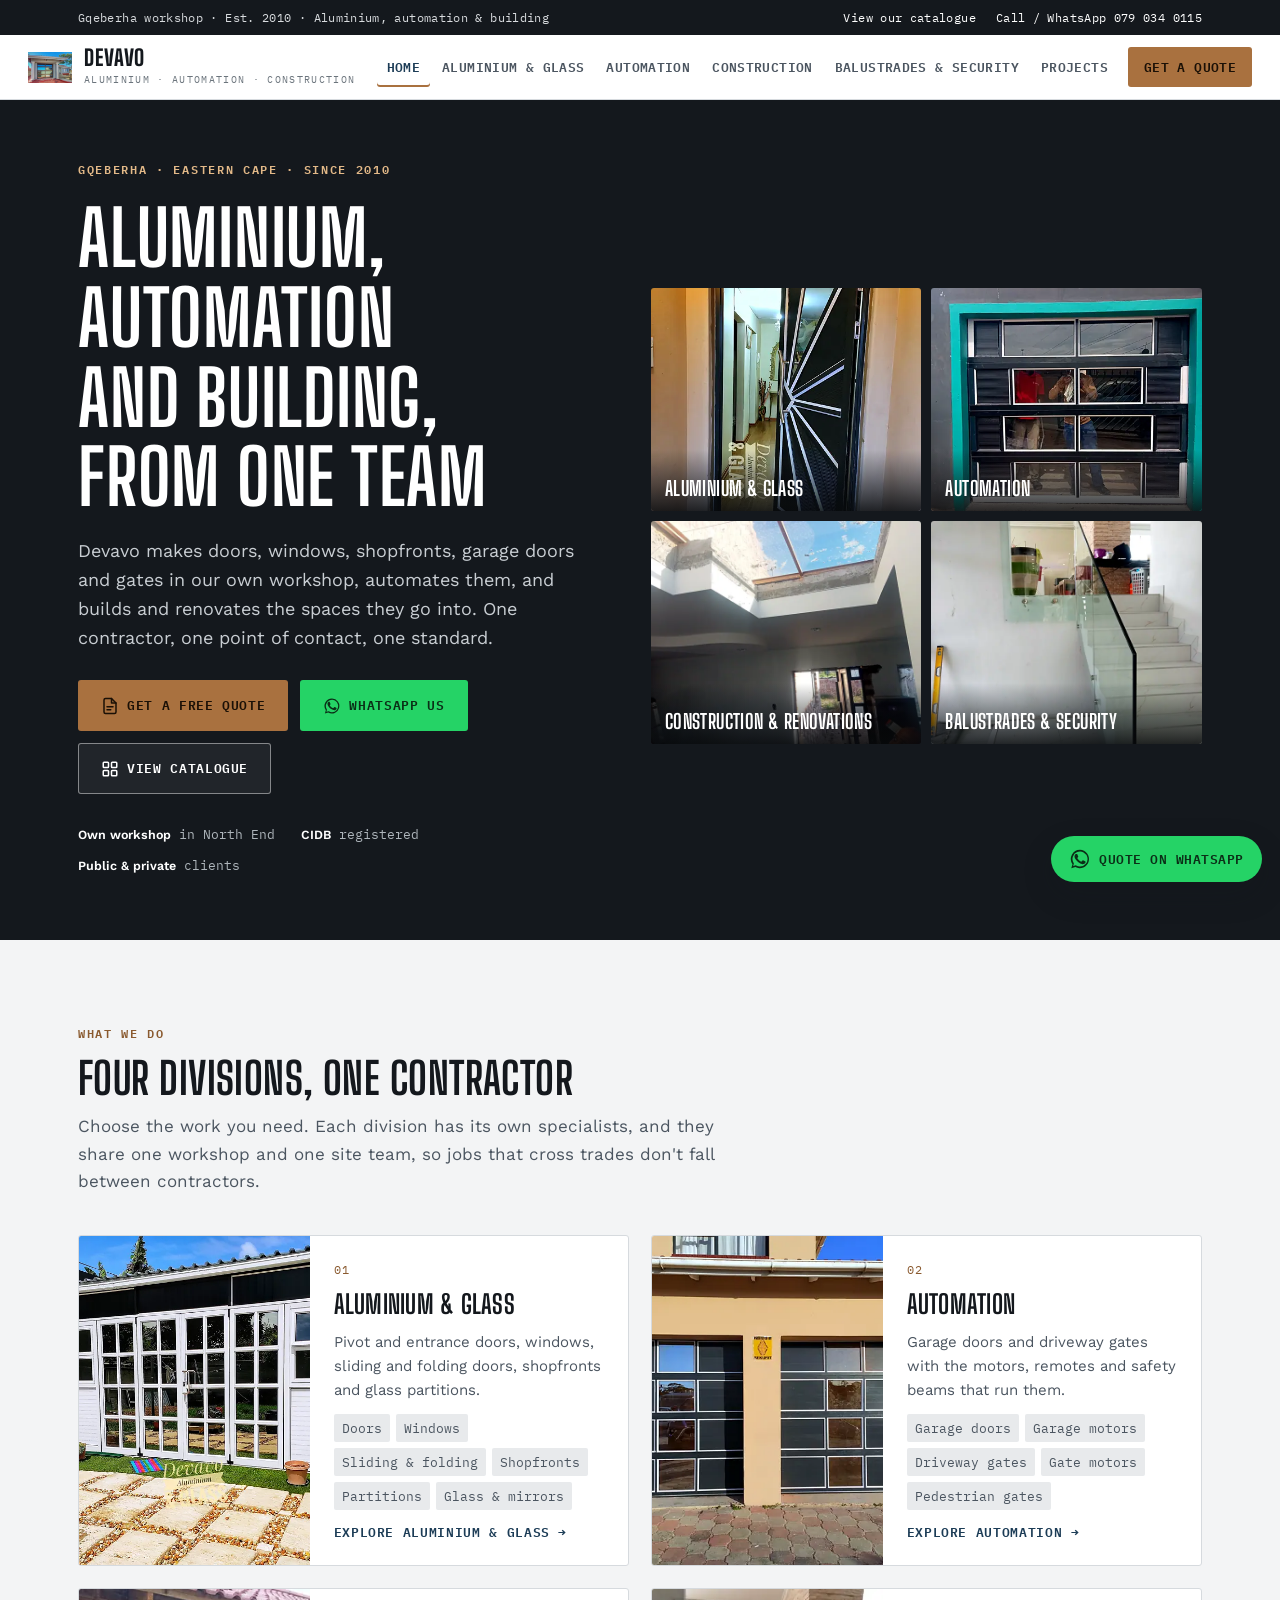
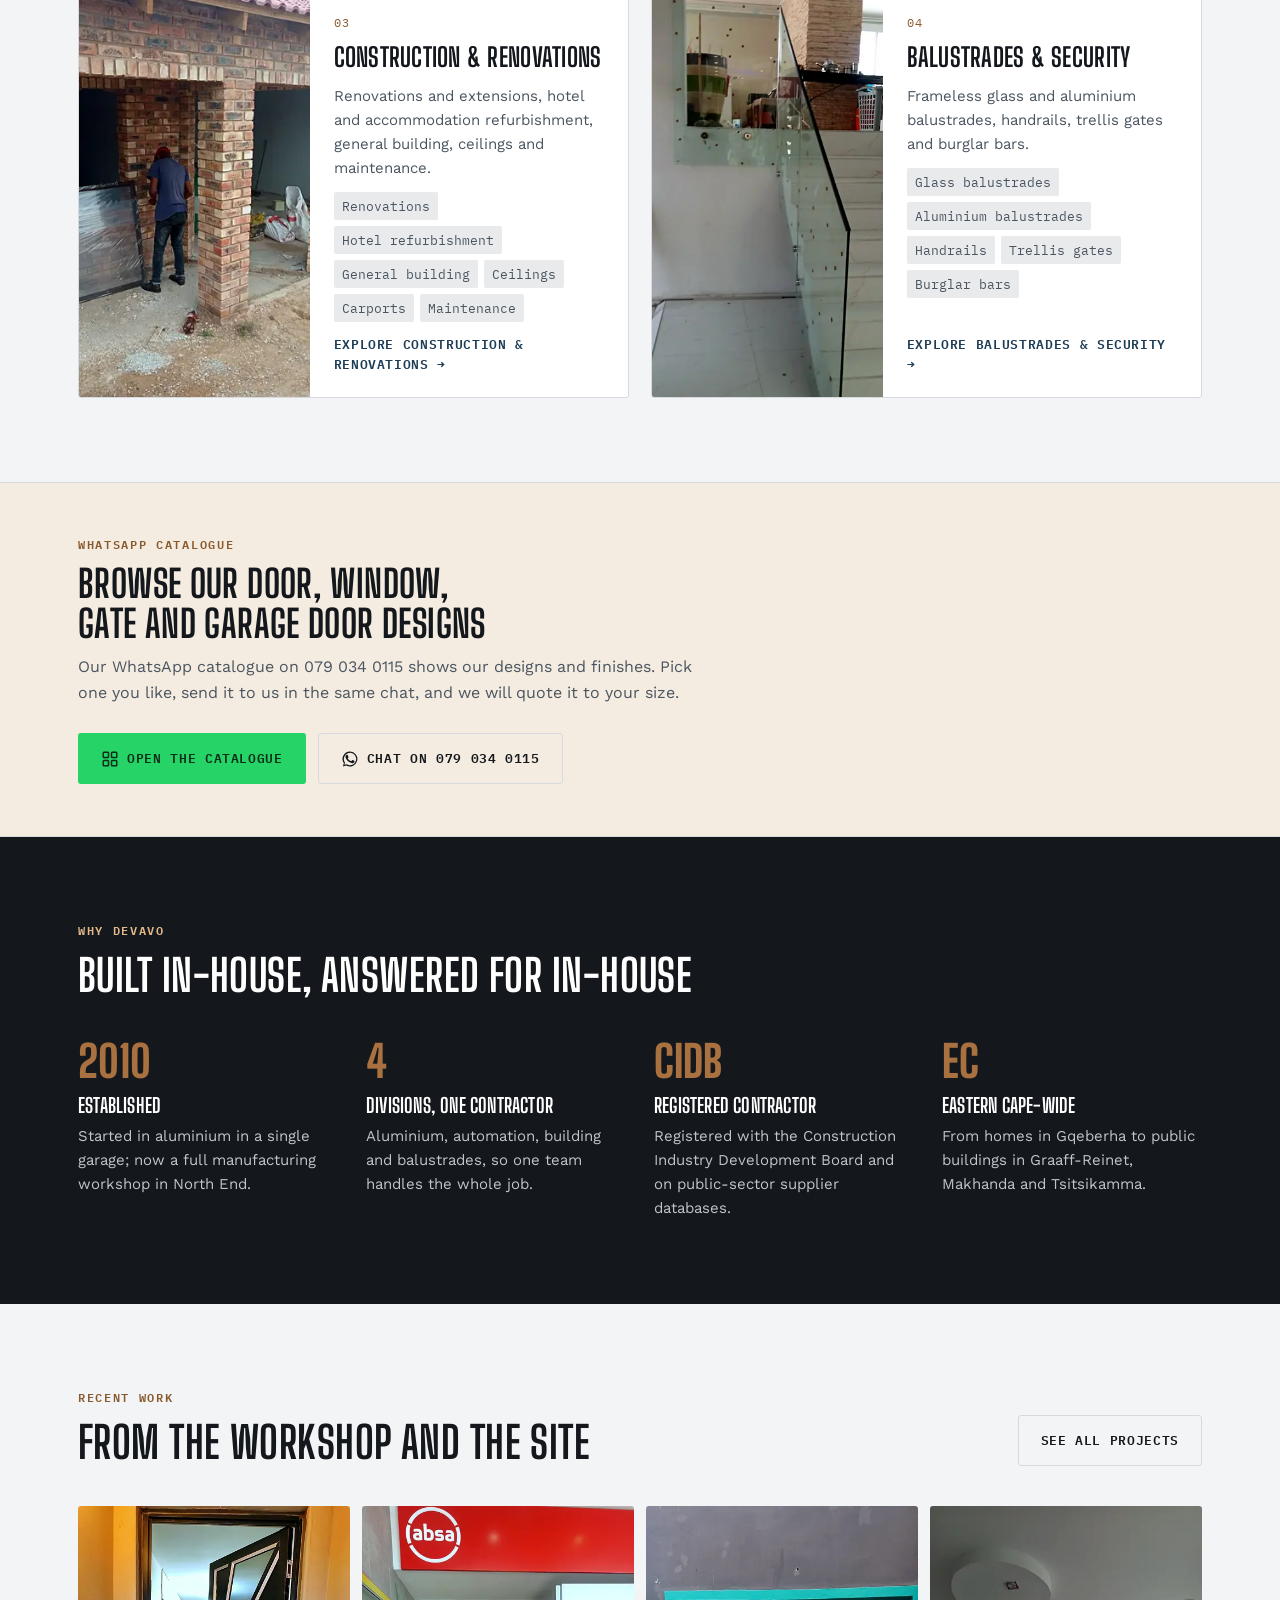
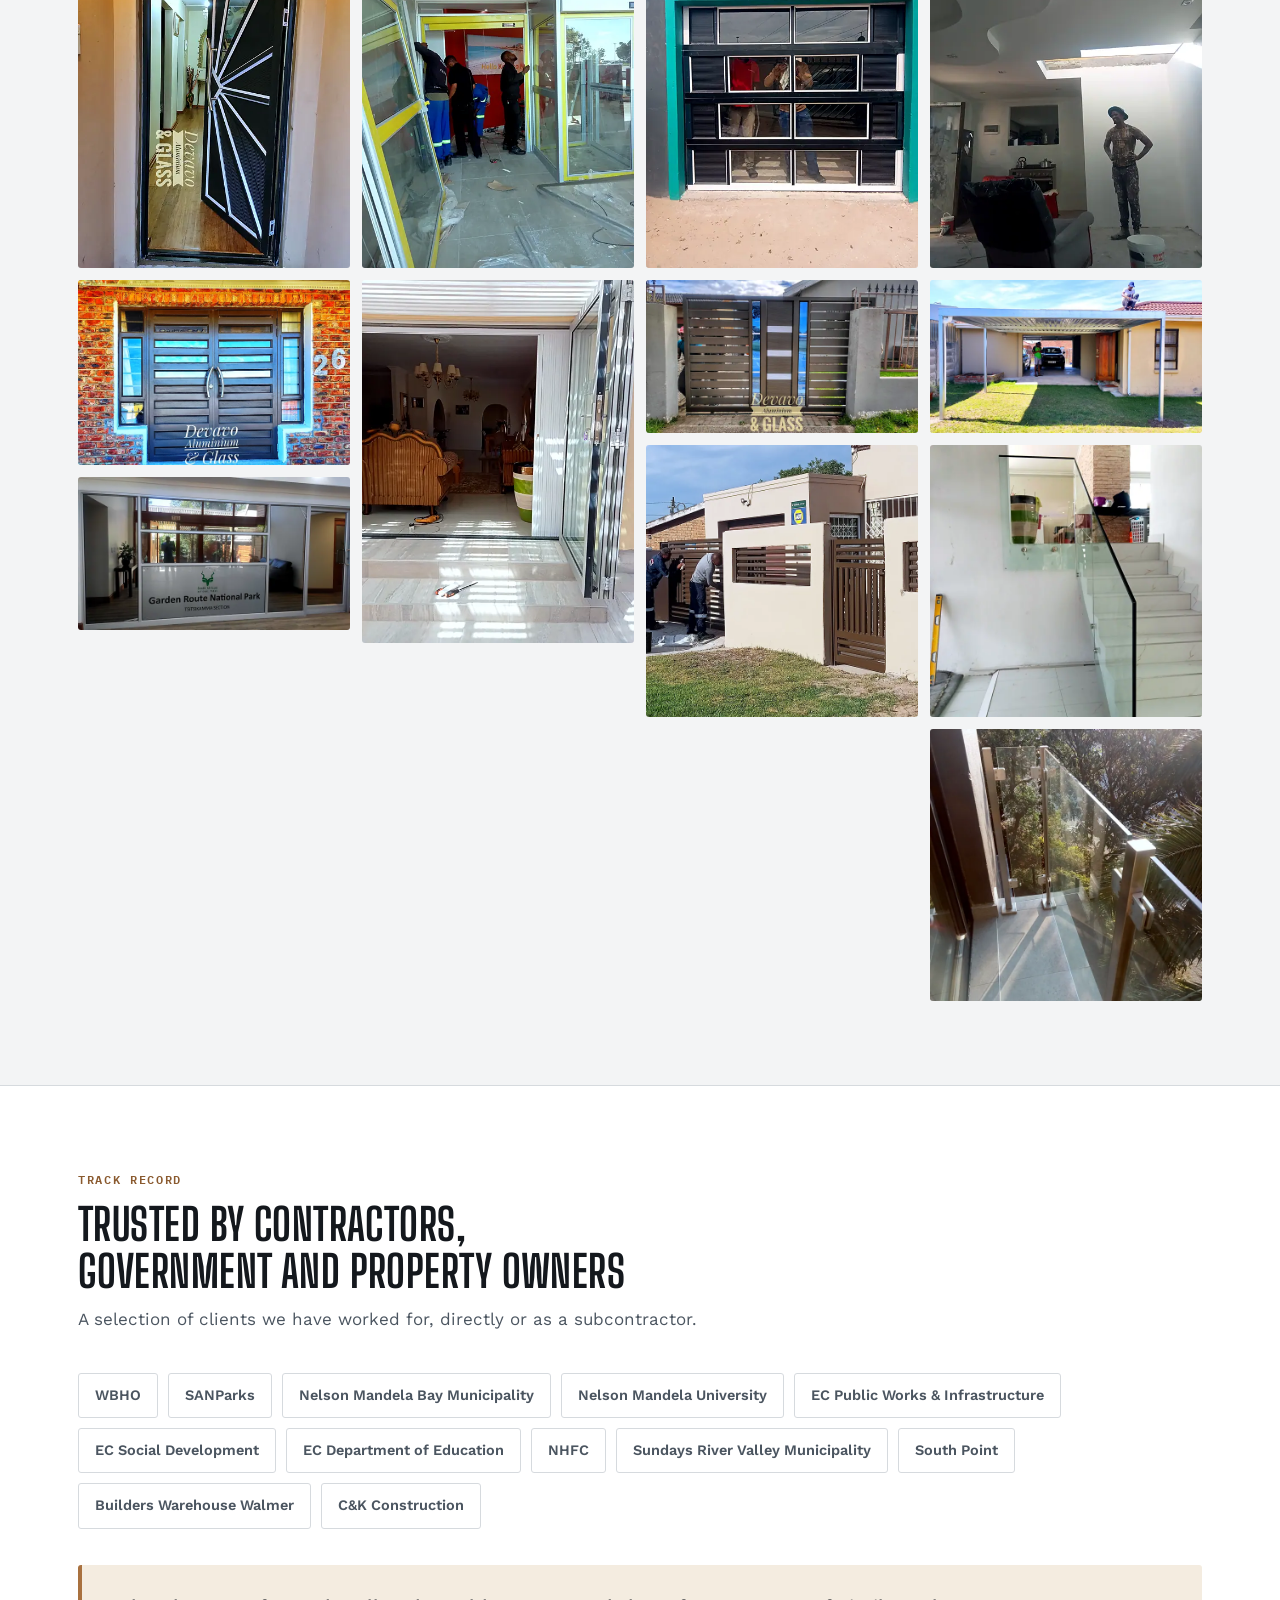
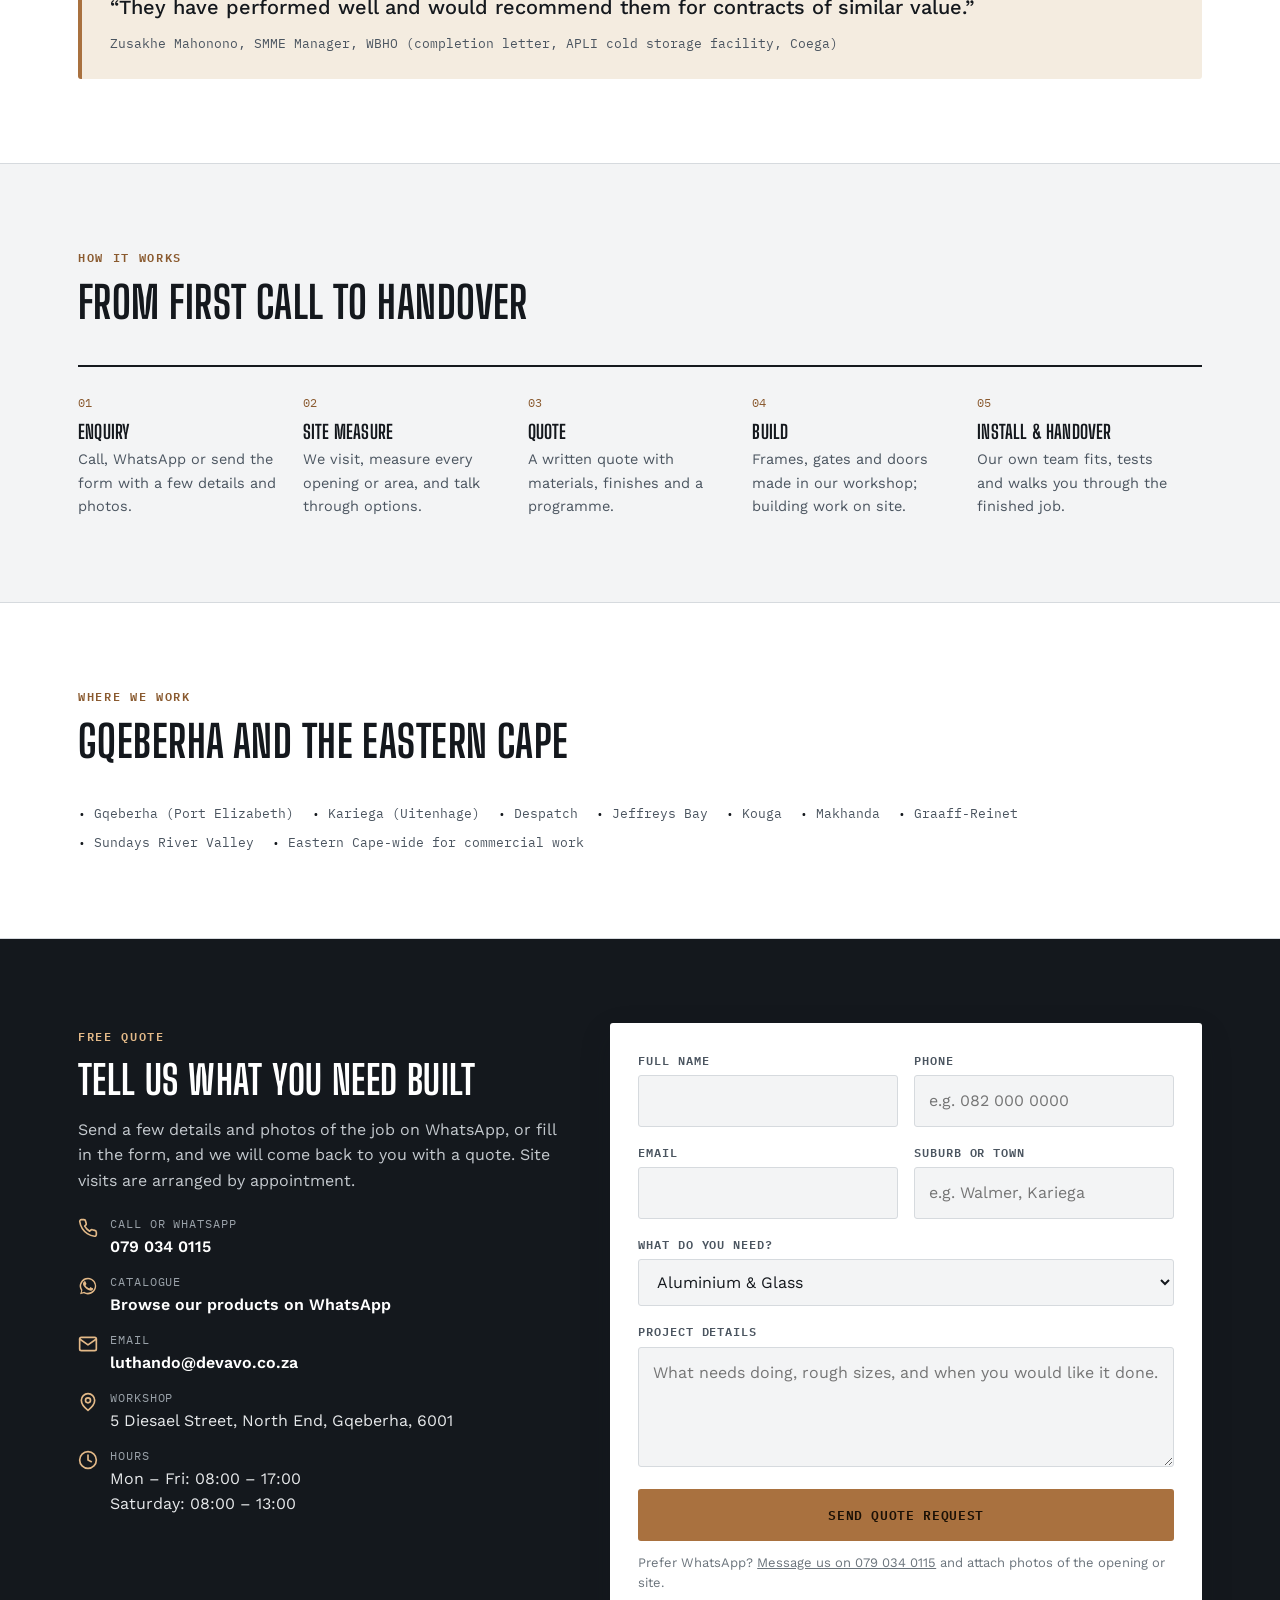
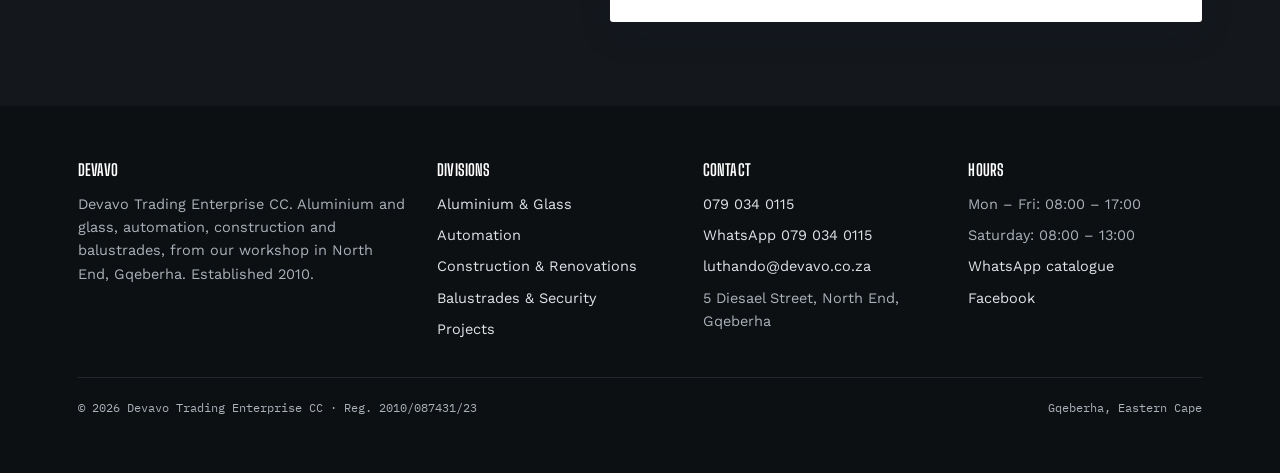
==== index.html @ c301a8c8 "Rebuild site around Devavo's four divisions - New pages: home, Aluminium & Glass, Automation, Constr" ====
<!DOCTYPE html>
<html lang="en-ZA">
<head>
<meta charset="UTF-8">
<meta name="viewport" content="width=device-width, initial-scale=1">
<title>Devavo | Aluminium &amp; Glass, Garage Doors &amp; Gates, Construction | Gqeberha</title>
<meta name="description" content="Devavo makes aluminium doors, windows and shopfronts, garage doors and automated gates, glass balustrades, and does building and renovations in Gqeberha and the Eastern Cape. Est. 2010.">
<meta property="og:type" content="website">
<meta property="og:title" content="Devavo | Aluminium &amp; Glass, Garage Doors &amp; Gates, Construction | Gqeberha">
<meta property="og:description" content="Devavo makes aluminium doors, windows and shopfronts, garage doors and automated gates, glass balustrades, and does building and renovations in Gqeberha and the Eastern Cape. Est. 2010.">
<meta property="og:image" content="https://devavo.co.za/images/work/ag-shopfront-sanparks.webp">
<meta name="theme-color" content="#14181d">
<link rel="icon" href="images/devavo-aluminium-glass-logo.png">
<link rel="preconnect" href="https://fonts.googleapis.com">
<link rel="preconnect" href="https://fonts.gstatic.com" crossorigin>
<link href="https://fonts.googleapis.com/css2?family=Big+Shoulders+Display:wght@600;700;800&family=Work+Sans:wght@400;500;600;700&family=IBM+Plex+Mono:wght@500;600&display=swap" rel="stylesheet">
<link rel="stylesheet" href="assets/site.css">
<script type="application/ld+json">{"@context": "https://schema.org", "@type": "HomeAndConstructionBusiness", "name": "Devavo", "legalName": "Devavo Trading Enterprise CC", "foundingDate": "2010", "description": "Aluminium and glass, garage doors and gate automation, construction and renovations, and balustrades in Gqeberha and the Eastern Cape.", "email": "luthando@devavo.co.za", "telephone": "+27790340115", "address": {"@type": "PostalAddress", "streetAddress": "5 Diesael Street, North End", "addressLocality": "Gqeberha", "addressRegion": "Eastern Cape", "postalCode": "6001", "addressCountry": "ZA"}, "areaServed": "Eastern Cape, South Africa", "openingHoursSpecification": [{"@type": "OpeningHoursSpecification", "dayOfWeek": ["Monday", "Tuesday", "Wednesday", "Thursday", "Friday"], "opens": "08:00", "closes": "17:00"}, {"@type": "OpeningHoursSpecification", "dayOfWeek": "Saturday", "opens": "08:00", "closes": "13:00"}], "sameAs": ["https://www.facebook.com/share/16CC9W", "https://wa.me/c/27790340115"], "hasOfferCatalog": {"@type": "OfferCatalog", "name": "Services", "itemListElement": [{"@type": "OfferCatalog", "name": "Aluminium & Glass", "itemListElement": [{"@type": "Offer", "itemOffered": {"@type": "Service", "name": "Pivot & entrance doors"}}, {"@type": "Offer", "itemOffered": {"@type": "Service", "name": "Windows"}}, {"@type": "Offer", "itemOffered": {"@type": "Service", "name": "Sliding, folding & stacking doors"}}, {"@type": "Offer", "itemOffered": {"@type": "Service", "name": "Shopfronts & commercial glazing"}}, {"@type": "Offer", "itemOffered": {"@type": "Service", "name": "Enclosures & sunrooms"}}, {"@type": "Offer", "itemOffered": {"@type": "Service", "name": "Glass, mirrors & bathrooms"}}]}, {"@type": "OfferCatalog", "name": "Automation", "itemListElement": [{"@type": "Offer", "itemOffered": {"@type": "Service", "name": "Garage doors"}}, {"@type": "Offer", "itemOffered": {"@type": "Service", "name": "Garage door motors"}}, {"@type": "Offer", "itemOffered": {"@type": "Service", "name": "Driveway gates"}}, {"@type": "Offer", "itemOffered": {"@type": "Service", "name": "Gate motors & automation"}}, {"@type": "Offer", "itemOffered": {"@type": "Service", "name": "Pedestrian gates & boundary infill"}}, {"@type": "Offer", "itemOffered": {"@type": "Service", "name": "Remotes, beams & servicing"}}]}, {"@type": "OfferCatalog", "name": "Construction & Renovations", "itemListElement": [{"@type": "Offer", "itemOffered": {"@type": "Service", "name": "Renovations & extensions"}}, {"@type": "Offer", "itemOffered": {"@type": "Service", "name": "Hotel & accommodation refurbishment"}}, {"@type": "Offer", "itemOffered": {"@type": "Service", "name": "General building"}}, {"@type": "Offer", "itemOffered": {"@type": "Service", "name": "Ceilings, bulkheads & plastering"}}, {"@type": "Offer", "itemOffered": {"@type": "Service", "name": "Carports, roofing & structures"}}, {"@type": "Offer", "itemOffered": {"@type": "Service", "name": "Maintenance & remedial works"}}]}, {"@type": "OfferCatalog", "name": "Balustrades & Security", "itemListElement": [{"@type": "Offer", "itemOffered": {"@type": "Service", "name": "Frameless glass balustrades"}}, {"@type": "Offer", "itemOffered": {"@type": "Service", "name": "Aluminium & glass balustrades"}}, {"@type": "Offer", "itemOffered": {"@type": "Service", "name": "Handrails & railings"}}, {"@type": "Offer", "itemOffered": {"@type": "Service", "name": "Trellis & security gates"}}, {"@type": "Offer", "itemOffered": {"@type": "Service", "name": "Burglar bars"}}, {"@type": "Offer", "itemOffered": {"@type": "Service", "name": "Custom steel & aluminium fabrication"}}]}]}}</script>
</head>
<body>
<a class="skip" href="#main">Skip to content</a>
<div class="topbar"><div class="container">
  <span class="tb-left">Gqeberha workshop · Est. 2010 · Aluminium, automation &amp; building</span>
  <span class="tb-right"><a href="https://wa.me/c/27790340115" target="_blank" rel="noopener">View our catalogue</a><a href="tel:+27790340115">Call / WhatsApp 079 034 0115</a></span>
</div></div>
<header class="site-nav">
  <div class="nav-row">
    <a href="index.html" class="brand"><img src="images/devavo-aluminium-glass-logo.png" alt="" width="44" height="44">
      <span><span class="name">DEVAVO</span><span class="sub">Aluminium · Automation · Construction</span></span></a>
    <nav class="primary" id="primaryNav" aria-label="Main"><a href="index.html" aria-current="page">Home</a><a href="aluminium-glass.html">Aluminium &amp; Glass</a><a href="automation.html">Automation</a><a href="construction.html">Construction</a><a href="balustrades-security.html">Balustrades &amp; Security</a><a href="projects.html">Projects</a><a href="contact.html" class="nav-cta">Get a quote</a></nav>
    <button class="menu-toggle" id="menuToggle" aria-label="Open menu" aria-expanded="false" aria-controls="primaryNav"><svg viewBox="0 0 24 24" fill="none" stroke="currentColor" stroke-width="2" stroke-linecap="round" aria-hidden="true"><path d="M3 6h18M3 12h18M3 18h18"/></svg></button>
  </div>
</header>
<main id="main">
<section class="home-hero"><div class="container grid">
  <div>
    <span class="eyebrow">Gqeberha · Eastern Cape · Since 2010</span>
    <h1>Aluminium, automation and building, from one team</h1>
    <p class="sub">Devavo makes doors, windows, shopfronts, garage doors and gates in our own workshop, automates them, and builds and renovates the spaces they go into. One contractor, one point of contact, one standard.</p>
    <div class="hero-ctas">
      <a class="btn btn-primary" href="contact.html"><svg viewBox="0 0 24 24" fill="none" stroke="currentColor" stroke-width="2" stroke-linecap="round" stroke-linejoin="round" aria-hidden="true"><path d="M14 2H6a2 2 0 0 0-2 2v16a2 2 0 0 0 2 2h12a2 2 0 0 0 2-2V8z"/><path d="M14 2v6h6M8 13h8M8 17h5"/></svg>Get a free quote</a>
      <a class="btn btn-wa" href="https://wa.me/27790340115?text=Hi%20Devavo%2C%20I%27d%20like%20a%20quote%20for%20" target="_blank" rel="noopener"><svg viewBox="0 0 24 24" fill="currentColor" aria-hidden="true"><path d="M17.47 14.38c-.3-.15-1.76-.87-2.03-.97-.27-.1-.47-.15-.67.15-.2.3-.77.97-.94 1.16-.17.2-.35.22-.64.07-.3-.15-1.26-.46-2.39-1.47-.88-.79-1.48-1.76-1.65-2.06-.17-.3-.02-.46.13-.6.13-.14.3-.35.45-.52.15-.17.2-.3.3-.5.1-.2.05-.37-.03-.52-.07-.15-.67-1.61-.92-2.2-.24-.58-.49-.5-.67-.51h-.57c-.2 0-.52.07-.79.37-.27.3-1.04 1.02-1.04 2.48s1.07 2.88 1.21 3.07c.15.2 2.1 3.2 5.08 4.49.71.31 1.26.49 1.7.63.71.23 1.36.2 1.87.12.57-.09 1.76-.72 2-1.41.25-.7.25-1.29.18-1.41-.08-.13-.27-.2-.57-.35z"/><path d="M12 2a10 10 0 0 0-8.2 15.7L2.5 22l4.43-1.26A10 10 0 1 0 12 2zm0 18.2a8.2 8.2 0 0 1-4.17-1.14l-.3-.18-3.01.86.83-2.94-.19-.3A8.2 8.2 0 1 1 12 20.2z"/></svg>WhatsApp us</a>
      <a class="btn btn-ghost" href="https://wa.me/c/27790340115" target="_blank" rel="noopener"><svg viewBox="0 0 24 24" fill="none" stroke="currentColor" stroke-width="2" stroke-linecap="round" stroke-linejoin="round" aria-hidden="true"><rect x="3" y="3" width="7" height="7" rx="1"/><rect x="14" y="3" width="7" height="7" rx="1"/><rect x="3" y="14" width="7" height="7" rx="1"/><rect x="14" y="14" width="7" height="7" rx="1"/></svg>View catalogue</a>
    </div>
    <div class="hero-facts"><span><b>Own workshop</b> in North End</span><span><b>CIDB</b> registered</span><span><b>Public &amp; private</b> clients</span></div>
  </div>
  <div class="mosaic"><a href="aluminium-glass.html"><img src="images/work/thumb/ag-door-sunburst-pivot-black.webp" data-full="images/work/ag-door-sunburst-pivot-black.webp" alt="Aluminium &amp; Glass" width="1200" height="1600" fetchpriority="high"><span>Aluminium &amp; Glass</span></a><a href="automation.html"><img src="images/work/thumb/au-garage-full-view-glass.webp" data-full="images/work/au-garage-full-view-glass.webp" alt="Automation" width="1200" height="1600" fetchpriority="high"><span>Automation</span></a><a href="construction.html"><img src="images/work/thumb/co-interior-skylight.webp" data-full="images/work/co-interior-skylight.webp" alt="Construction &amp; Renovations" width="1600" height="1200" loading="lazy" decoding="async"><span>Construction &amp; Renovations</span></a><a href="balustrades-security.html"><img src="images/work/thumb/bs-glass-stair-handrail.webp" data-full="images/work/bs-glass-stair-handrail.webp" alt="Balustrades &amp; Security" width="1600" height="1600" loading="lazy" decoding="async"><span>Balustrades &amp; Security</span></a></div>
</div></section>

<section><div class="container">
  <div class="section-head"><span class="eyebrow">What we do</span><h2>Four divisions, one contractor</h2>
    <p class="lede">Choose the work you need. Each division has its own specialists, and they share one workshop and one site team, so jobs that cross trades don't fall between contractors.</p></div>
  <div class="div-grid"><a class="div-card" href="aluminium-glass.html"><img src="images/work/thumb/ag-french-door-wall.webp" data-full="images/work/ag-french-door-wall.webp" alt="" width="1600" height="1589" loading="lazy" decoding="async">
  <div class="body"><span class="num">01</span><h3>Aluminium &amp; Glass</h3><p>Pivot and entrance doors, windows, sliding and folding doors, shopfronts and glass partitions.</p>
  <ul><li>Doors</li><li>Windows</li><li>Sliding &amp; folding</li><li>Shopfronts</li><li>Partitions</li><li>Glass &amp; mirrors</li></ul><span class="more">Explore Aluminium &amp; Glass →</span></div></a><a class="div-card" href="automation.html"><img src="images/work/thumb/au-garage-double-2.webp" data-full="images/work/au-garage-double-2.webp" alt="" width="1600" height="1200" loading="lazy" decoding="async">
  <div class="body"><span class="num">02</span><h3>Automation</h3><p>Garage doors and driveway gates with the motors, remotes and safety beams that run them.</p>
  <ul><li>Garage doors</li><li>Garage motors</li><li>Driveway gates</li><li>Gate motors</li><li>Pedestrian gates</li></ul><span class="more">Explore Automation →</span></div></a><a class="div-card" href="construction.html"><img src="images/work/thumb/co-brick-extension.webp" data-full="images/work/co-brick-extension.webp" alt="" width="1600" height="1200" loading="lazy" decoding="async">
  <div class="body"><span class="num">03</span><h3>Construction &amp; Renovations</h3><p>Renovations and extensions, hotel and accommodation refurbishment, general building, ceilings and maintenance.</p>
  <ul><li>Renovations</li><li>Hotel refurbishment</li><li>General building</li><li>Ceilings</li><li>Carports</li><li>Maintenance</li></ul><span class="more">Explore Construction &amp; Renovations →</span></div></a><a class="div-card" href="balustrades-security.html"><img src="images/work/thumb/bs-glass-stair.webp" data-full="images/work/bs-glass-stair.webp" alt="" width="1600" height="1600" loading="lazy" decoding="async">
  <div class="body"><span class="num">04</span><h3>Balustrades &amp; Security</h3><p>Frameless glass and aluminium balustrades, handrails, trellis gates and burglar bars.</p>
  <ul><li>Glass balustrades</li><li>Aluminium balustrades</li><li>Handrails</li><li>Trellis gates</li><li>Burglar bars</li></ul><span class="more">Explore Balustrades &amp; Security →</span></div></a></div>
</div></section>

<section class="catalogue"><div class="container cat-row">
  <div class="cat-copy"><span class="eyebrow">WhatsApp catalogue</span>
    <h2>Browse our door, window, gate and garage door designs</h2>
    <p>Our WhatsApp catalogue on 079 034 0115 shows our designs and finishes. Pick one you like, send it to us in the same chat, and we will quote it to your size.</p></div>
  <div class="cat-actions">
    <a class="btn btn-wa" href="https://wa.me/c/27790340115" target="_blank" rel="noopener"><svg viewBox="0 0 24 24" fill="none" stroke="currentColor" stroke-width="2" stroke-linecap="round" stroke-linejoin="round" aria-hidden="true"><rect x="3" y="3" width="7" height="7" rx="1"/><rect x="14" y="3" width="7" height="7" rx="1"/><rect x="3" y="14" width="7" height="7" rx="1"/><rect x="14" y="14" width="7" height="7" rx="1"/></svg>Open the catalogue</a>
    <a class="btn btn-outline" href="https://wa.me/27790340115?text=Hi%20Devavo%2C%20I%27d%20like%20a%20quote%20for%20" target="_blank" rel="noopener"><svg viewBox="0 0 24 24" fill="currentColor" aria-hidden="true"><path d="M17.47 14.38c-.3-.15-1.76-.87-2.03-.97-.27-.1-.47-.15-.67.15-.2.3-.77.97-.94 1.16-.17.2-.35.22-.64.07-.3-.15-1.26-.46-2.39-1.47-.88-.79-1.48-1.76-1.65-2.06-.17-.3-.02-.46.13-.6.13-.14.3-.35.45-.52.15-.17.2-.3.3-.5.1-.2.05-.37-.03-.52-.07-.15-.67-1.61-.92-2.2-.24-.58-.49-.5-.67-.51h-.57c-.2 0-.52.07-.79.37-.27.3-1.04 1.02-1.04 2.48s1.07 2.88 1.21 3.07c.15.2 2.1 3.2 5.08 4.49.71.31 1.26.49 1.7.63.71.23 1.36.2 1.87.12.57-.09 1.76-.72 2-1.41.25-.7.25-1.29.18-1.41-.08-.13-.27-.2-.57-.35z"/><path d="M12 2a10 10 0 0 0-8.2 15.7L2.5 22l4.43-1.26A10 10 0 1 0 12 2zm0 18.2a8.2 8.2 0 0 1-4.17-1.14l-.3-.18-3.01.86.83-2.94-.19-.3A8.2 8.2 0 1 1 12 20.2z"/></svg>Chat on 079 034 0115</a>
  </div>
</div></section>

<section class="dark"><div class="container">
  <div class="section-head"><span class="eyebrow">Why Devavo</span><h2>Built in-house, answered for in-house</h2></div>
  <div class="why-grid"><div class="why"><span class="n">2010</span><h3>Established</h3><p>Started in aluminium in a single garage; now a full manufacturing workshop in North End.</p></div><div class="why"><span class="n">4</span><h3>Divisions, one contractor</h3><p>Aluminium, automation, building and balustrades, so one team handles the whole job.</p></div><div class="why"><span class="n">CIDB</span><h3>Registered contractor</h3><p>Registered with the Construction Industry Development Board and on public-sector supplier databases.</p></div><div class="why"><span class="n">EC</span><h3>Eastern Cape-wide</h3><p>From homes in Gqeberha to public buildings in Graaff-Reinet, Makhanda and Tsitsikamma.</p></div></div>
</div></section>

<section><div class="container">
  <div class="section-head row"><div><span class="eyebrow">Recent work</span><h2>From the workshop and the site</h2></div>
    <a class="btn btn-outline" href="projects.html">See all projects</a></div>
  <div data-gallery><div class="gallery"><figure data-cat="Doors"><img src="images/work/thumb/ag-door-sunburst-pivot-black.webp" data-full="images/work/ag-door-sunburst-pivot-black.webp" alt="Black pivot door with sunburst pattern" width="1200" height="1600" loading="lazy" decoding="async"><figcaption>Black pivot door with sunburst pattern</figcaption></figure><figure data-cat="Doors"><img src="images/work/thumb/ag-door-double-entrance-slats.webp" data-full="images/work/ag-door-double-entrance-slats.webp" alt="Double entrance doors with glazed slats" width="1600" height="1087" loading="lazy" decoding="async"><figcaption>Double entrance doors with glazed slats</figcaption></figure><figure data-cat="Shopfronts &amp; Commercial"><img src="images/work/thumb/ag-shopfront-sanparks.webp" data-full="images/work/ag-shopfront-sanparks.webp" alt="Garden Route National Park reception shopfront" width="1600" height="900" loading="lazy" decoding="async"><figcaption>Garden Route National Park reception shopfront</figcaption></figure><figure data-cat="Shopfronts &amp; Commercial"><img src="images/work/thumb/ag-shopfront-absa.webp" data-full="images/work/ag-shopfront-absa.webp" alt="ABSA branch shopfront, team on site" width="1200" height="1600" loading="lazy" decoding="async"><figcaption>ABSA branch shopfront, team on site</figcaption></figure><figure data-cat="Sliding &amp; Folding Doors"><img src="images/work/thumb/ag-bifold-pergola.webp" data-full="images/work/ag-bifold-pergola.webp" alt="Bi-fold doors under pergola" width="1200" height="1600" loading="lazy" decoding="async"><figcaption>Bi-fold doors under pergola</figcaption></figure><figure data-cat="Garage Doors"><img src="images/work/thumb/au-garage-full-view-glass.webp" data-full="images/work/au-garage-full-view-glass.webp" alt="Full-view glass garage door" width="1200" height="1600" loading="lazy" decoding="async"><figcaption>Full-view glass garage door</figcaption></figure><figure data-cat="Driveway &amp; Pedestrian Gates"><img src="images/work/thumb/au-gate-slatted-pair.webp" data-full="images/work/au-gate-slatted-pair.webp" alt="Slatted driveway and pedestrian gate" width="1600" height="900" loading="lazy" decoding="async"><figcaption>Slatted driveway and pedestrian gate</figcaption></figure><figure data-cat="Driveway &amp; Pedestrian Gates"><img src="images/work/thumb/au-gate-boundary-infill.webp" data-full="images/work/au-gate-boundary-infill.webp" alt="Slatted gate and boundary infill" width="1600" height="1600" loading="lazy" decoding="async"><figcaption>Slatted gate and boundary infill</figcaption></figure><figure data-cat="Renovations &amp; Interiors"><img src="images/work/thumb/co-interior-curved-bulkhead.webp" data-full="images/work/co-interior-curved-bulkhead.webp" alt="Curved bulkhead ceiling" width="1200" height="1600" loading="lazy" decoding="async"><figcaption>Curved bulkhead ceiling</figcaption></figure><figure data-cat="Carports &amp; Roofing"><img src="images/work/thumb/co-carport-roofing.webp" data-full="images/work/co-carport-roofing.webp" alt="Carport roofing" width="1600" height="900" loading="lazy" decoding="async"><figcaption>Carport roofing</figcaption></figure><figure data-cat="Balustrades"><img src="images/work/thumb/bs-glass-stair-handrail.webp" data-full="images/work/bs-glass-stair-handrail.webp" alt="Glass balustrade with black handrail" width="1600" height="1600" loading="lazy" decoding="async"><figcaption>Glass balustrade with black handrail</figcaption></figure><figure data-cat="Balustrades"><img src="images/work/thumb/bs-glass-balcony.webp" data-full="images/work/bs-glass-balcony.webp" alt="Glass balcony balustrade" width="1600" height="1600" loading="lazy" decoding="async"><figcaption>Glass balcony balustrade</figcaption></figure></div></div>
</div></section>

<section class="alt"><div class="container">
  <div class="section-head"><span class="eyebrow">Track record</span><h2>Trusted by contractors, government and property owners</h2>
    <p class="lede">A selection of clients we have worked for, directly or as a subcontractor.</p></div>
  <div class="clients"><span>WBHO</span><span>SANParks</span><span>Nelson Mandela Bay Municipality</span><span>Nelson Mandela University</span><span>EC Public Works &amp; Infrastructure</span><span>EC Social Development</span><span>EC Department of Education</span><span>NHFC</span><span>Sundays River Valley Municipality</span><span>South Point</span><span>Builders Warehouse Walmer</span><span>C&amp;K Construction</span></div>
  <blockquote class="ref"><p>“They have performed well and would recommend them for contracts of similar value.”</p><cite>Zusakhe Mahonono, SMME Manager, WBHO (completion letter, APLI cold storage facility, Coega)</cite></blockquote>
</div></section>

<section><div class="container">
  <div class="section-head"><span class="eyebrow">How it works</span><h2>From first call to handover</h2></div>
  <div class="steps"><div class="step"><span class="n">01</span><h3>Enquiry</h3><p>Call, WhatsApp or send the form with a few details and photos.</p></div><div class="step"><span class="n">02</span><h3>Site measure</h3><p>We visit, measure every opening or area, and talk through options.</p></div><div class="step"><span class="n">03</span><h3>Quote</h3><p>A written quote with materials, finishes and a programme.</p></div><div class="step"><span class="n">04</span><h3>Build</h3><p>Frames, gates and doors made in our workshop; building work on site.</p></div><div class="step"><span class="n">05</span><h3>Install &amp; handover</h3><p>Our own team fits, tests and walks you through the finished job.</p></div></div>
</div></section>

<section class="alt"><div class="container">
  <div class="section-head"><span class="eyebrow">Where we work</span><h2>Gqeberha and the Eastern Cape</h2></div>
  <div class="areas"><span><b>·</b> Gqeberha (Port Elizabeth)</span><span><b>·</b> Kariega (Uitenhage)</span><span><b>·</b> Despatch</span><span><b>·</b> Jeffreys Bay</span><span><b>·</b> Kouga</span><span><b>·</b> Makhanda</span><span><b>·</b> Graaff-Reinet</span><span><b>·</b> Sundays River Valley</span><span><b>·</b> Eastern Cape-wide for commercial work</span></div>
</div></section>

<section class="dark" id="quote"><div class="container quote-wrap">
  <div class="quote-info">
    <span class="eyebrow">Free quote</span>
    <h2>Tell us what you need built</h2>
    <p>Send a few details and photos of the job on WhatsApp, or fill in the form, and we will come back to you with a quote. Site visits are arranged by appointment.</p>
    <ul class="contact-list">
      <li><svg viewBox="0 0 24 24" fill="none" stroke="currentColor" stroke-width="2" stroke-linecap="round" stroke-linejoin="round" aria-hidden="true"><path d="M22 16.9v3a2 2 0 0 1-2.2 2 19.8 19.8 0 0 1-8.6-3.1 19.5 19.5 0 0 1-6-6A19.8 19.8 0 0 1 2.1 4.2 2 2 0 0 1 4.1 2h3a2 2 0 0 1 2 1.7c.1.9.4 1.8.7 2.7a2 2 0 0 1-.5 2.1L8 9.8a16 16 0 0 0 6 6l1.3-1.3a2 2 0 0 1 2.1-.4c.9.3 1.8.6 2.7.7a2 2 0 0 1 1.7 2z"/></svg><div><small>Call or WhatsApp</small><a href="tel:+27790340115">079 034 0115</a></div></li>
      <li><svg viewBox="0 0 24 24" fill="currentColor" aria-hidden="true"><path d="M17.47 14.38c-.3-.15-1.76-.87-2.03-.97-.27-.1-.47-.15-.67.15-.2.3-.77.97-.94 1.16-.17.2-.35.22-.64.07-.3-.15-1.26-.46-2.39-1.47-.88-.79-1.48-1.76-1.65-2.06-.17-.3-.02-.46.13-.6.13-.14.3-.35.45-.52.15-.17.2-.3.3-.5.1-.2.05-.37-.03-.52-.07-.15-.67-1.61-.92-2.2-.24-.58-.49-.5-.67-.51h-.57c-.2 0-.52.07-.79.37-.27.3-1.04 1.02-1.04 2.48s1.07 2.88 1.21 3.07c.15.2 2.1 3.2 5.08 4.49.71.31 1.26.49 1.7.63.71.23 1.36.2 1.87.12.57-.09 1.76-.72 2-1.41.25-.7.25-1.29.18-1.41-.08-.13-.27-.2-.57-.35z"/><path d="M12 2a10 10 0 0 0-8.2 15.7L2.5 22l4.43-1.26A10 10 0 1 0 12 2zm0 18.2a8.2 8.2 0 0 1-4.17-1.14l-.3-.18-3.01.86.83-2.94-.19-.3A8.2 8.2 0 1 1 12 20.2z"/></svg><div><small>Catalogue</small><a href="https://wa.me/c/27790340115" target="_blank" rel="noopener">Browse our products on WhatsApp</a></div></li>
      <li><svg viewBox="0 0 24 24" fill="none" stroke="currentColor" stroke-width="2" stroke-linecap="round" stroke-linejoin="round" aria-hidden="true"><rect x="2" y="4" width="20" height="16" rx="2"/><path d="m22 6-10 7L2 6"/></svg><div><small>Email</small><a href="mailto:luthando@devavo.co.za">luthando@devavo.co.za</a></div></li>
      <li><svg viewBox="0 0 24 24" fill="none" stroke="currentColor" stroke-width="2" stroke-linecap="round" stroke-linejoin="round" aria-hidden="true"><path d="M20 10c0 6-8 12-8 12s-8-6-8-12a8 8 0 0 1 16 0z"/><circle cx="12" cy="10" r="3"/></svg><div><small>Workshop</small>5 Diesael Street, North End, Gqeberha, 6001</div></li>
      <li><svg viewBox="0 0 24 24" fill="none" stroke="currentColor" stroke-width="2" stroke-linecap="round" stroke-linejoin="round" aria-hidden="true"><circle cx="12" cy="12" r="10"/><path d="M12 6v6l4 2"/></svg><div><small>Hours</small>Mon – Fri: 08:00 – 17:00<br>Saturday: 08:00 – 13:00</div></li>
    </ul>
  </div>
  <form class="quote" name="quote" method="POST" data-netlify="true" netlify-honeypot="bot-field">
    <input type="hidden" name="form-name" value="quote">
    <p hidden><label>Leave this empty: <input name="bot-field"></label></p>
    <div class="form-row">
      <div class="field"><label for="q-name">Full name</label><input id="q-name" name="name" autocomplete="name" required></div>
      <div class="field"><label for="q-phone">Phone</label><input id="q-phone" name="phone" type="tel" autocomplete="tel" placeholder="e.g. 082 000 0000" required></div>
    </div>
    <div class="form-row">
      <div class="field"><label for="q-email">Email</label><input id="q-email" name="email" type="email" autocomplete="email"></div>
      <div class="field"><label for="q-area">Suburb or town</label><input id="q-area" name="area" placeholder="e.g. Walmer, Kariega"></div>
    </div>
    <div class="form-row">
      <div class="field full"><label for="q-division">What do you need?</label>
        <select id="q-division" name="division"><option>Aluminium &amp; Glass</option><option>Automation</option><option>Construction &amp; Renovations</option><option>Balustrades &amp; Security</option><option>Not sure / more than one</option></select></div>
    </div>
    <div class="form-row">
      <div class="field full"><label for="q-msg">Project details</label><textarea id="q-msg" name="message" placeholder="What needs doing, rough sizes, and when you would like it done."></textarea></div>
    </div>
    <button type="submit" class="btn btn-primary">Send quote request</button>
    <p class="form-note">Prefer WhatsApp? <a href="https://wa.me/27790340115?text=Hi%20Devavo%2C%20I%27d%20like%20a%20quote%20for%20" target="_blank" rel="noopener">Message us on 079 034 0115</a> and attach photos of the opening or site.</p>
    <div class="form-success" role="status" aria-live="polite"></div>
  </form>
</div></section>
</main>
<footer class="site"><div class="container">
  <div class="cols">
    <div><h4>Devavo</h4><p>Devavo Trading Enterprise CC. Aluminium and glass, automation, construction and balustrades, from our workshop in North End, Gqeberha. Established 2010.</p></div>
    <div><h4>Divisions</h4><ul><li><a href="aluminium-glass.html">Aluminium &amp; Glass</a></li><li><a href="automation.html">Automation</a></li><li><a href="construction.html">Construction &amp; Renovations</a></li><li><a href="balustrades-security.html">Balustrades &amp; Security</a></li><li><a href="projects.html">Projects</a></li></ul></div>
    <div><h4>Contact</h4><ul><li><a href="tel:+27790340115">079 034 0115</a></li><li><a href="https://wa.me/27790340115?text=Hi%20Devavo%2C%20I%27d%20like%20a%20quote%20for%20" target="_blank" rel="noopener">WhatsApp 079 034 0115</a></li>
      <li><a href="mailto:luthando@devavo.co.za">luthando@devavo.co.za</a></li><li>5 Diesael Street, North End, Gqeberha</li></ul></div>
    <div><h4>Hours</h4><ul><li>Mon – Fri: 08:00 – 17:00</li><li>Saturday: 08:00 – 13:00</li><li><a href="https://wa.me/c/27790340115" target="_blank" rel="noopener">WhatsApp catalogue</a></li>
      <li><a href="https://www.facebook.com/share/16CC9W" target="_blank" rel="noopener">Facebook</a></li></ul></div>
  </div>
  <div class="legal"><span>© <span id="year">2026</span> Devavo Trading Enterprise CC · Reg. 2010/087431/23</span><span>Gqeberha, Eastern Cape</span></div>
</div></footer>
<nav class="action-bar" aria-label="Quick contact">
  <a href="tel:+27790340115"><svg viewBox="0 0 24 24" fill="none" stroke="currentColor" stroke-width="2" stroke-linecap="round" stroke-linejoin="round" aria-hidden="true"><path d="M22 16.9v3a2 2 0 0 1-2.2 2 19.8 19.8 0 0 1-8.6-3.1 19.5 19.5 0 0 1-6-6A19.8 19.8 0 0 1 2.1 4.2 2 2 0 0 1 4.1 2h3a2 2 0 0 1 2 1.7c.1.9.4 1.8.7 2.7a2 2 0 0 1-.5 2.1L8 9.8a16 16 0 0 0 6 6l1.3-1.3a2 2 0 0 1 2.1-.4c.9.3 1.8.6 2.7.7a2 2 0 0 1 1.7 2z"/></svg>Call</a>
  <a class="wa" href="https://wa.me/27790340115?text=Hi%20Devavo%2C%20I%27d%20like%20a%20quote%20for%20" target="_blank" rel="noopener"><svg viewBox="0 0 24 24" fill="currentColor" aria-hidden="true"><path d="M17.47 14.38c-.3-.15-1.76-.87-2.03-.97-.27-.1-.47-.15-.67.15-.2.3-.77.97-.94 1.16-.17.2-.35.22-.64.07-.3-.15-1.26-.46-2.39-1.47-.88-.79-1.48-1.76-1.65-2.06-.17-.3-.02-.46.13-.6.13-.14.3-.35.45-.52.15-.17.2-.3.3-.5.1-.2.05-.37-.03-.52-.07-.15-.67-1.61-.92-2.2-.24-.58-.49-.5-.67-.51h-.57c-.2 0-.52.07-.79.37-.27.3-1.04 1.02-1.04 2.48s1.07 2.88 1.21 3.07c.15.2 2.1 3.2 5.08 4.49.71.31 1.26.49 1.7.63.71.23 1.36.2 1.87.12.57-.09 1.76-.72 2-1.41.25-.7.25-1.29.18-1.41-.08-.13-.27-.2-.57-.35z"/><path d="M12 2a10 10 0 0 0-8.2 15.7L2.5 22l4.43-1.26A10 10 0 1 0 12 2zm0 18.2a8.2 8.2 0 0 1-4.17-1.14l-.3-.18-3.01.86.83-2.94-.19-.3A8.2 8.2 0 1 1 12 20.2z"/></svg>WhatsApp</a>
  <a class="q" href="contact.html"><svg viewBox="0 0 24 24" fill="none" stroke="currentColor" stroke-width="2" stroke-linecap="round" stroke-linejoin="round" aria-hidden="true"><path d="M14 2H6a2 2 0 0 0-2 2v16a2 2 0 0 0 2 2h12a2 2 0 0 0 2-2V8z"/><path d="M14 2v6h6M8 13h8M8 17h5"/></svg>Free quote</a>
</nav>
<a class="wa-float" href="https://wa.me/27790340115?text=Hi%20Devavo%2C%20I%27d%20like%20a%20quote%20for%20" target="_blank" rel="noopener" aria-label="Get a quote on WhatsApp"><svg viewBox="0 0 24 24" fill="currentColor" aria-hidden="true"><path d="M17.47 14.38c-.3-.15-1.76-.87-2.03-.97-.27-.1-.47-.15-.67.15-.2.3-.77.97-.94 1.16-.17.2-.35.22-.64.07-.3-.15-1.26-.46-2.39-1.47-.88-.79-1.48-1.76-1.65-2.06-.17-.3-.02-.46.13-.6.13-.14.3-.35.45-.52.15-.17.2-.3.3-.5.1-.2.05-.37-.03-.52-.07-.15-.67-1.61-.92-2.2-.24-.58-.49-.5-.67-.51h-.57c-.2 0-.52.07-.79.37-.27.3-1.04 1.02-1.04 2.48s1.07 2.88 1.21 3.07c.15.2 2.1 3.2 5.08 4.49.71.31 1.26.49 1.7.63.71.23 1.36.2 1.87.12.57-.09 1.76-.72 2-1.41.25-.7.25-1.29.18-1.41-.08-.13-.27-.2-.57-.35z"/><path d="M12 2a10 10 0 0 0-8.2 15.7L2.5 22l4.43-1.26A10 10 0 1 0 12 2zm0 18.2a8.2 8.2 0 0 1-4.17-1.14l-.3-.18-3.01.86.83-2.94-.19-.3A8.2 8.2 0 1 1 12 20.2z"/></svg><span>Quote on WhatsApp</span></a>
<div class="lightbox" id="lightbox" role="dialog" aria-modal="true" aria-label="Photo viewer">
  <img alt=""><p class="cap"></p>
  <button class="x" aria-label="Close">×</button><button class="prev" aria-label="Previous photo">‹</button><button class="next" aria-label="Next photo">›</button>
</div>
<script src="assets/site.js" defer></script>
</body>
</html>
---- assets/site.css ----
:root{
  --paper:#f3f4f5;
  --surface:#ffffff;
  --surface-2:#e8eaec;
  --charcoal:#14181d;
  --graphite:#4b5560;
  --graphite-soft:#6b747c;
  --line:#d6dade;
  --steel:#2c5578;
  --steel-strong:#1c3c56;
  --steel-tint:#e8eef3;
  --bronze:#a9713f;
  --bronze-strong:#8a5a2f;
  --bronze-tint:#f4ece0;
  --wa:#25D366;

  --font-display:'Big Shoulders Display', 'Arial Narrow', sans-serif;
  --font-body:'Work Sans', -apple-system, BlinkMacSystemFont, 'Segoe UI', sans-serif;
  --font-mono:'IBM Plex Mono', ui-monospace, SFMono-Regular, monospace;

  --radius:3px;
  --shadow-1:0 1px 2px rgba(20,24,29,.06), 0 1px 1px rgba(20,24,29,.04);
  --shadow-2:0 12px 32px rgba(20,24,29,.16);
  --gutter:28px;
}

*,*::before,*::after{ box-sizing:border-box; }
html{ scroll-behavior:smooth; }
@media (prefers-reduced-motion:reduce){ html{ scroll-behavior:auto; } }
body{ margin:0; background:var(--paper); color:var(--charcoal); font-family:var(--font-body); font-size:16px; line-height:1.6; -webkit-font-smoothing:antialiased; }
img,video{ max-width:100%; display:block; }
a{ color:inherit; }
h1,h2,h3,h4{ font-family:var(--font-display); font-weight:700; letter-spacing:.01em; text-transform:uppercase; text-wrap:balance; margin:0; line-height:1.05; }
p{ margin:0; }
ul{ margin:0; padding:0; }
:focus-visible{ outline:2px solid var(--steel); outline-offset:2px; }
.container{ width:100%; max-width:1180px; margin:0 auto; padding:0 var(--gutter); }
@media (max-width:600px){ :root{ --gutter:16px; } }
.eyebrow{ font-family:var(--font-mono); font-size:12px; font-weight:600; letter-spacing:.14em; text-transform:uppercase; color:var(--bronze-strong); }
.skip{ position:absolute; left:-999px; top:8px; background:var(--charcoal); color:#fff; padding:8px 14px; z-index:100; }
.skip:focus{ left:8px; }

/* ---------- top bar + header ---------- */
.topbar{ background:var(--charcoal); color:#d9dcdf; font-family:var(--font-mono); font-size:12px; letter-spacing:.03em; }
.topbar .container{ display:flex; justify-content:space-between; gap:16px; padding-top:8px; padding-bottom:8px; }
.topbar a{ color:#fff; text-decoration:none; }
.topbar .tb-right{ display:flex; gap:20px; }
@media (max-width:760px){ .topbar .tb-left{ display:none; } .topbar .container{ justify-content:center; } }

header.site-nav{ position:sticky; top:0; z-index:50; background:color-mix(in srgb, var(--surface) 94%, transparent); backdrop-filter:blur(10px); border-bottom:1px solid var(--line); }
.nav-row{ display:flex; align-items:center; justify-content:space-between; gap:16px; padding:12px var(--gutter); max-width:1320px; margin:0 auto; }
.brand{ display:flex; align-items:center; gap:12px; text-decoration:none; flex:none; }
.brand img{ width:44px; height:auto; }
.brand .name{ display:block; font-family:var(--font-display); font-weight:800; font-size:22px; letter-spacing:.04em; line-height:1; }
.brand .sub{ display:block; font-family:var(--font-mono); font-size:9.5px; letter-spacing:.14em; color:var(--graphite-soft); text-transform:uppercase; margin-top:3px; }
nav.primary{ display:flex; align-items:center; gap:2px; }
nav.primary a{ font-family:var(--font-mono); font-size:12.5px; font-weight:600; letter-spacing:.03em; text-transform:uppercase; padding:10px 10px; text-decoration:none; color:var(--graphite); border-radius:var(--radius); white-space:nowrap; }
nav.primary a:hover{ color:var(--charcoal); background:var(--surface-2); }
nav.primary a[aria-current="page"]{ color:var(--steel-strong); box-shadow:inset 0 -2px 0 var(--bronze); }
nav.primary a.nav-cta{ background:var(--bronze); color:#1a1006; margin-left:8px; padding:10px 16px; }
nav.primary a.nav-cta:hover{ background:var(--bronze-strong); color:#fff; }
.menu-toggle{ display:none; background:none; border:1px solid var(--line); border-radius:var(--radius); width:44px; height:40px; align-items:center; justify-content:center; cursor:pointer; color:var(--charcoal); }
.menu-toggle svg{ width:20px; height:20px; }
@media (max-width:1210px){
  nav.primary{ position:absolute; top:100%; left:0; right:0; flex-direction:column; align-items:stretch; background:var(--surface); border-bottom:1px solid var(--line); padding:6px var(--gutter) 18px; gap:0; display:none; box-shadow:var(--shadow-2); }
  nav.primary.open{ display:flex; }
  nav.primary a{ padding:14px 4px; border-bottom:1px solid var(--line); border-radius:0; }
  nav.primary a[aria-current="page"]{ box-shadow:inset 3px 0 0 var(--bronze); padding-left:12px; }
  nav.primary a.nav-cta{ margin:14px 0 0; text-align:center; border-radius:var(--radius); border:none; }
  .menu-toggle{ display:flex; }
}

/* ---------- buttons ---------- */
.btn{ display:inline-flex; align-items:center; justify-content:center; gap:8px; font-family:var(--font-mono); font-size:13px; font-weight:600; letter-spacing:.05em; text-transform:uppercase; padding:14px 22px; border-radius:var(--radius); text-decoration:none; border:1px solid transparent; cursor:pointer; transition:transform .15s ease, background .15s ease; }
.btn:hover{ transform:translateY(-1px); }
.btn svg{ width:18px; height:18px; flex:none; }
.btn-primary{ background:var(--bronze); color:#1a1006; }
.btn-primary:hover{ background:var(--bronze-strong); color:#fff; }
.btn-dark{ background:var(--charcoal); color:#fff; }
.btn-dark:hover{ background:var(--steel-strong); }
.btn-wa{ background:var(--wa); color:#0b2e17; }
.btn-ghost{ background:rgba(255,255,255,.06); color:#fff; border-color:rgba(255,255,255,.45); }
.btn-ghost:hover{ background:rgba(255,255,255,.16); }
.btn-outline{ background:transparent; color:var(--charcoal); border-color:var(--line); }
.btn-outline:hover{ border-color:var(--steel); background:var(--steel-tint); }
.btn:disabled{ opacity:.7; cursor:wait; transform:none; }

/* ---------- sections ---------- */
section{ padding:84px 0; }
section.alt{ background:var(--surface); border-top:1px solid var(--line); border-bottom:1px solid var(--line); }
section.dark{ background:var(--charcoal); color:#e6e8ea; }
section.dark h2, section.dark h3{ color:#fff; }
section.dark .eyebrow{ color:#e3b988; }
.section-head{ max-width:680px; margin:0 0 40px; display:flex; flex-direction:column; gap:12px; }
.section-head h2{ font-size:clamp(28px,3.6vw,44px); }
.section-head .lede{ font-size:17px; color:var(--graphite); }
section.dark .section-head .lede{ color:#c4c9ce; }
.section-head.row{ max-width:none; flex-direction:row; justify-content:space-between; align-items:flex-end; gap:24px; flex-wrap:wrap; }
.section-head.row > div{ max-width:680px; display:flex; flex-direction:column; gap:12px; }
@media (max-width:600px){ section{ padding:60px 0; } }

/* ---------- home hero ---------- */
.home-hero{ background:var(--charcoal); color:#e9ebed; padding:56px 0 64px; overflow:hidden; }
.home-hero .grid{ display:grid; grid-template-columns:1fr 1.05fr; gap:48px; align-items:center; }
.home-hero .eyebrow{ color:#e3b988; }
.home-hero h1{ color:#fff; font-size:clamp(40px,6vw,76px); margin:16px 0 20px; }
.home-hero .sub{ font-size:18px; color:#c9ced3; max-width:52ch; margin-bottom:28px; }
.hero-ctas{ display:flex; gap:12px; flex-wrap:wrap; }
.hero-facts{ display:flex; flex-wrap:wrap; gap:10px 26px; margin-top:30px; font-family:var(--font-mono); font-size:12.5px; color:#aeb5bb; }
.hero-facts b{ color:#fff; font-family:var(--font-body); font-weight:600; }
.mosaic{ display:grid; grid-template-columns:1fr 1fr; gap:10px; }
.mosaic a{ position:relative; display:block; aspect-ratio:4/3.3; overflow:hidden; border-radius:var(--radius); text-decoration:none; }
.mosaic img{ width:100%; height:100%; object-fit:cover; transition:transform .4s ease; }
.mosaic a:hover img{ transform:scale(1.04); }
.mosaic span{ position:absolute; left:0; right:0; bottom:0; padding:28px 14px 12px; background:linear-gradient(transparent, rgba(8,10,12,.85)); color:#fff; font-family:var(--font-display); font-size:20px; font-weight:700; text-transform:uppercase; letter-spacing:.02em; line-height:1.05; }
@media (max-width:900px){ .home-hero .grid{ grid-template-columns:1fr; gap:36px; } }

/* ---------- page hero (division pages) ---------- */
.page-hero{ position:relative; color:#f4f2ee; min-height:440px; display:flex; align-items:flex-end; background:var(--charcoal); }
.page-hero > img{ position:absolute; inset:0; width:100%; height:100%; object-fit:cover; }
.page-hero::after{ content:""; position:absolute; inset:0; background:linear-gradient(180deg, rgba(10,13,16,.25) 0%, rgba(10,13,16,.6) 50%, rgba(10,13,16,.93) 100%); }
.page-hero .container{ position:relative; z-index:1; padding-top:80px; padding-bottom:52px; }
.page-hero .eyebrow{ color:#e3b988; }
.page-hero h1{ color:#fff; font-size:clamp(36px,5.6vw,68px); margin:12px 0 16px; max-width:18ch; }
.page-hero p{ font-size:18px; color:#dfe2e5; max-width:60ch; margin-bottom:26px; }
.crumbs{ font-family:var(--font-mono); font-size:12px; color:#c5cad0; margin-bottom:10px; }
.crumbs a{ color:#fff; }

/* ---------- division cards ---------- */
.div-grid{ display:grid; grid-template-columns:repeat(2,1fr); gap:22px; }
.div-card{ display:grid; grid-template-columns:42% 1fr; background:var(--surface); border:1px solid var(--line); border-radius:var(--radius); overflow:hidden; text-decoration:none; transition:box-shadow .2s ease, border-color .2s ease; }
.div-card:hover{ box-shadow:var(--shadow-2); border-color:var(--steel); }
.div-card img{ width:100%; height:100%; object-fit:cover; min-height:260px; }
.div-card .body{ padding:24px 24px 22px; display:flex; flex-direction:column; gap:12px; }
.div-card .num{ font-family:var(--font-mono); font-size:12px; color:var(--bronze-strong); letter-spacing:.1em; }
.div-card h3{ font-size:26px; }
.div-card p{ color:var(--graphite); font-size:15px; }
.div-card ul{ list-style:none; display:flex; flex-wrap:wrap; gap:6px; }
.div-card li{ font-size:12.5px; font-family:var(--font-mono); background:var(--surface-2); padding:4px 8px; border-radius:2px; color:var(--graphite); }
.div-card .more{ margin-top:auto; font-family:var(--font-mono); font-size:13px; font-weight:600; text-transform:uppercase; letter-spacing:.05em; color:var(--steel-strong); }
@media (max-width:1000px){ .div-grid{ grid-template-columns:1fr; } }
@media (max-width:560px){ .div-card{ grid-template-columns:1fr; } .div-card img{ min-height:0; aspect-ratio:16/10; } }

/* ---------- services ---------- */
.svc-grid{ display:grid; grid-template-columns:repeat(3,1fr); gap:1px; background:var(--line); border:1px solid var(--line); }
.svc{ background:var(--surface); padding:28px 26px; display:flex; flex-direction:column; gap:10px; }
.svc .n{ font-family:var(--font-mono); font-size:12px; color:var(--bronze-strong); }
.svc h3{ font-size:21px; }
.svc p{ color:var(--graphite); font-size:15px; }
@media (max-width:900px){ .svc-grid{ grid-template-columns:1fr 1fr; } }
@media (max-width:600px){ .svc-grid{ grid-template-columns:1fr; } }

/* ---------- why / facts ---------- */
.why-grid{ display:grid; grid-template-columns:repeat(4,1fr); gap:28px; }
.why h3{ font-size:20px; margin:10px 0 8px; }
.why p{ color:var(--graphite); font-size:15px; }
section.dark .why p{ color:#bfc5ca; }
.why .n{ font-family:var(--font-display); font-size:44px; font-weight:800; color:var(--bronze); line-height:1; }
@media (max-width:900px){ .why-grid{ grid-template-columns:1fr 1fr; } }
@media (max-width:520px){ .why-grid{ grid-template-columns:1fr; } }

/* ---------- projects ---------- */
.proj-grid{ display:grid; grid-template-columns:repeat(3,1fr); gap:22px; }
.proj{ background:var(--surface); border:1px solid var(--line); border-radius:var(--radius); overflow:hidden; display:flex; flex-direction:column; }
.proj img{ aspect-ratio:4/3; width:100%; object-fit:cover; }
.proj .body{ padding:18px 20px 22px; display:flex; flex-direction:column; gap:8px; }
.proj .meta{ font-family:var(--font-mono); font-size:11.5px; color:var(--bronze-strong); letter-spacing:.06em; text-transform:uppercase; }
.proj h3{ font-size:20px; }
.proj p{ font-size:14.5px; color:var(--graphite); }
@media (max-width:900px){ .proj-grid{ grid-template-columns:1fr 1fr; } }
@media (max-width:600px){ .proj-grid{ grid-template-columns:1fr; } }

/* ---------- gallery ---------- */
.filters{ display:flex; flex-wrap:wrap; gap:8px; margin-bottom:22px; }
.filters button{ font-family:var(--font-mono); font-size:12.5px; font-weight:600; letter-spacing:.03em; text-transform:uppercase; padding:9px 14px; border:1px solid var(--line); background:var(--surface); color:var(--graphite); border-radius:999px; cursor:pointer; }
.filters button[aria-pressed="true"]{ background:var(--charcoal); border-color:var(--charcoal); color:#fff; }
.gallery{ columns:4 240px; column-gap:12px; }
.gallery figure{ margin:0 0 12px; break-inside:avoid; position:relative; cursor:zoom-in; border-radius:var(--radius); overflow:hidden; background:var(--surface-2); }
.gallery figure[hidden]{ display:none; }
.gallery img{ width:100%; height:auto; transition:transform .35s ease; }
.gallery figure:hover img{ transform:scale(1.03); }
.gallery figcaption{ position:absolute; left:0; right:0; bottom:0; padding:22px 10px 8px; color:#fff; font-size:13px; background:linear-gradient(transparent, rgba(8,10,12,.82)); opacity:0; transition:opacity .2s ease; }
.gallery figure:hover figcaption, .gallery figure:focus-visible figcaption{ opacity:1; }
@media (hover:none){ .gallery figcaption{ opacity:1; } }
.gallery-more{ margin-top:18px; text-align:center; }

/* ---------- video ---------- */
.video-row{ display:grid; grid-template-columns:repeat(3,1fr); gap:18px; align-items:start; }
.video-row.two{ grid-template-columns:1.6fr 1fr; }
.video-card{ background:#000; border-radius:var(--radius); overflow:hidden; }
.video-card video{ width:100%; aspect-ratio:4/5; object-fit:cover; background:#000; }
.video-row.two .video-card video{ aspect-ratio:16/9; }
.video-card p{ background:var(--charcoal); color:#d8dbde; font-size:13.5px; padding:10px 14px; }
@media (max-width:800px){ .video-row, .video-row.two{ grid-template-columns:1fr; } }

/* ---------- split (text + image) ---------- */
.split{ display:grid; grid-template-columns:1fr 1fr; gap:56px; align-items:center; }
.split img{ border-radius:var(--radius); box-shadow:var(--shadow-2); width:100%; }
.split .copy{ display:flex; flex-direction:column; gap:16px; }
.split .copy h2{ font-size:clamp(26px,3.2vw,38px); }
.split .copy p{ color:var(--graphite); font-size:16.5px; }
section.dark .split .copy p{ color:#c4c9ce; }
.ticks{ list-style:none; display:grid; gap:10px; }
.ticks li{ padding-left:28px; position:relative; }
.ticks li::before{ content:""; position:absolute; left:0; top:.45em; width:14px; height:8px; border-left:2px solid var(--bronze); border-bottom:2px solid var(--bronze); transform:rotate(-45deg); }
@media (max-width:860px){ .split{ grid-template-columns:1fr; gap:32px; } }

/* ---------- process ---------- */
.steps{ display:grid; grid-template-columns:repeat(5,1fr); gap:0; counter-reset:step; border-top:2px solid var(--charcoal); }
.step{ padding:22px 18px 0 0; }
.step .n{ font-family:var(--font-mono); font-size:12px; color:var(--bronze-strong); }
.step h3{ font-size:19px; margin:8px 0 6px; }
.step p{ font-size:14.5px; color:var(--graphite); }
@media (max-width:900px){ .steps{ grid-template-columns:1fr 1fr; gap:10px 20px; } }
@media (max-width:520px){ .steps{ grid-template-columns:1fr; } }

/* ---------- clients + quote ---------- */
.clients{ display:flex; flex-wrap:wrap; gap:10px; }
.clients span{ border:1px solid var(--line); background:var(--surface); padding:10px 16px; border-radius:var(--radius); font-weight:600; font-size:14.5px; color:var(--graphite); }
blockquote.ref{ margin:36px 0 0; padding:26px 28px; background:var(--bronze-tint); border-left:4px solid var(--bronze); border-radius:var(--radius); }
blockquote.ref p{ font-size:20px; font-family:var(--font-body); font-weight:500; color:var(--charcoal); }
blockquote.ref cite{ display:block; margin-top:10px; font-style:normal; font-family:var(--font-mono); font-size:12.5px; color:var(--graphite); }

/* ---------- FAQ ---------- */
.faq{ max-width:820px; }
.faq details{ border-bottom:1px solid var(--line); }
.faq summary{ cursor:pointer; list-style:none; padding:20px 36px 20px 0; position:relative; font-weight:600; font-size:17px; }
.faq summary::-webkit-details-marker{ display:none; }
.faq summary::after{ content:"+"; position:absolute; right:4px; top:16px; font-family:var(--font-mono); font-size:22px; color:var(--bronze-strong); }
.faq details[open] summary::after{ content:"\2013"; }
.faq details p{ padding:0 0 20px; color:var(--graphite); max-width:70ch; }

/* ---------- quote form ---------- */
.quote-wrap{ display:grid; grid-template-columns:.9fr 1.1fr; gap:48px; align-items:start; }
.quote-info h2{ font-size:clamp(28px,3.4vw,40px); margin:10px 0 16px; }
.quote-info p{ color:#c4c9ce; margin-bottom:22px; }
.contact-list{ list-style:none; display:grid; gap:14px; }
.contact-list li{ display:flex; gap:12px; align-items:flex-start; }
.contact-list svg{ width:20px; height:20px; flex:none; margin-top:3px; color:#e3b988; }
.contact-list a{ color:#fff; text-decoration:none; font-weight:600; }
.contact-list small{ display:block; color:#9aa2a9; font-family:var(--font-mono); font-size:11.5px; text-transform:uppercase; letter-spacing:.08em; }
form.quote{ background:var(--surface); color:var(--charcoal); padding:28px; border-radius:var(--radius); box-shadow:var(--shadow-2); }
.form-row{ display:grid; grid-template-columns:1fr 1fr; gap:16px; margin-bottom:16px; }
.field{ display:flex; flex-direction:column; gap:6px; }
.field.full{ grid-column:1 / -1; }
.field label{ font-family:var(--font-mono); font-size:11.5px; font-weight:600; letter-spacing:.08em; text-transform:uppercase; color:var(--graphite); }
.field input, .field select, .field textarea{ font:inherit; font-size:16px; padding:12px 14px; border:1px solid var(--line); border-radius:var(--radius); background:var(--paper); color:var(--charcoal); width:100%; }
.field textarea{ min-height:120px; resize:vertical; }
.field input:focus, .field select:focus, .field textarea:focus{ outline:2px solid var(--steel); outline-offset:0; border-color:var(--steel); }
form.quote .btn{ width:100%; margin-top:6px; }
.form-note{ font-size:13px; color:var(--graphite-soft); margin-top:12px; }
.form-note a{ color:inherit; }
.form-success{ display:none; margin-top:14px; padding:14px 16px; border-radius:var(--radius); background:var(--steel-tint); color:var(--steel-strong); font-size:14.5px; font-weight:500; }
.form-success.show{ display:block; }
.form-success a{ color:var(--steel-strong); font-weight:700; }
@media (max-width:900px){ .quote-wrap{ grid-template-columns:1fr; } }
@media (max-width:520px){ .form-row{ grid-template-columns:1fr; } form.quote{ padding:20px; } }

/* ---------- areas strip ---------- */
.areas{ display:flex; flex-wrap:wrap; gap:8px 18px; font-family:var(--font-mono); font-size:13px; color:var(--graphite); }
.areas b{ color:var(--charcoal); }

/* ---------- footer ---------- */
footer.site{ background:#0d1013; color:#aab1b8; padding:56px 0 110px; font-size:14.5px; }
footer.site .cols{ display:grid; grid-template-columns:1.4fr 1fr 1fr 1fr; gap:32px; }
footer.site h4{ color:#fff; font-size:16px; margin-bottom:14px; }
footer.site ul{ list-style:none; display:grid; gap:8px; }
footer.site a{ color:#dfe3e7; text-decoration:none; }
footer.site a:hover{ color:#fff; text-decoration:underline; }
footer.site .legal{ border-top:1px solid #23292e; margin-top:36px; padding-top:20px; display:flex; justify-content:space-between; flex-wrap:wrap; gap:10px; font-family:var(--font-mono); font-size:12px; }
@media (max-width:860px){ footer.site .cols{ grid-template-columns:1fr 1fr; } }
@media (max-width:520px){ footer.site .cols{ grid-template-columns:1fr; } }
@media (min-width:861px){ footer.site{ padding-bottom:56px; } }

/* ---------- mobile action bar + desktop WhatsApp ---------- */
.action-bar{ position:fixed; left:0; right:0; bottom:0; z-index:60; display:none; grid-template-columns:1fr 1fr 1.2fr; background:var(--charcoal); border-top:1px solid #2a3036; padding-bottom:env(safe-area-inset-bottom); }
.action-bar a{ display:flex; align-items:center; justify-content:center; gap:7px; padding:14px 6px; color:#fff; text-decoration:none; font-family:var(--font-mono); font-size:12.5px; font-weight:600; text-transform:uppercase; letter-spacing:.04em; }
.action-bar a + a{ border-left:1px solid #2a3036; }
.action-bar a.wa{ color:var(--wa); }
.action-bar a.q{ background:var(--bronze); color:#1a1006; }
.action-bar svg{ width:18px; height:18px; }
.wa-float{ position:fixed; right:18px; bottom:18px; z-index:60; display:inline-flex; align-items:center; gap:8px; padding:12px 18px; border-radius:999px; background:var(--wa); color:#0b2e17; text-decoration:none; font-family:var(--font-mono); font-size:13px; font-weight:600; text-transform:uppercase; letter-spacing:.04em; box-shadow:var(--shadow-2); }
.wa-float svg{ width:22px; height:22px; }
@media (max-width:860px){ .action-bar{ display:grid; } .wa-float{ display:none; } }

/* ---------- lightbox ---------- */
.lightbox{ position:fixed; inset:0; z-index:200; background:rgba(6,8,10,.94); display:none; align-items:center; justify-content:center; padding:48px 16px; }
.lightbox.open{ display:flex; }
.lightbox img{ max-height:82vh; max-width:min(1200px, 100%); width:auto; border-radius:var(--radius); }
.lightbox .cap{ position:absolute; left:0; right:0; bottom:16px; text-align:center; color:#dfe3e7; font-size:14px; padding:0 60px; }
.lightbox button{ position:absolute; background:rgba(255,255,255,.1); color:#fff; border:none; width:46px; height:46px; border-radius:50%; font-size:24px; cursor:pointer; }
.lightbox .x{ top:14px; right:14px; }
.lightbox .prev{ left:12px; top:50%; transform:translateY(-50%); }
.lightbox .next{ right:12px; top:50%; transform:translateY(-50%); }

/* ---------- demo banner (removed before publishing) ---------- */
.demo-banner{ background:#fff3cd; color:#5a4300; font-size:13.5px; text-align:center; padding:8px 16px; border-bottom:1px solid #e6cf85; }

@media (max-width:440px){ .brand .sub{ display:none; } .brand img{ width:38px; } }

/* ---------- WhatsApp catalogue band ---------- */
section.catalogue{ background:var(--bronze-tint); border-top:1px solid var(--line); border-bottom:1px solid var(--line); padding:52px 0; }
.cat-row{ display:flex; align-items:center; justify-content:space-between; gap:28px; flex-wrap:wrap; }
.cat-copy{ max-width:640px; display:flex; flex-direction:column; gap:10px; }
.cat-copy h2{ font-size:clamp(26px,3.2vw,38px); }
.cat-copy p{ color:var(--graphite); }
.cat-actions{ display:flex; gap:12px; flex-wrap:wrap; }
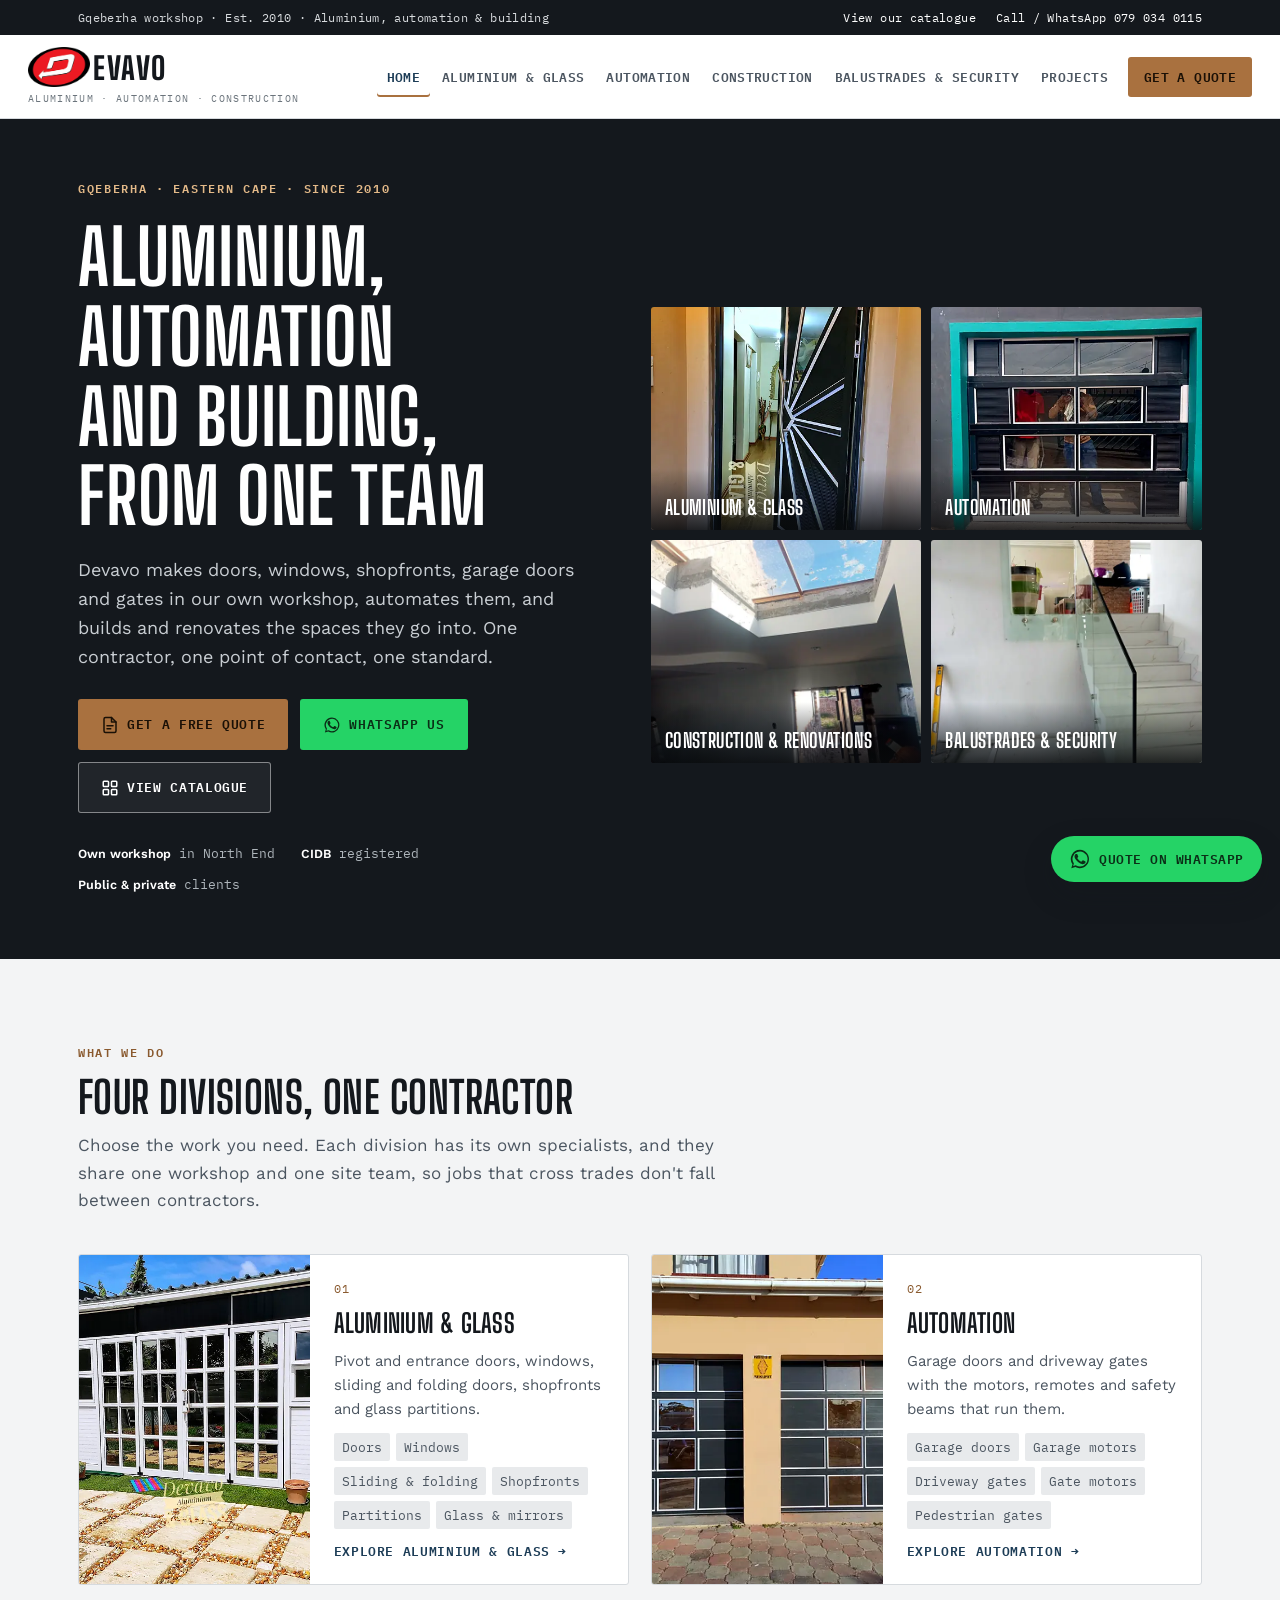
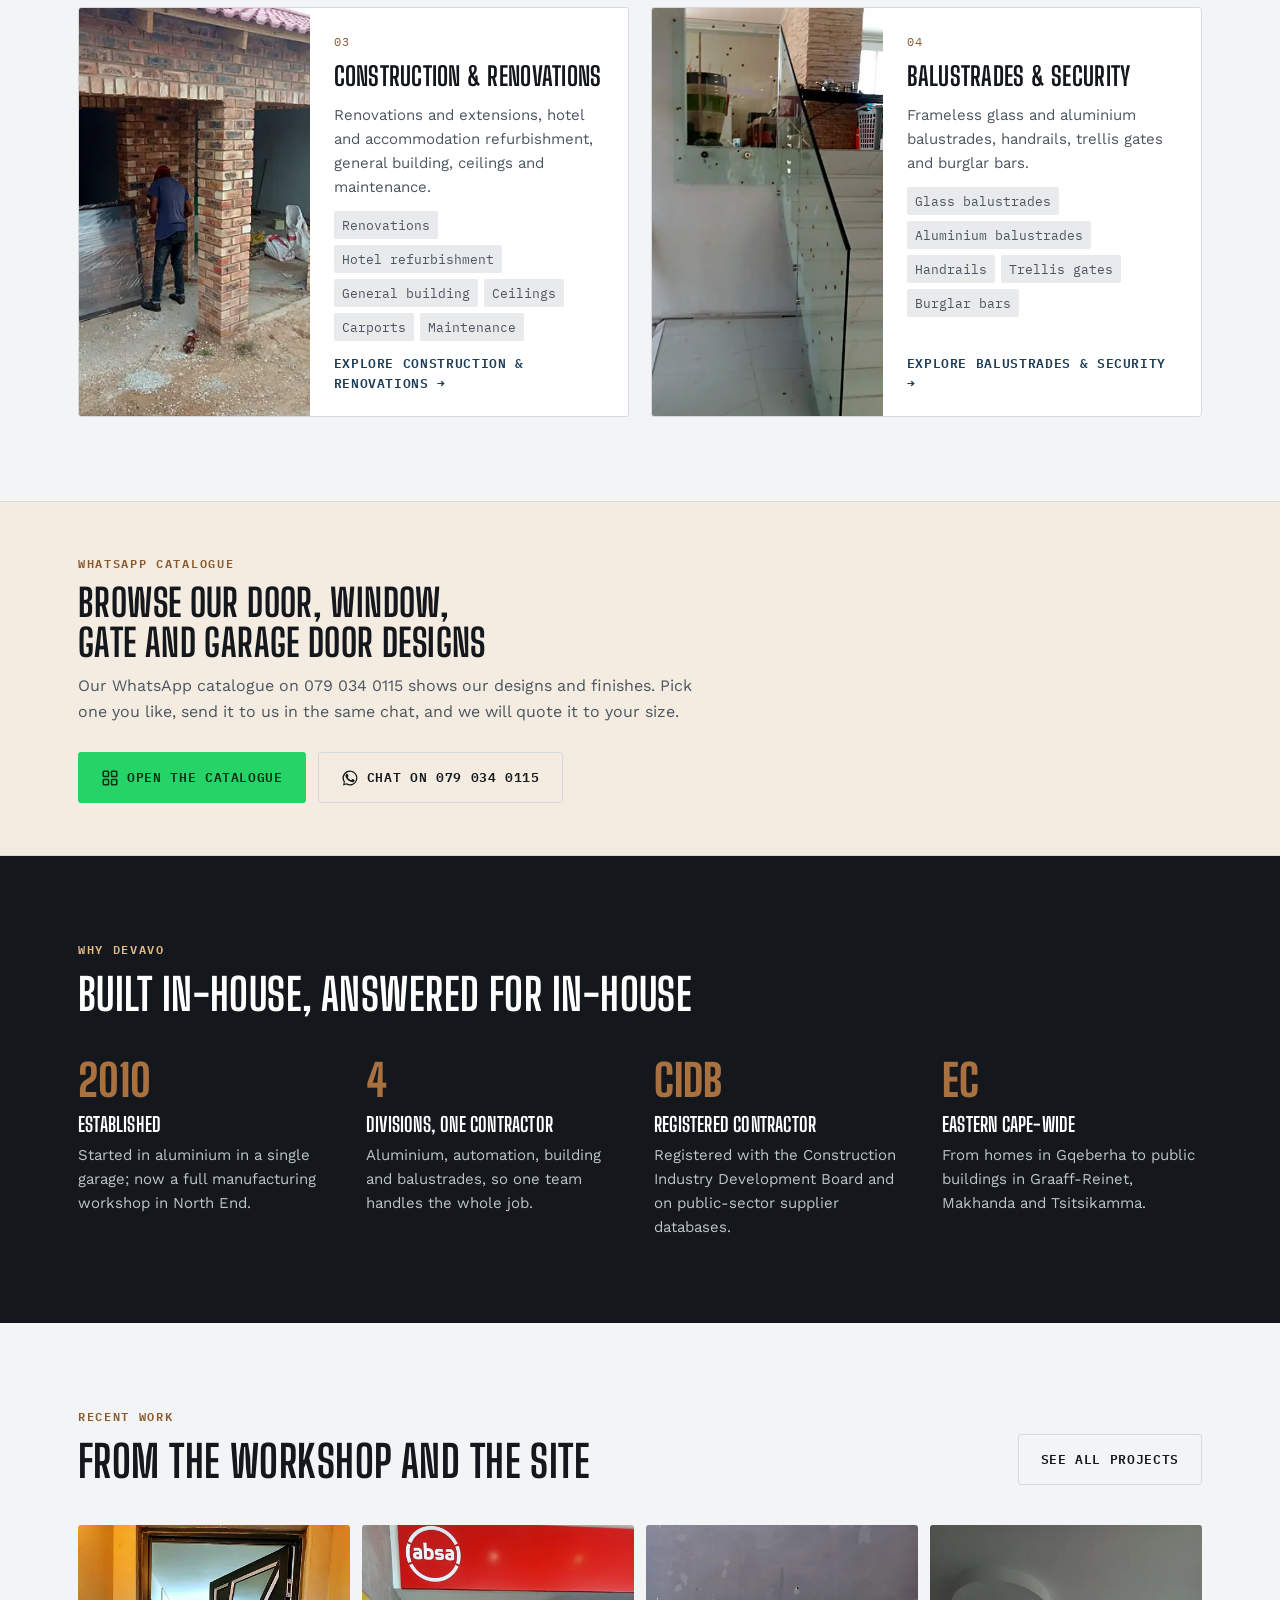
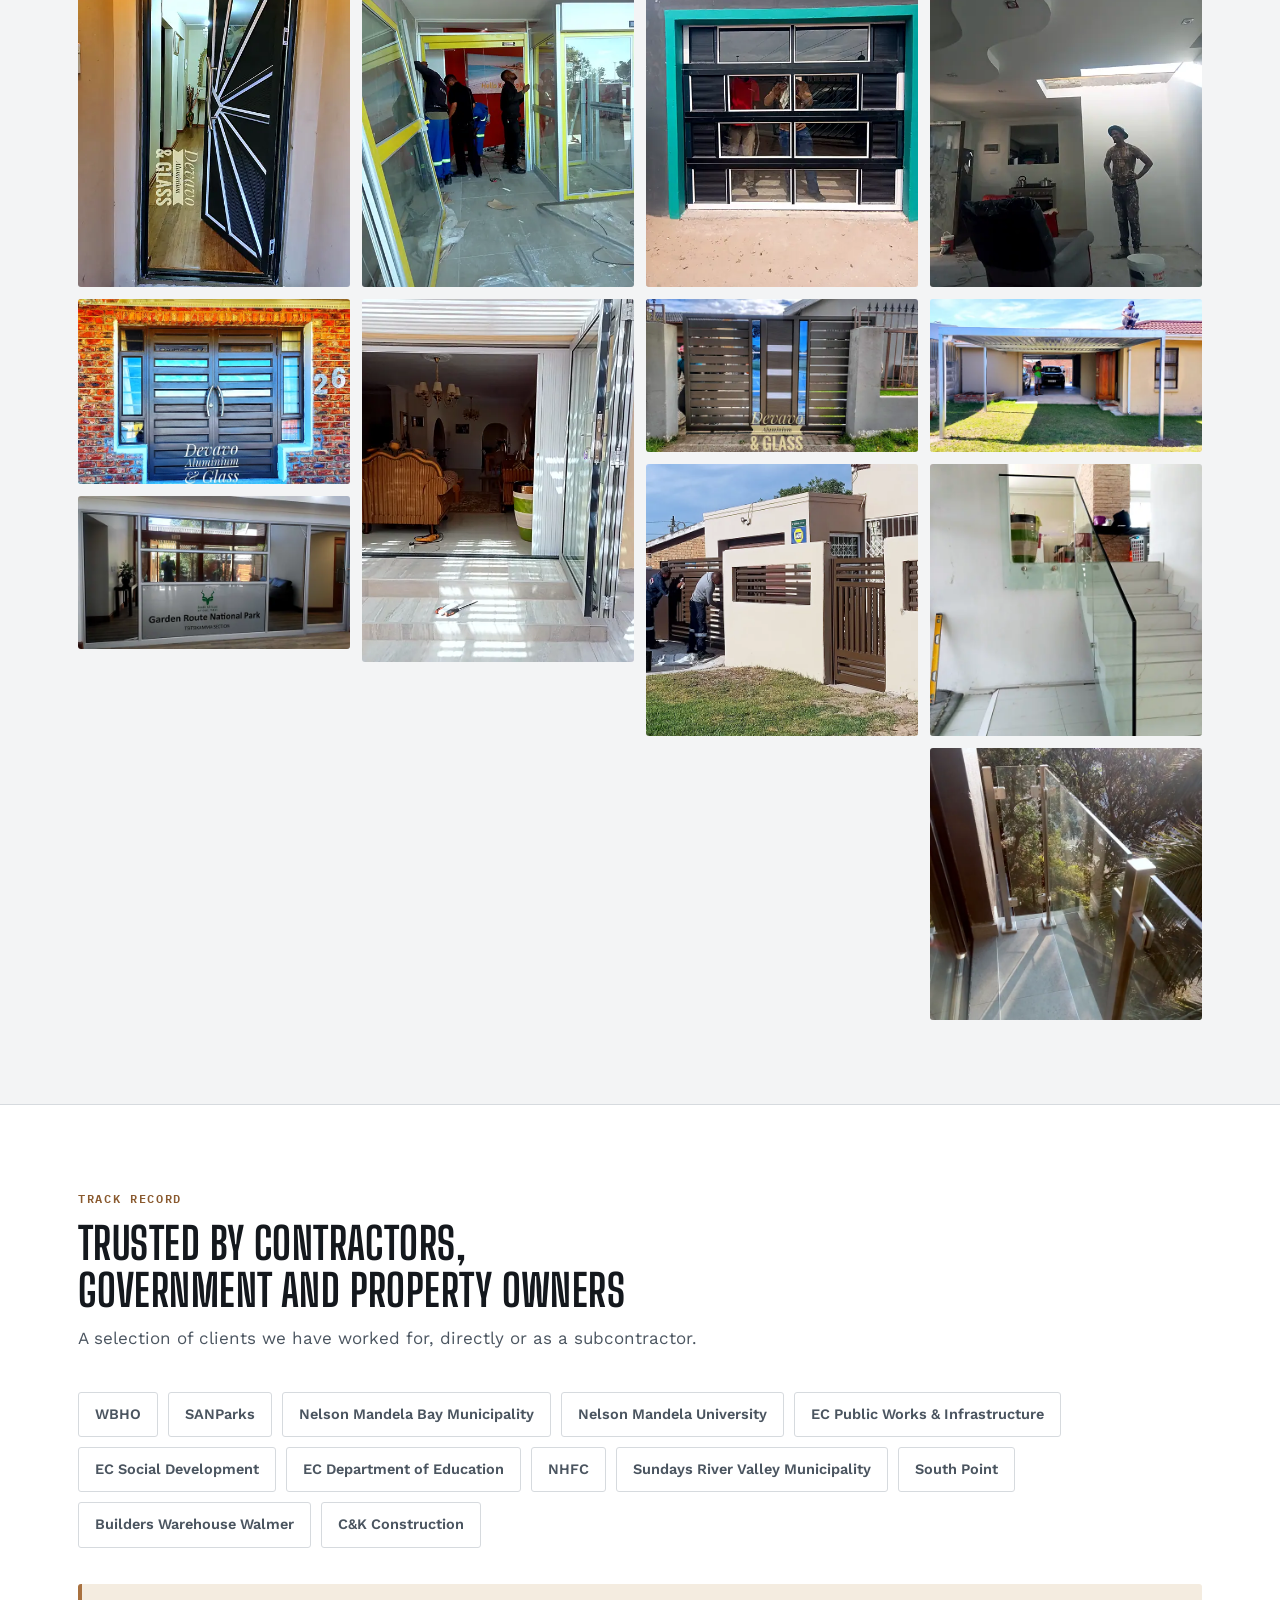
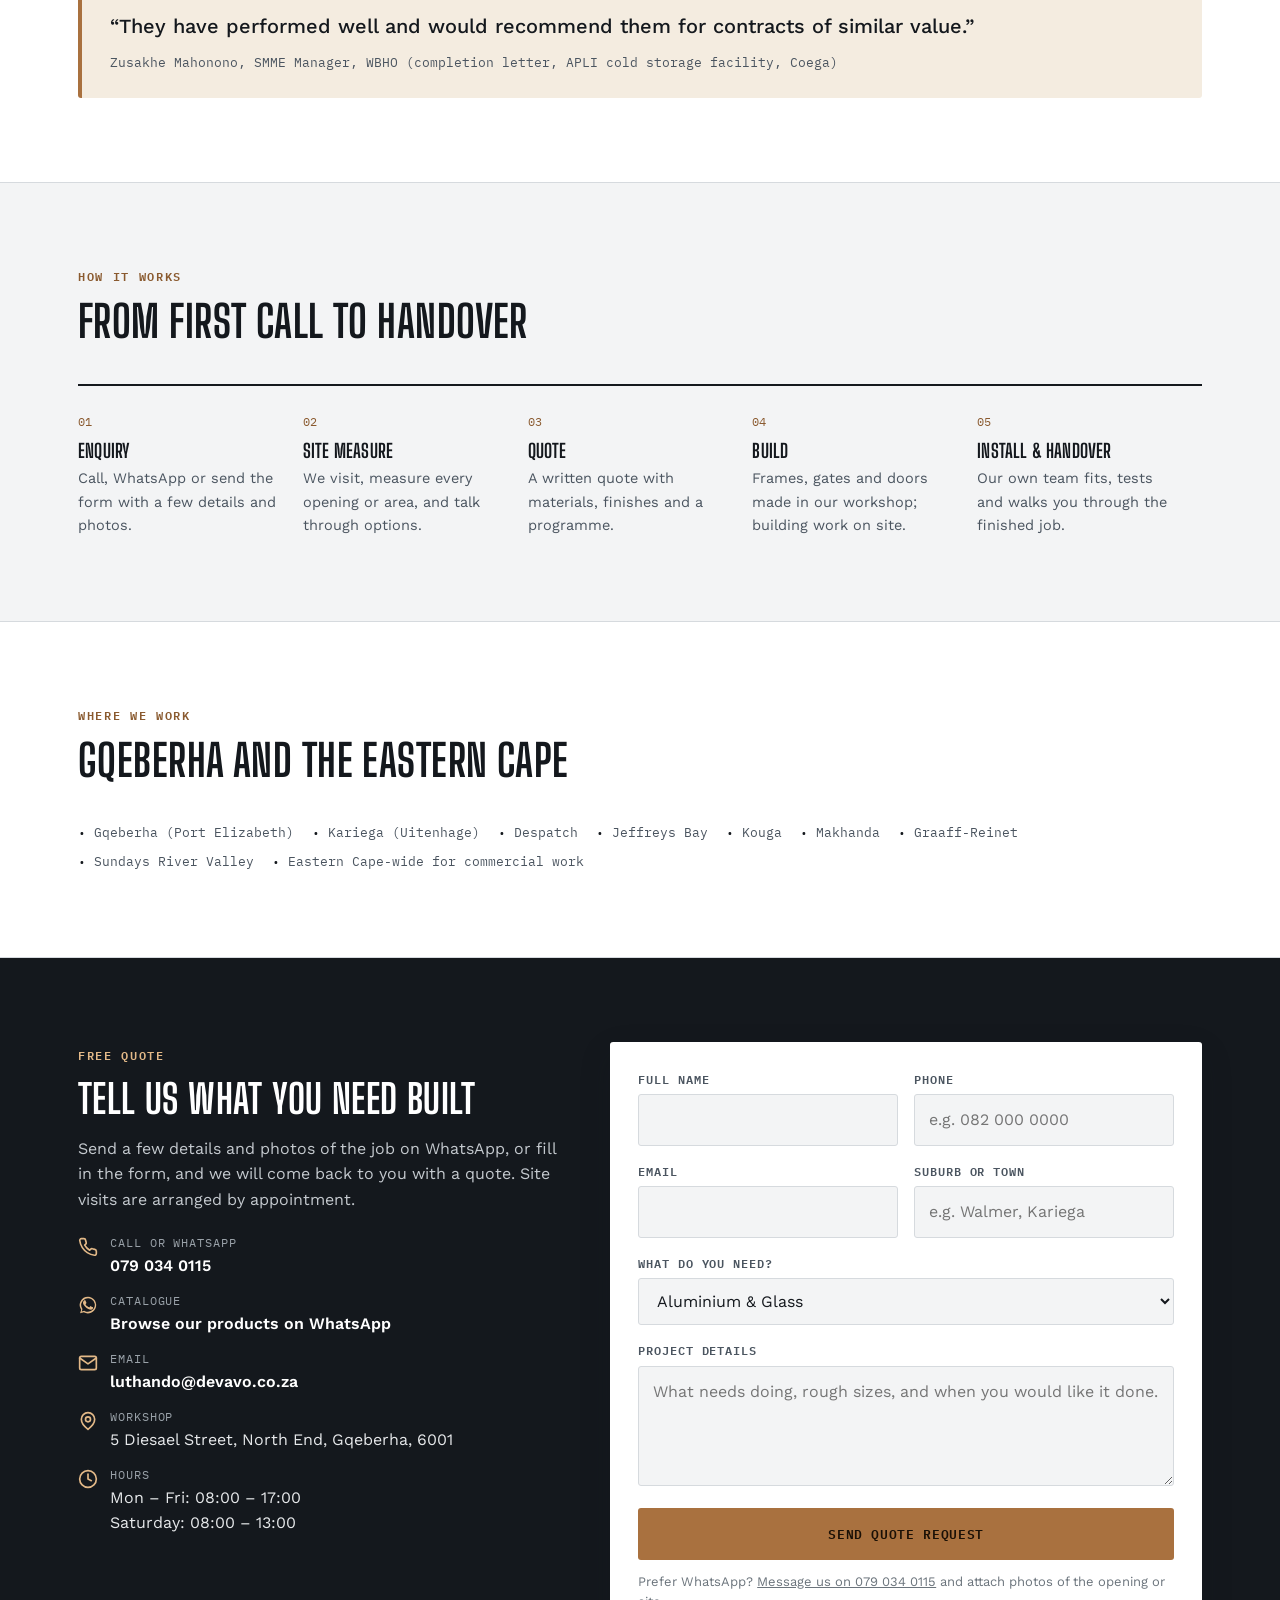
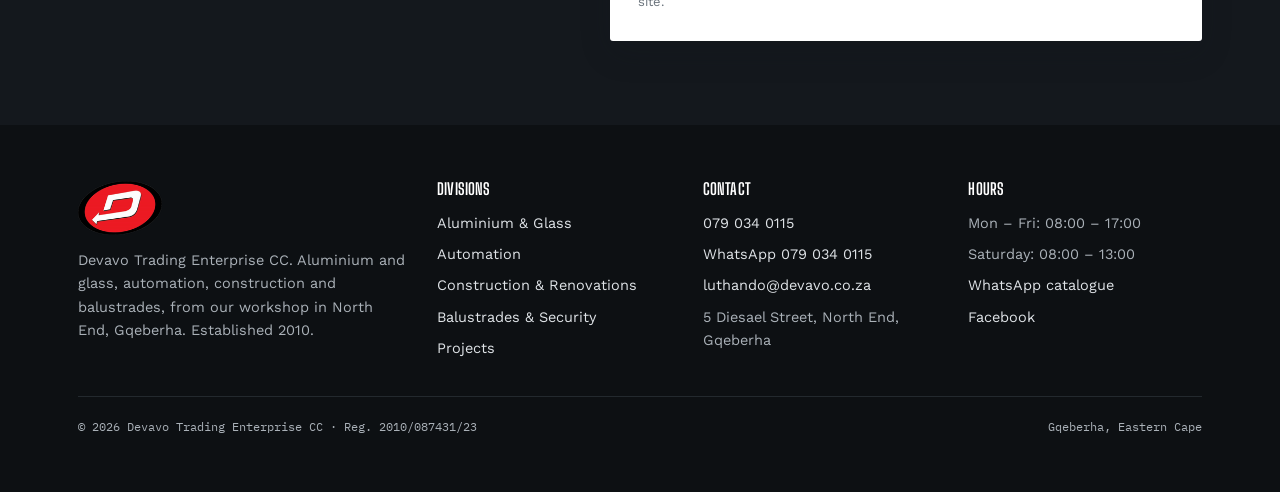
==== commit 0177395e: "Use the Devavo logo across the site - Header wordmark now reads [logo]EVAVO, with the logo standing " ====
--- a/index.html
+++ b/index.html
@@ -10,23 +10,26 @@
 <meta property="og:description" content="Devavo makes aluminium doors, windows and shopfronts, garage doors and automated gates, glass balustrades, and does building and renovations in Gqeberha and the Eastern Cape. Est. 2010.">
 <meta property="og:image" content="https://devavo.co.za/images/work/ag-shopfront-sanparks.webp">
 <meta name="theme-color" content="#14181d">
-<link rel="icon" href="images/devavo-aluminium-glass-logo.png">
+<link rel="icon" type="image/png" sizes="32x32" href="images/logo/favicon-32.png">
+<link rel="icon" type="image/png" sizes="192x192" href="images/logo/icon-192.png">
+<link rel="apple-touch-icon" href="images/logo/apple-touch-icon.png">
 <link rel="preconnect" href="https://fonts.googleapis.com">
 <link rel="preconnect" href="https://fonts.gstatic.com" crossorigin>
 <link href="https://fonts.googleapis.com/css2?family=Big+Shoulders+Display:wght@600;700;800&family=Work+Sans:wght@400;500;600;700&family=IBM+Plex+Mono:wght@500;600&display=swap" rel="stylesheet">
 <link rel="stylesheet" href="assets/site.css">
-<script type="application/ld+json">{"@context": "https://schema.org", "@type": "HomeAndConstructionBusiness", "name": "Devavo", "legalName": "Devavo Trading Enterprise CC", "foundingDate": "2010", "description": "Aluminium and glass, garage doors and gate automation, construction and renovations, and balustrades in Gqeberha and the Eastern Cape.", "email": "luthando@devavo.co.za", "telephone": "+27790340115", "address": {"@type": "PostalAddress", "streetAddress": "5 Diesael Street, North End", "addressLocality": "Gqeberha", "addressRegion": "Eastern Cape", "postalCode": "6001", "addressCountry": "ZA"}, "areaServed": "Eastern Cape, South Africa", "openingHoursSpecification": [{"@type": "OpeningHoursSpecification", "dayOfWeek": ["Monday", "Tuesday", "Wednesday", "Thursday", "Friday"], "opens": "08:00", "closes": "17:00"}, {"@type": "OpeningHoursSpecification", "dayOfWeek": "Saturday", "opens": "08:00", "closes": "13:00"}], "sameAs": ["https://www.facebook.com/share/16CC9W", "https://wa.me/c/27790340115"], "hasOfferCatalog": {"@type": "OfferCatalog", "name": "Services", "itemListElement": [{"@type": "OfferCatalog", "name": "Aluminium & Glass", "itemListElement": [{"@type": "Offer", "itemOffered": {"@type": "Service", "name": "Pivot & entrance doors"}}, {"@type": "Offer", "itemOffered": {"@type": "Service", "name": "Windows"}}, {"@type": "Offer", "itemOffered": {"@type": "Service", "name": "Sliding, folding & stacking doors"}}, {"@type": "Offer", "itemOffered": {"@type": "Service", "name": "Shopfronts & commercial glazing"}}, {"@type": "Offer", "itemOffered": {"@type": "Service", "name": "Enclosures & sunrooms"}}, {"@type": "Offer", "itemOffered": {"@type": "Service", "name": "Glass, mirrors & bathrooms"}}]}, {"@type": "OfferCatalog", "name": "Automation", "itemListElement": [{"@type": "Offer", "itemOffered": {"@type": "Service", "name": "Garage doors"}}, {"@type": "Offer", "itemOffered": {"@type": "Service", "name": "Garage door motors"}}, {"@type": "Offer", "itemOffered": {"@type": "Service", "name": "Driveway gates"}}, {"@type": "Offer", "itemOffered": {"@type": "Service", "name": "Gate motors & automation"}}, {"@type": "Offer", "itemOffered": {"@type": "Service", "name": "Pedestrian gates & boundary infill"}}, {"@type": "Offer", "itemOffered": {"@type": "Service", "name": "Remotes, beams & servicing"}}]}, {"@type": "OfferCatalog", "name": "Construction & Renovations", "itemListElement": [{"@type": "Offer", "itemOffered": {"@type": "Service", "name": "Renovations & extensions"}}, {"@type": "Offer", "itemOffered": {"@type": "Service", "name": "Hotel & accommodation refurbishment"}}, {"@type": "Offer", "itemOffered": {"@type": "Service", "name": "General building"}}, {"@type": "Offer", "itemOffered": {"@type": "Service", "name": "Ceilings, bulkheads & plastering"}}, {"@type": "Offer", "itemOffered": {"@type": "Service", "name": "Carports, roofing & structures"}}, {"@type": "Offer", "itemOffered": {"@type": "Service", "name": "Maintenance & remedial works"}}]}, {"@type": "OfferCatalog", "name": "Balustrades & Security", "itemListElement": [{"@type": "Offer", "itemOffered": {"@type": "Service", "name": "Frameless glass balustrades"}}, {"@type": "Offer", "itemOffered": {"@type": "Service", "name": "Aluminium & glass balustrades"}}, {"@type": "Offer", "itemOffered": {"@type": "Service", "name": "Handrails & railings"}}, {"@type": "Offer", "itemOffered": {"@type": "Service", "name": "Trellis & security gates"}}, {"@type": "Offer", "itemOffered": {"@type": "Service", "name": "Burglar bars"}}, {"@type": "Offer", "itemOffered": {"@type": "Service", "name": "Custom steel & aluminium fabrication"}}]}]}}</script>
+<script type="application/ld+json">{"@context": "https://schema.org", "@type": "HomeAndConstructionBusiness", "name": "Devavo", "legalName": "Devavo Trading Enterprise CC", "foundingDate": "2010", "description": "Aluminium and glass, garage doors and gate automation, construction and renovations, and balustrades in Gqeberha and the Eastern Cape.", "email": "luthando@devavo.co.za", "telephone": "+27790340115", "address": {"@type": "PostalAddress", "streetAddress": "5 Diesael Street, North End", "addressLocality": "Gqeberha", "addressRegion": "Eastern Cape", "postalCode": "6001", "addressCountry": "ZA"}, "areaServed": "Eastern Cape, South Africa", "openingHoursSpecification": [{"@type": "OpeningHoursSpecification", "dayOfWeek": ["Monday", "Tuesday", "Wednesday", "Thursday", "Friday"], "opens": "08:00", "closes": "17:00"}, {"@type": "OpeningHoursSpecification", "dayOfWeek": "Saturday", "opens": "08:00", "closes": "13:00"}], "sameAs": ["https://www.facebook.com/share/16CC9W", "https://wa.me/c/27790340115"], "logo": "https://devavo.co.za/images/logo/devavo-logo.png", "image": "https://devavo.co.za/images/logo/devavo-logo.png", "hasOfferCatalog": {"@type": "OfferCatalog", "name": "Services", "itemListElement": [{"@type": "OfferCatalog", "name": "Aluminium & Glass", "itemListElement": [{"@type": "Offer", "itemOffered": {"@type": "Service", "name": "Pivot & entrance doors"}}, {"@type": "Offer", "itemOffered": {"@type": "Service", "name": "Windows"}}, {"@type": "Offer", "itemOffered": {"@type": "Service", "name": "Sliding, folding & stacking doors"}}, {"@type": "Offer", "itemOffered": {"@type": "Service", "name": "Shopfronts & commercial glazing"}}, {"@type": "Offer", "itemOffered": {"@type": "Service", "name": "Enclosures & sunrooms"}}, {"@type": "Offer", "itemOffered": {"@type": "Service", "name": "Glass, mirrors & bathrooms"}}]}, {"@type": "OfferCatalog", "name": "Automation", "itemListElement": [{"@type": "Offer", "itemOffered": {"@type": "Service", "name": "Garage doors"}}, {"@type": "Offer", "itemOffered": {"@type": "Service", "name": "Garage door motors"}}, {"@type": "Offer", "itemOffered": {"@type": "Service", "name": "Driveway gates"}}, {"@type": "Offer", "itemOffered": {"@type": "Service", "name": "Gate motors & automation"}}, {"@type": "Offer", "itemOffered": {"@type": "Service", "name": "Pedestrian gates & boundary infill"}}, {"@type": "Offer", "itemOffered": {"@type": "Service", "name": "Remotes, beams & servicing"}}]}, {"@type": "OfferCatalog", "name": "Construction & Renovations", "itemListElement": [{"@type": "Offer", "itemOffered": {"@type": "Service", "name": "Renovations & extensions"}}, {"@type": "Offer", "itemOffered": {"@type": "Service", "name": "Hotel & accommodation refurbishment"}}, {"@type": "Offer", "itemOffered": {"@type": "Service", "name": "General building"}}, {"@type": "Offer", "itemOffered": {"@type": "Service", "name": "Ceilings, bulkheads & plastering"}}, {"@type": "Offer", "itemOffered": {"@type": "Service", "name": "Carports, roofing & structures"}}, {"@type": "Offer", "itemOffered": {"@type": "Service", "name": "Maintenance & remedial works"}}]}, {"@type": "OfferCatalog", "name": "Balustrades & Security", "itemListElement": [{"@type": "Offer", "itemOffered": {"@type": "Service", "name": "Frameless glass balustrades"}}, {"@type": "Offer", "itemOffered": {"@type": "Service", "name": "Aluminium & glass balustrades"}}, {"@type": "Offer", "itemOffered": {"@type": "Service", "name": "Handrails & railings"}}, {"@type": "Offer", "itemOffered": {"@type": "Service", "name": "Trellis & security gates"}}, {"@type": "Offer", "itemOffered": {"@type": "Service", "name": "Burglar bars"}}, {"@type": "Offer", "itemOffered": {"@type": "Service", "name": "Custom steel & aluminium fabrication"}}]}]}}</script>
 </head>
 <body>
 <a class="skip" href="#main">Skip to content</a>
 <div class="topbar"><div class="container">
   <span class="tb-left">Gqeberha workshop · Est. 2010 · Aluminium, automation &amp; building</span>
-  <span class="tb-right"><a href="https://wa.me/c/27790340115" target="_blank" rel="noopener">View our catalogue</a><a href="tel:+27790340115">Call / WhatsApp 079 034 0115</a></span>
+  <span class="tb-right"><a href="https://wa.me/c/27790340115" target="_blank" rel="noopener">View<span class="tb-long"> our</span> catalogue</a><a href="tel:+27790340115"><span class="tb-long">Call / WhatsApp </span>079 034 0115</a></span>
 </div></div>
 <header class="site-nav">
   <div class="nav-row">
-    <a href="index.html" class="brand"><img src="images/devavo-aluminium-glass-logo.png" alt="" width="44" height="44">
-      <span><span class="name">DEVAVO</span><span class="sub">Aluminium · Automation · Construction</span></span></a>
+    <a href="index.html" class="brand" aria-label="Devavo home">
+      <span class="wordmark" aria-hidden="true"><img src="images/logo/devavo-logo-160.png" alt="" width="160" height="103"><span class="name">EVAVO</span></span>
+      <span class="sub">Aluminium · Automation · Construction</span></a>
     <nav class="primary" id="primaryNav" aria-label="Main"><a href="index.html" aria-current="page">Home</a><a href="aluminium-glass.html">Aluminium &amp; Glass</a><a href="automation.html">Automation</a><a href="construction.html">Construction</a><a href="balustrades-security.html">Balustrades &amp; Security</a><a href="projects.html">Projects</a><a href="contact.html" class="nav-cta">Get a quote</a></nav>
     <button class="menu-toggle" id="menuToggle" aria-label="Open menu" aria-expanded="false" aria-controls="primaryNav"><svg viewBox="0 0 24 24" fill="none" stroke="currentColor" stroke-width="2" stroke-linecap="round" aria-hidden="true"><path d="M3 6h18M3 12h18M3 18h18"/></svg></button>
   </div>
@@ -138,7 +141,7 @@
 </main>
 <footer class="site"><div class="container">
   <div class="cols">
-    <div><h4>Devavo</h4><p>Devavo Trading Enterprise CC. Aluminium and glass, automation, construction and balustrades, from our workshop in North End, Gqeberha. Established 2010.</p></div>
+    <div><img class="footer-logo" src="images/logo/devavo-logo-160.png" alt="Devavo" width="160" height="103" loading="lazy"><p>Devavo Trading Enterprise CC. Aluminium and glass, automation, construction and balustrades, from our workshop in North End, Gqeberha. Established 2010.</p></div>
     <div><h4>Divisions</h4><ul><li><a href="aluminium-glass.html">Aluminium &amp; Glass</a></li><li><a href="automation.html">Automation</a></li><li><a href="construction.html">Construction &amp; Renovations</a></li><li><a href="balustrades-security.html">Balustrades &amp; Security</a></li><li><a href="projects.html">Projects</a></li></ul></div>
     <div><h4>Contact</h4><ul><li><a href="tel:+27790340115">079 034 0115</a></li><li><a href="https://wa.me/27790340115?text=Hi%20Devavo%2C%20I%27d%20like%20a%20quote%20for%20" target="_blank" rel="noopener">WhatsApp 079 034 0115</a></li>
       <li><a href="mailto:luthando@devavo.co.za">luthando@devavo.co.za</a></li><li>5 Diesael Street, North End, Gqeberha</li></ul></div>
--- a/assets/site.css
+++ b/assets/site.css
@@ -45,14 +45,18 @@
 .topbar .container{ display:flex; justify-content:space-between; gap:16px; padding-top:8px; padding-bottom:8px; }
 .topbar a{ color:#fff; text-decoration:none; }
 .topbar .tb-right{ display:flex; gap:20px; }
-@media (max-width:760px){ .topbar .tb-left{ display:none; } .topbar .container{ justify-content:center; } }
+.topbar a{ white-space:nowrap; }
+@media (max-width:760px){ .topbar .tb-left, .topbar .tb-long{ display:none; } .topbar .container{ justify-content:center; } }
 
 header.site-nav{ position:sticky; top:0; z-index:50; background:color-mix(in srgb, var(--surface) 94%, transparent); backdrop-filter:blur(10px); border-bottom:1px solid var(--line); }
 .nav-row{ display:flex; align-items:center; justify-content:space-between; gap:16px; padding:12px var(--gutter); max-width:1320px; margin:0 auto; }
-.brand{ display:flex; align-items:center; gap:12px; text-decoration:none; flex:none; }
-.brand img{ width:44px; height:auto; }
-.brand .name{ display:block; font-family:var(--font-display); font-weight:800; font-size:22px; letter-spacing:.04em; line-height:1; }
-.brand .sub{ display:block; font-family:var(--font-mono); font-size:9.5px; letter-spacing:.14em; color:var(--graphite-soft); text-transform:uppercase; margin-top:3px; }
+.brand{ display:flex; flex-direction:column; align-items:flex-start; gap:4px; text-decoration:none; flex:none; color:var(--charcoal); }
+/* the logo stands in for the D, so the wordmark reads [logo]EVAVO */
+.brand .wordmark{ display:flex; align-items:center; gap:3px; }
+.brand .wordmark img{ height:40px; width:auto; }
+.brand .name{ display:block; font-family:var(--font-display); font-weight:800; font-size:31px; letter-spacing:.05em; line-height:1; margin-top:2px; }
+.brand .sub{ display:block; font-family:var(--font-mono); font-size:9.5px; letter-spacing:.14em; color:var(--graphite-soft); text-transform:uppercase; }
+.footer-logo{ height:54px; width:auto; margin-bottom:14px; }
 nav.primary{ display:flex; align-items:center; gap:2px; }
 nav.primary a{ font-family:var(--font-mono); font-size:12.5px; font-weight:600; letter-spacing:.03em; text-transform:uppercase; padding:10px 10px; text-decoration:none; color:var(--graphite); border-radius:var(--radius); white-space:nowrap; }
 nav.primary a:hover{ color:var(--charcoal); background:var(--surface-2); }
@@ -296,7 +300,7 @@
 /* ---------- demo banner (removed before publishing) ---------- */
 .demo-banner{ background:#fff3cd; color:#5a4300; font-size:13.5px; text-align:center; padding:8px 16px; border-bottom:1px solid #e6cf85; }
 
-@media (max-width:440px){ .brand .sub{ display:none; } .brand img{ width:38px; } }
+@media (max-width:440px){ .brand .sub{ display:none; } .brand .wordmark img{ height:34px; } .brand .name{ font-size:26px; } }
 
 /* ---------- WhatsApp catalogue band ---------- */
 section.catalogue{ background:var(--bronze-tint); border-top:1px solid var(--line); border-bottom:1px solid var(--line); padding:52px 0; }
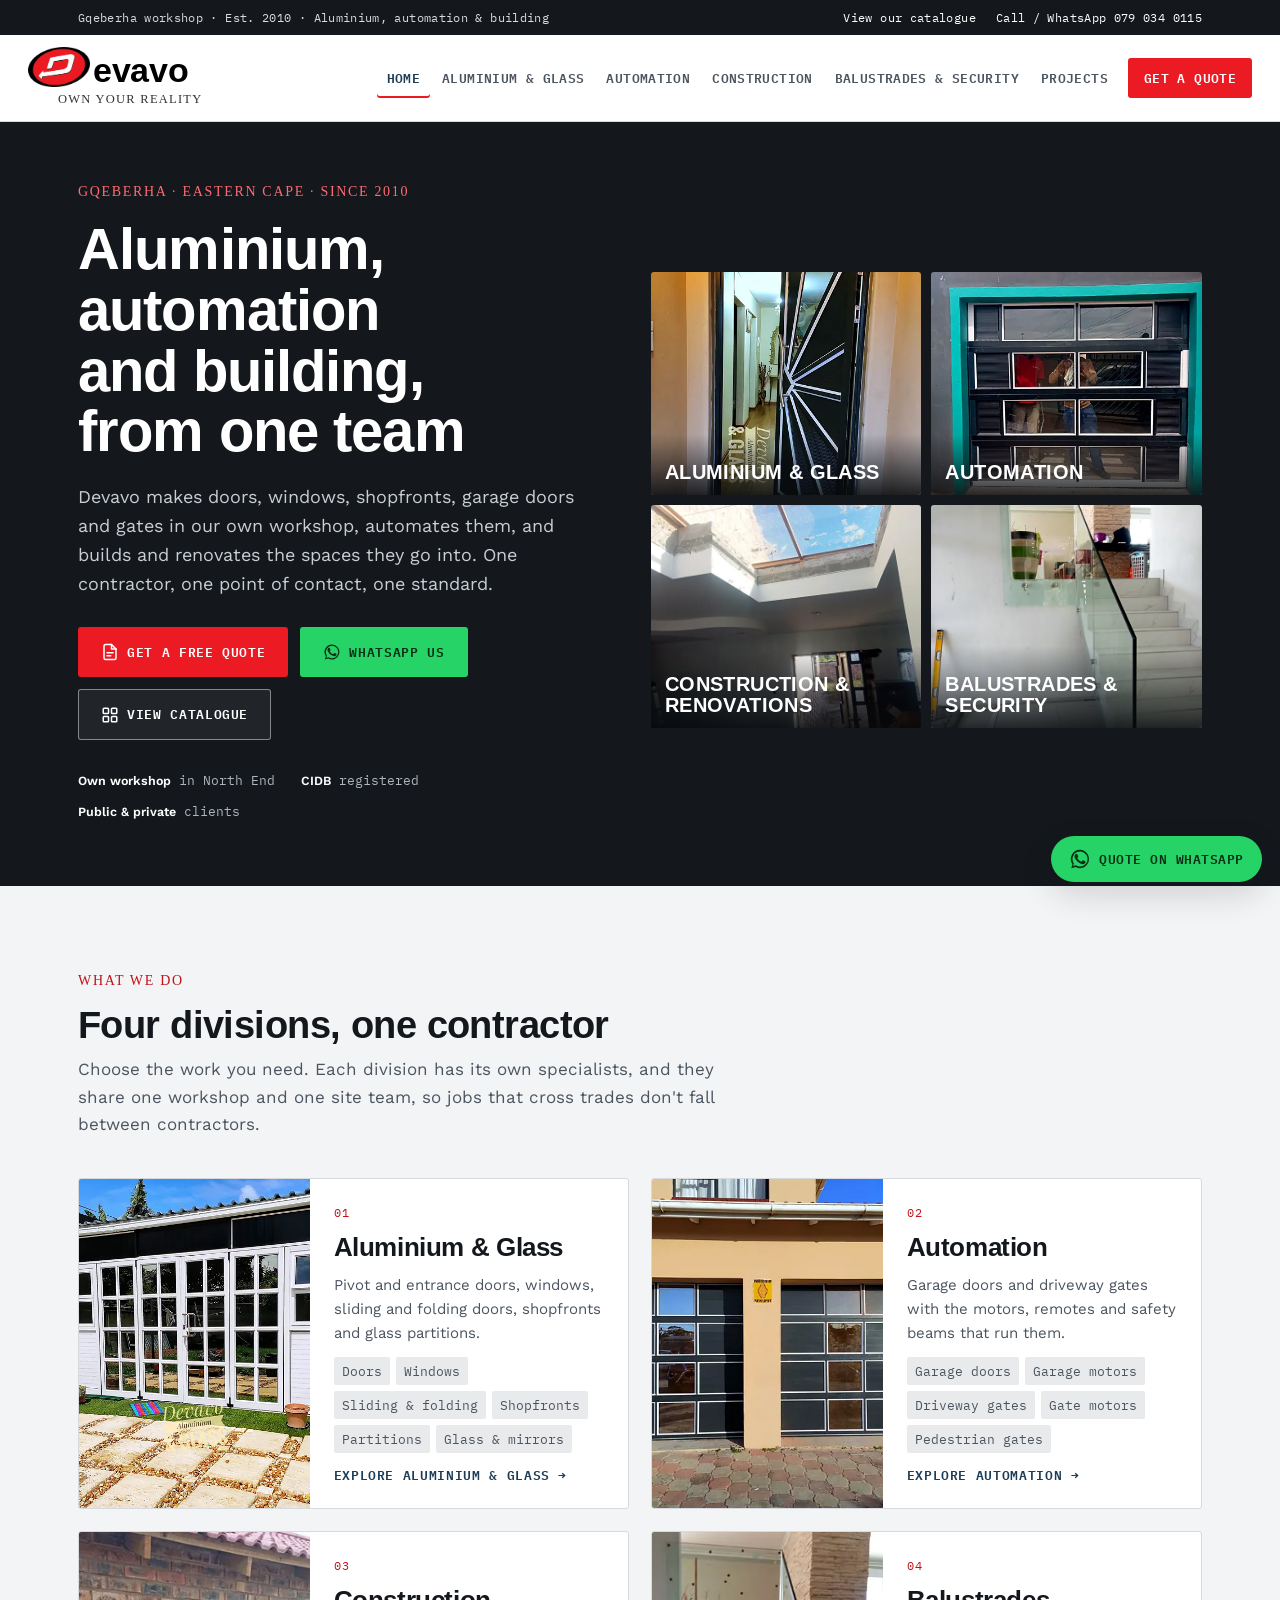
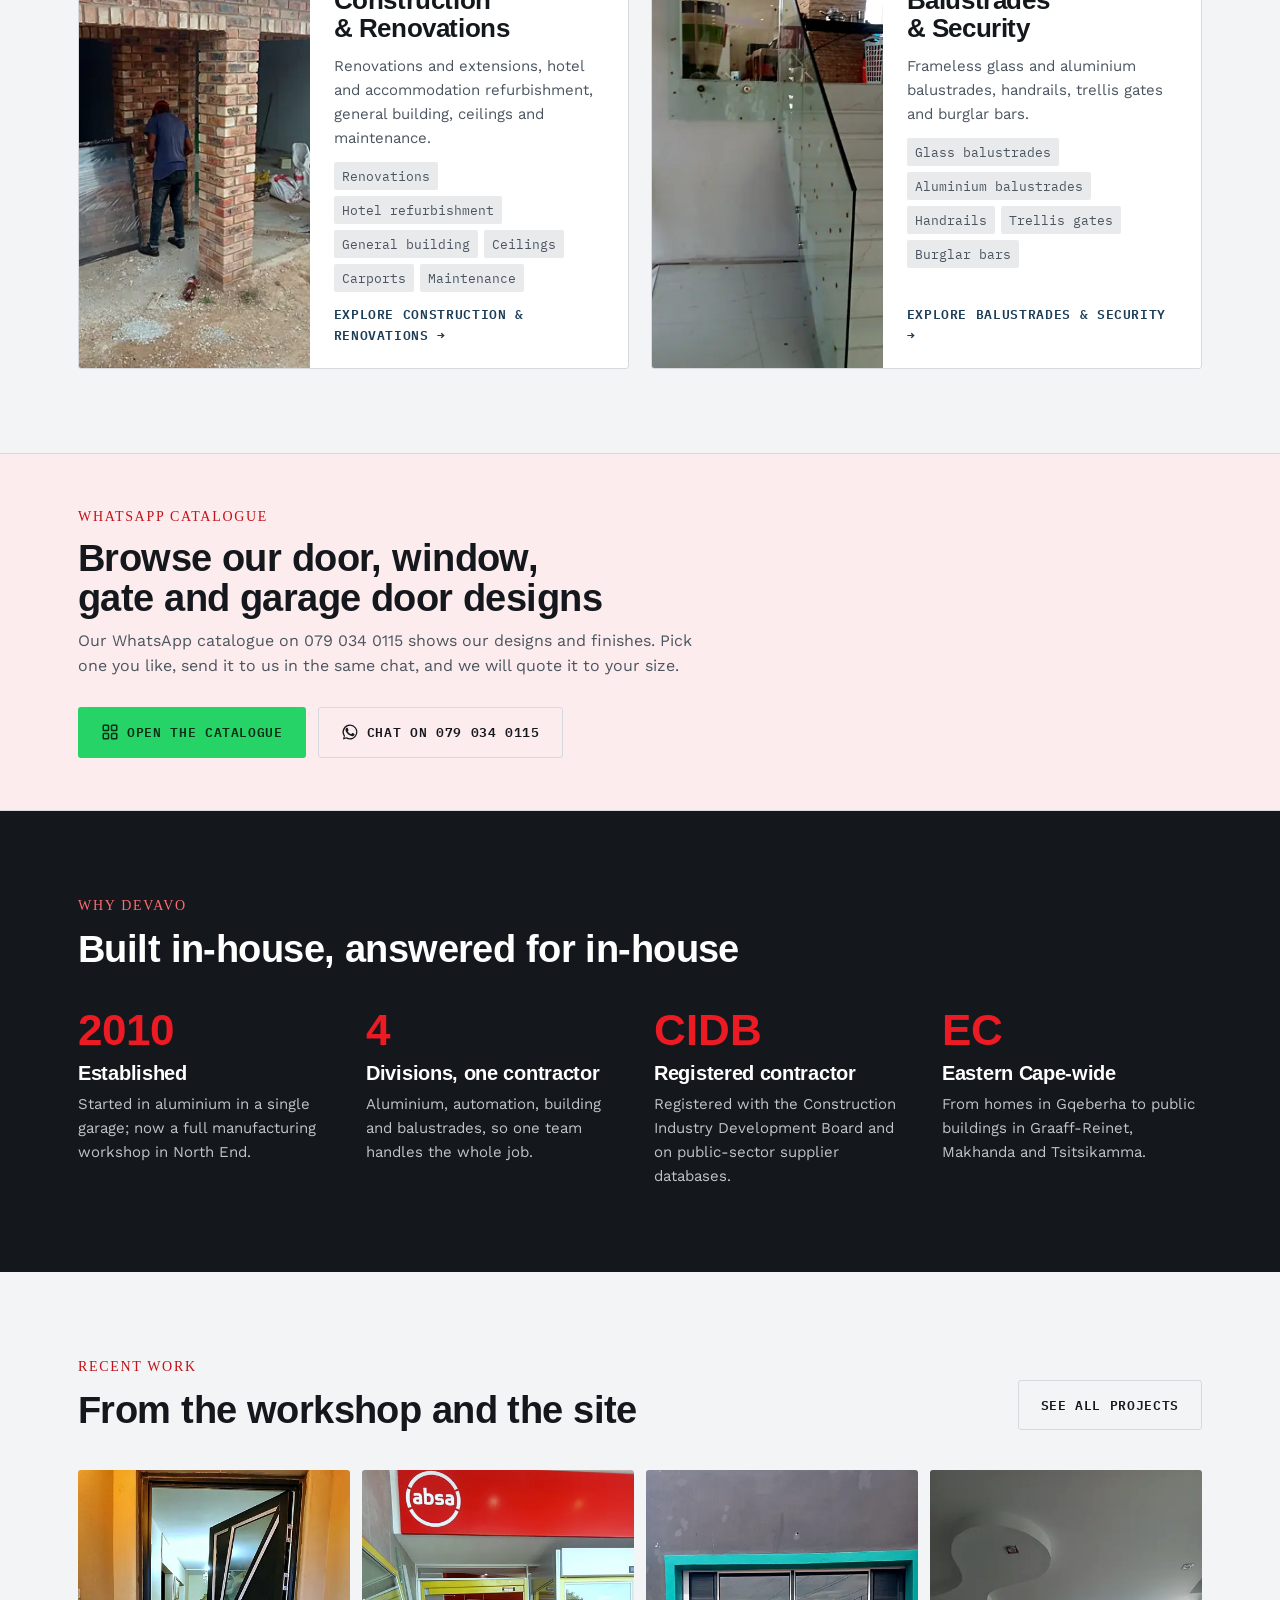
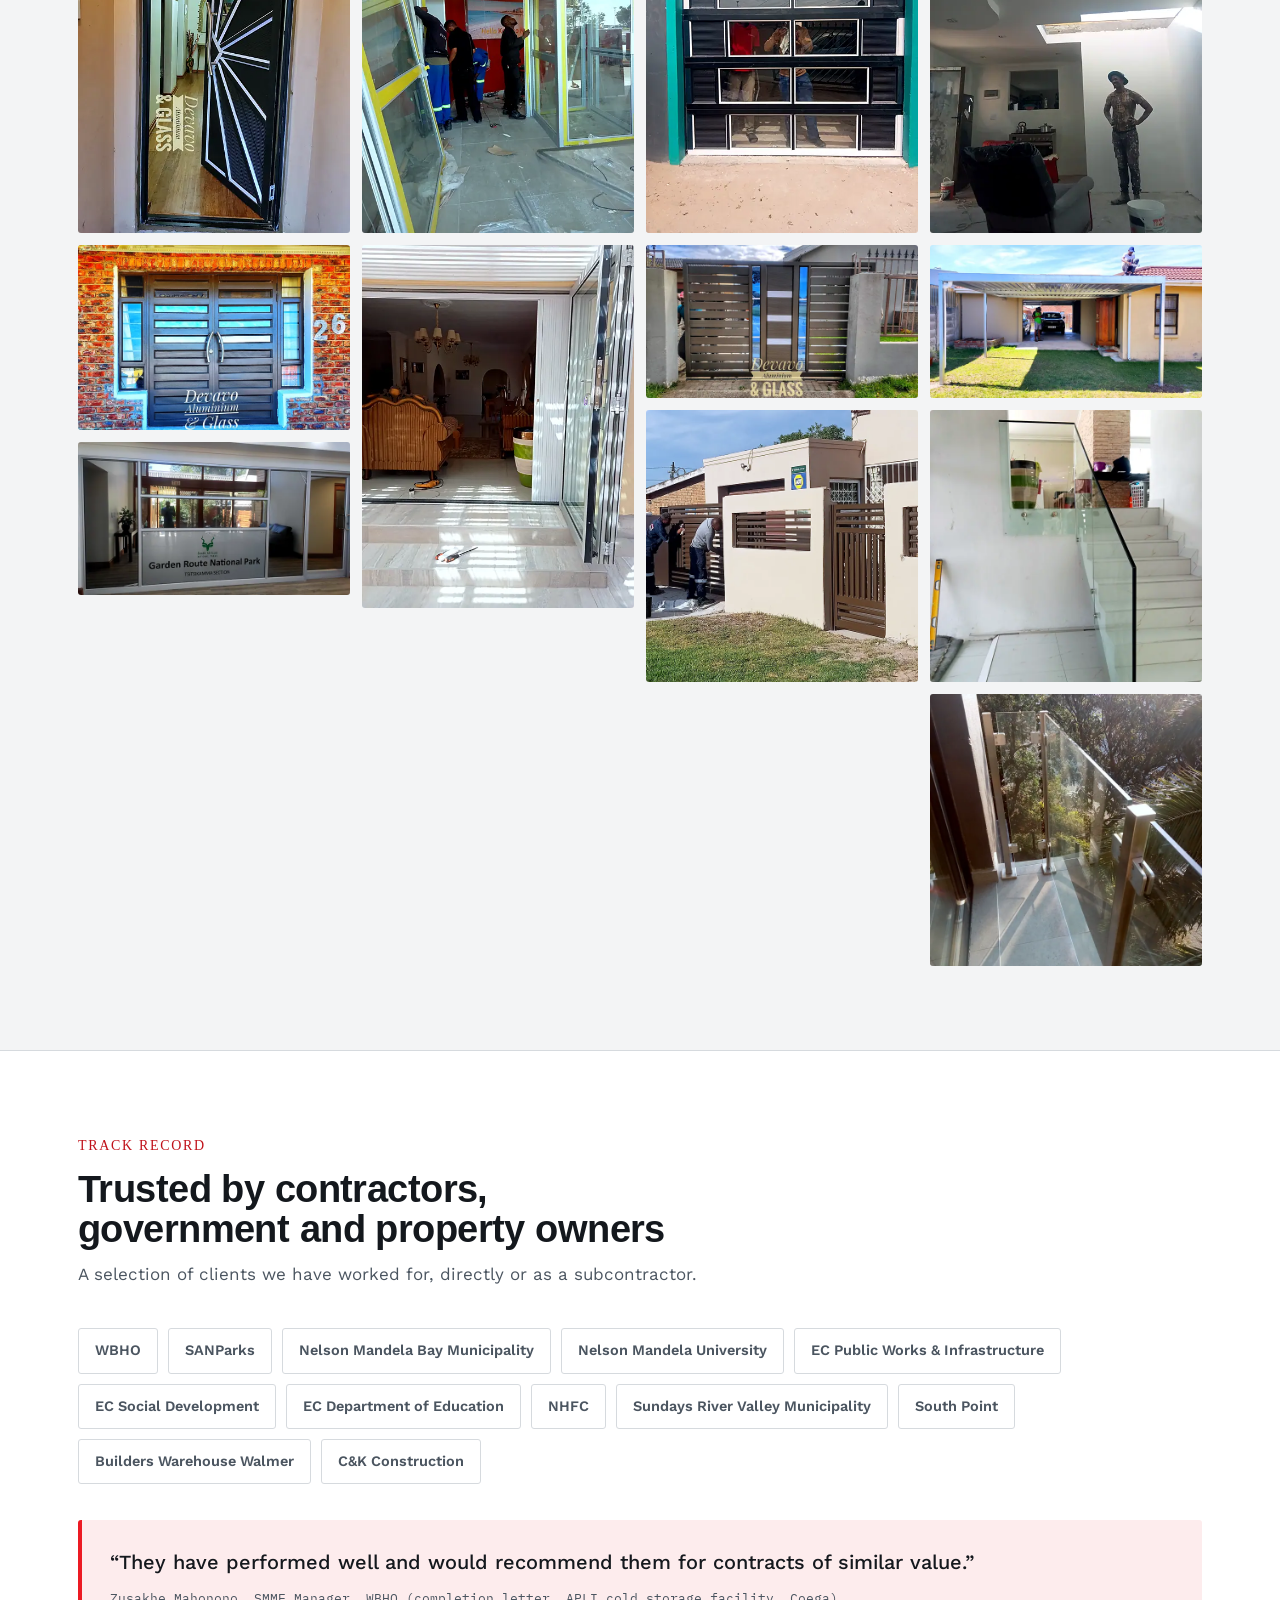
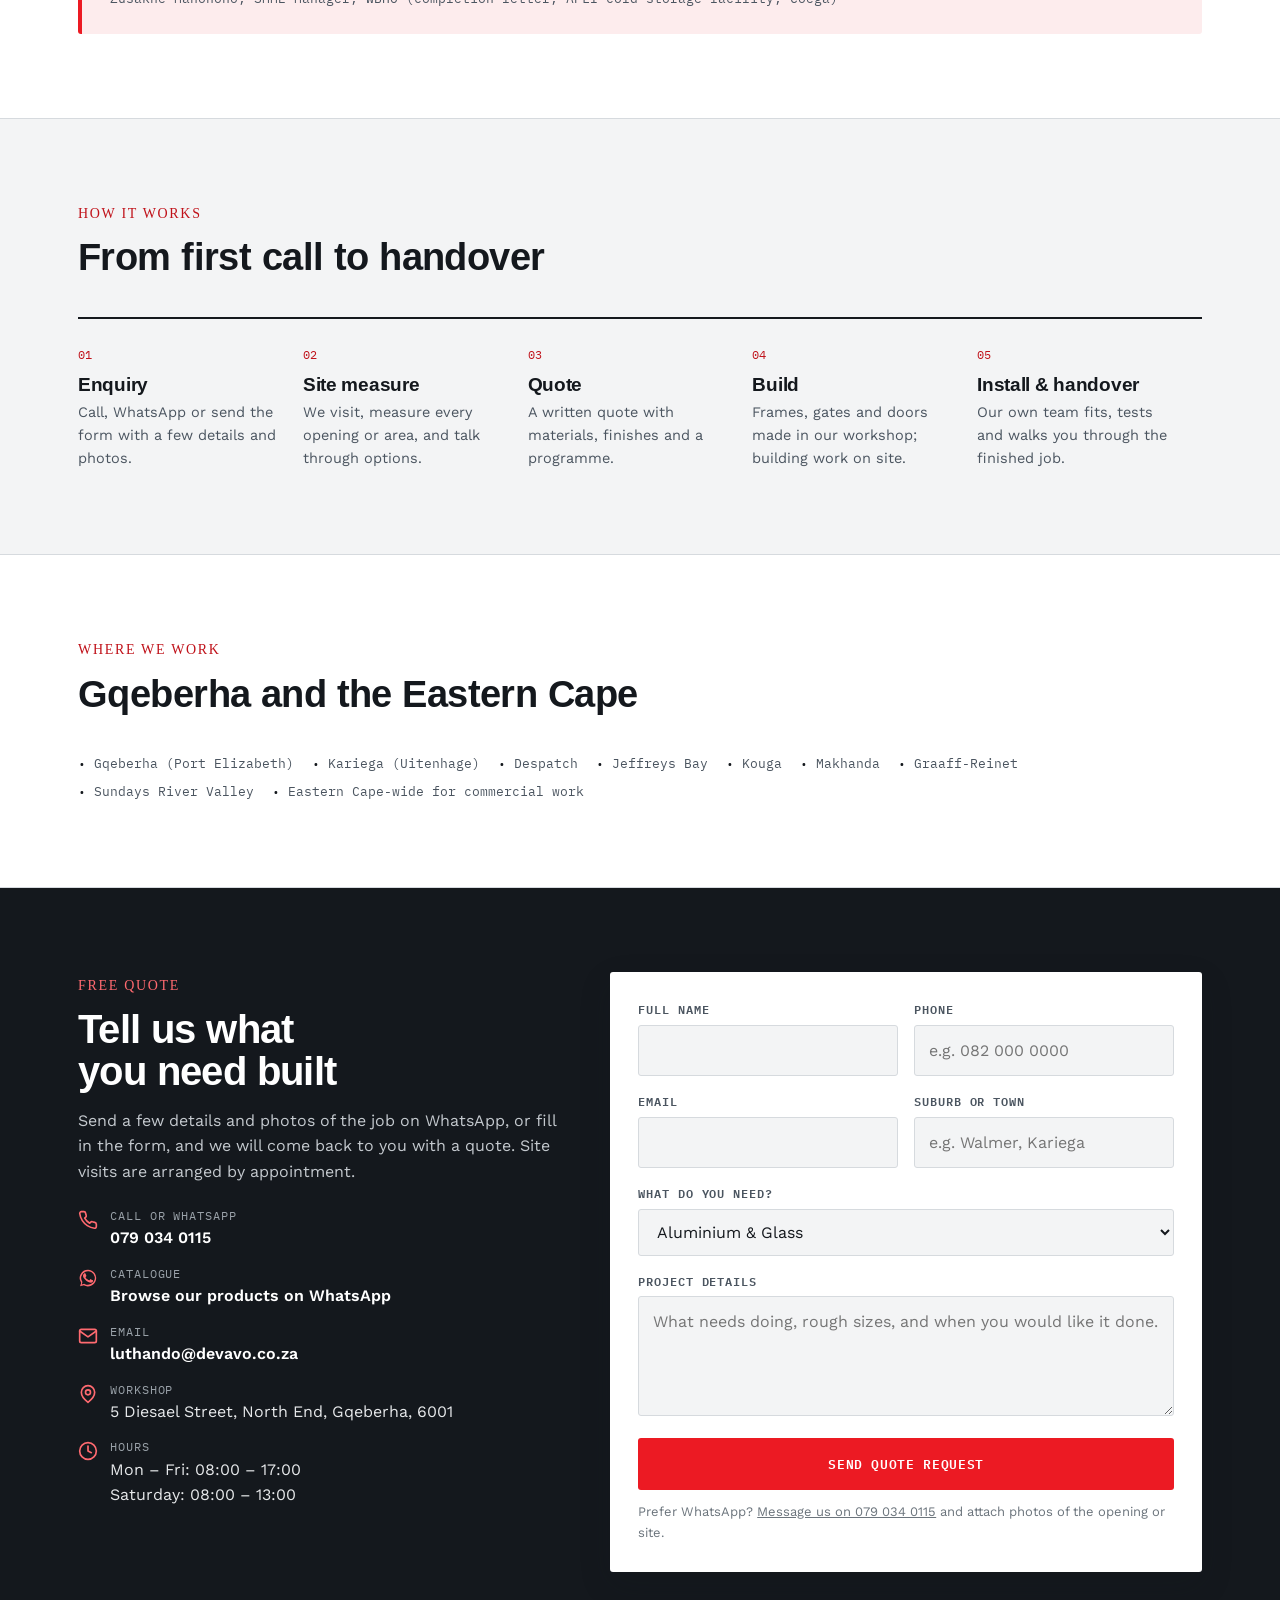
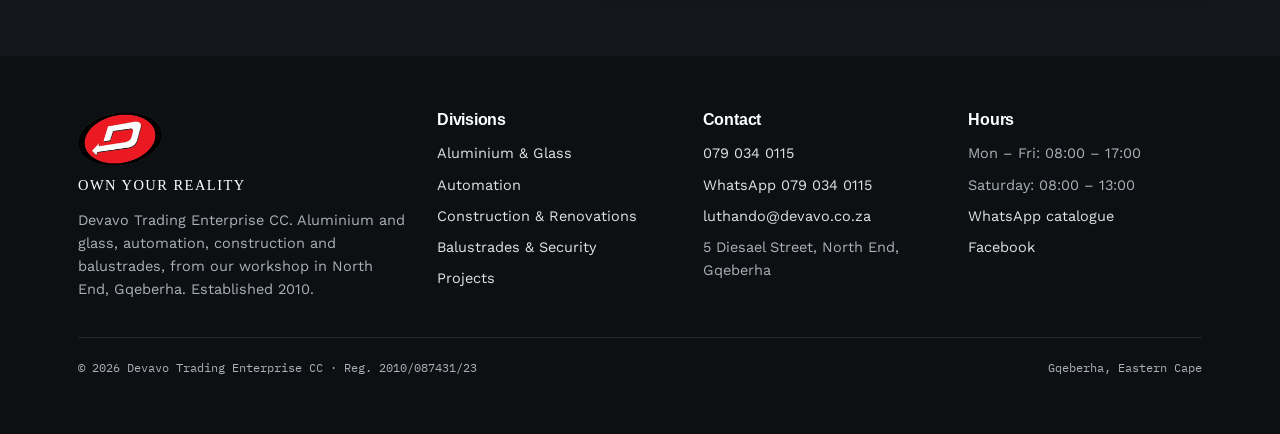
==== commit 50c95c81: "﻿Match the site to the Devavo brand - Logo red (#EC1A23) replaces bronze for buttons, highlights and" ====
--- a/index.html
+++ b/index.html
@@ -9,13 +9,13 @@
 <meta property="og:title" content="Devavo | Aluminium &amp; Glass, Garage Doors &amp; Gates, Construction | Gqeberha">
 <meta property="og:description" content="Devavo makes aluminium doors, windows and shopfronts, garage doors and automated gates, glass balustrades, and does building and renovations in Gqeberha and the Eastern Cape. Est. 2010.">
 <meta property="og:image" content="https://devavo.co.za/images/work/ag-shopfront-sanparks.webp">
-<meta name="theme-color" content="#14181d">
+<meta name="theme-color" content="#ec1a23">
 <link rel="icon" type="image/png" sizes="32x32" href="images/logo/favicon-32.png">
 <link rel="icon" type="image/png" sizes="192x192" href="images/logo/icon-192.png">
 <link rel="apple-touch-icon" href="images/logo/apple-touch-icon.png">
 <link rel="preconnect" href="https://fonts.googleapis.com">
 <link rel="preconnect" href="https://fonts.gstatic.com" crossorigin>
-<link href="https://fonts.googleapis.com/css2?family=Big+Shoulders+Display:wght@600;700;800&family=Work+Sans:wght@400;500;600;700&family=IBM+Plex+Mono:wght@500;600&display=swap" rel="stylesheet">
+<link href="https://fonts.googleapis.com/css2?family=Arimo:wght@400;700&family=Tinos:wght@400;700&family=Work+Sans:wght@400;500;600;700&family=IBM+Plex+Mono:wght@500;600&display=swap" rel="stylesheet">
 <link rel="stylesheet" href="assets/site.css">
 <script type="application/ld+json">{"@context": "https://schema.org", "@type": "HomeAndConstructionBusiness", "name": "Devavo", "legalName": "Devavo Trading Enterprise CC", "foundingDate": "2010", "description": "Aluminium and glass, garage doors and gate automation, construction and renovations, and balustrades in Gqeberha and the Eastern Cape.", "email": "luthando@devavo.co.za", "telephone": "+27790340115", "address": {"@type": "PostalAddress", "streetAddress": "5 Diesael Street, North End", "addressLocality": "Gqeberha", "addressRegion": "Eastern Cape", "postalCode": "6001", "addressCountry": "ZA"}, "areaServed": "Eastern Cape, South Africa", "openingHoursSpecification": [{"@type": "OpeningHoursSpecification", "dayOfWeek": ["Monday", "Tuesday", "Wednesday", "Thursday", "Friday"], "opens": "08:00", "closes": "17:00"}, {"@type": "OpeningHoursSpecification", "dayOfWeek": "Saturday", "opens": "08:00", "closes": "13:00"}], "sameAs": ["https://www.facebook.com/share/16CC9W", "https://wa.me/c/27790340115"], "logo": "https://devavo.co.za/images/logo/devavo-logo.png", "image": "https://devavo.co.za/images/logo/devavo-logo.png", "hasOfferCatalog": {"@type": "OfferCatalog", "name": "Services", "itemListElement": [{"@type": "OfferCatalog", "name": "Aluminium & Glass", "itemListElement": [{"@type": "Offer", "itemOffered": {"@type": "Service", "name": "Pivot & entrance doors"}}, {"@type": "Offer", "itemOffered": {"@type": "Service", "name": "Windows"}}, {"@type": "Offer", "itemOffered": {"@type": "Service", "name": "Sliding, folding & stacking doors"}}, {"@type": "Offer", "itemOffered": {"@type": "Service", "name": "Shopfronts & commercial glazing"}}, {"@type": "Offer", "itemOffered": {"@type": "Service", "name": "Enclosures & sunrooms"}}, {"@type": "Offer", "itemOffered": {"@type": "Service", "name": "Glass, mirrors & bathrooms"}}]}, {"@type": "OfferCatalog", "name": "Automation", "itemListElement": [{"@type": "Offer", "itemOffered": {"@type": "Service", "name": "Garage doors"}}, {"@type": "Offer", "itemOffered": {"@type": "Service", "name": "Garage door motors"}}, {"@type": "Offer", "itemOffered": {"@type": "Service", "name": "Driveway gates"}}, {"@type": "Offer", "itemOffered": {"@type": "Service", "name": "Gate motors & automation"}}, {"@type": "Offer", "itemOffered": {"@type": "Service", "name": "Pedestrian gates & boundary infill"}}, {"@type": "Offer", "itemOffered": {"@type": "Service", "name": "Remotes, beams & servicing"}}]}, {"@type": "OfferCatalog", "name": "Construction & Renovations", "itemListElement": [{"@type": "Offer", "itemOffered": {"@type": "Service", "name": "Renovations & extensions"}}, {"@type": "Offer", "itemOffered": {"@type": "Service", "name": "Hotel & accommodation refurbishment"}}, {"@type": "Offer", "itemOffered": {"@type": "Service", "name": "General building"}}, {"@type": "Offer", "itemOffered": {"@type": "Service", "name": "Ceilings, bulkheads & plastering"}}, {"@type": "Offer", "itemOffered": {"@type": "Service", "name": "Carports, roofing & structures"}}, {"@type": "Offer", "itemOffered": {"@type": "Service", "name": "Maintenance & remedial works"}}]}, {"@type": "OfferCatalog", "name": "Balustrades & Security", "itemListElement": [{"@type": "Offer", "itemOffered": {"@type": "Service", "name": "Frameless glass balustrades"}}, {"@type": "Offer", "itemOffered": {"@type": "Service", "name": "Aluminium & glass balustrades"}}, {"@type": "Offer", "itemOffered": {"@type": "Service", "name": "Handrails & railings"}}, {"@type": "Offer", "itemOffered": {"@type": "Service", "name": "Trellis & security gates"}}, {"@type": "Offer", "itemOffered": {"@type": "Service", "name": "Burglar bars"}}, {"@type": "Offer", "itemOffered": {"@type": "Service", "name": "Custom steel & aluminium fabrication"}}]}]}}</script>
 </head>
@@ -28,8 +28,8 @@
 <header class="site-nav">
   <div class="nav-row">
     <a href="index.html" class="brand" aria-label="Devavo home">
-      <span class="wordmark" aria-hidden="true"><img src="images/logo/devavo-logo-160.png" alt="" width="160" height="103"><span class="name">EVAVO</span></span>
-      <span class="sub">Aluminium · Automation · Construction</span></a>
+      <span class="wordmark" aria-hidden="true"><img src="images/logo/devavo-logo-160.png" alt="" width="160" height="103"><span class="name">evavo</span></span>
+      <span class="sub">Own your reality</span></a>
     <nav class="primary" id="primaryNav" aria-label="Main"><a href="index.html" aria-current="page">Home</a><a href="aluminium-glass.html">Aluminium &amp; Glass</a><a href="automation.html">Automation</a><a href="construction.html">Construction</a><a href="balustrades-security.html">Balustrades &amp; Security</a><a href="projects.html">Projects</a><a href="contact.html" class="nav-cta">Get a quote</a></nav>
     <button class="menu-toggle" id="menuToggle" aria-label="Open menu" aria-expanded="false" aria-controls="primaryNav"><svg viewBox="0 0 24 24" fill="none" stroke="currentColor" stroke-width="2" stroke-linecap="round" aria-hidden="true"><path d="M3 6h18M3 12h18M3 18h18"/></svg></button>
   </div>
@@ -141,7 +141,7 @@
 </main>
 <footer class="site"><div class="container">
   <div class="cols">
-    <div><img class="footer-logo" src="images/logo/devavo-logo-160.png" alt="Devavo" width="160" height="103" loading="lazy"><p>Devavo Trading Enterprise CC. Aluminium and glass, automation, construction and balustrades, from our workshop in North End, Gqeberha. Established 2010.</p></div>
+    <div><img class="footer-logo" src="images/logo/devavo-logo-160.png" alt="Devavo" width="160" height="103" loading="lazy"><p class="footer-tag">Own your reality</p><p>Devavo Trading Enterprise CC. Aluminium and glass, automation, construction and balustrades, from our workshop in North End, Gqeberha. Established 2010.</p></div>
     <div><h4>Divisions</h4><ul><li><a href="aluminium-glass.html">Aluminium &amp; Glass</a></li><li><a href="automation.html">Automation</a></li><li><a href="construction.html">Construction &amp; Renovations</a></li><li><a href="balustrades-security.html">Balustrades &amp; Security</a></li><li><a href="projects.html">Projects</a></li></ul></div>
     <div><h4>Contact</h4><ul><li><a href="tel:+27790340115">079 034 0115</a></li><li><a href="https://wa.me/27790340115?text=Hi%20Devavo%2C%20I%27d%20like%20a%20quote%20for%20" target="_blank" rel="noopener">WhatsApp 079 034 0115</a></li>
       <li><a href="mailto:luthando@devavo.co.za">luthando@devavo.co.za</a></li><li>5 Diesael Street, North End, Gqeberha</li></ul></div>
--- a/assets/site.css
+++ b/assets/site.css
@@ -9,12 +9,14 @@
   --steel:#2c5578;
   --steel-strong:#1c3c56;
   --steel-tint:#e8eef3;
-  --bronze:#a9713f;
-  --bronze-strong:#8a5a2f;
-  --bronze-tint:#f4ece0;
+  --bronze:#ec1a23;          /* Devavo logo red */
+  --bronze-strong:#c0121a;   /* darker red for small text on light backgrounds */
+  --bronze-tint:#fdeced;
+  --red-on-dark:#ff6a70;     /* red that stays readable on charcoal */
   --wa:#25D366;
 
-  --font-display:'Big Shoulders Display', 'Arial Narrow', sans-serif;
+  --font-display:'Arimo', Arial, Helvetica, sans-serif;
+  --font-serif:'Tinos', 'Times New Roman', Times, serif;
   --font-body:'Work Sans', -apple-system, BlinkMacSystemFont, 'Segoe UI', sans-serif;
   --font-mono:'IBM Plex Mono', ui-monospace, SFMono-Regular, monospace;
 
@@ -30,13 +32,13 @@
 body{ margin:0; background:var(--paper); color:var(--charcoal); font-family:var(--font-body); font-size:16px; line-height:1.6; -webkit-font-smoothing:antialiased; }
 img,video{ max-width:100%; display:block; }
 a{ color:inherit; }
-h1,h2,h3,h4{ font-family:var(--font-display); font-weight:700; letter-spacing:.01em; text-transform:uppercase; text-wrap:balance; margin:0; line-height:1.05; }
+h1,h2,h3,h4{ font-family:var(--font-display); font-weight:700; letter-spacing:-.015em; text-wrap:balance; margin:0; line-height:1.05; }
 p{ margin:0; }
 ul{ margin:0; padding:0; }
 :focus-visible{ outline:2px solid var(--steel); outline-offset:2px; }
 .container{ width:100%; max-width:1180px; margin:0 auto; padding:0 var(--gutter); }
 @media (max-width:600px){ :root{ --gutter:16px; } }
-.eyebrow{ font-family:var(--font-mono); font-size:12px; font-weight:600; letter-spacing:.14em; text-transform:uppercase; color:var(--bronze-strong); }
+.eyebrow{ font-family:var(--font-serif); font-size:14px; font-weight:400; letter-spacing:.12em; text-transform:uppercase; color:var(--bronze-strong); }
 .skip{ position:absolute; left:-999px; top:8px; background:var(--charcoal); color:#fff; padding:8px 14px; z-index:100; }
 .skip:focus{ left:8px; }
 
@@ -50,18 +52,19 @@
 
 header.site-nav{ position:sticky; top:0; z-index:50; background:color-mix(in srgb, var(--surface) 94%, transparent); backdrop-filter:blur(10px); border-bottom:1px solid var(--line); }
 .nav-row{ display:flex; align-items:center; justify-content:space-between; gap:16px; padding:12px var(--gutter); max-width:1320px; margin:0 auto; }
-.brand{ display:flex; flex-direction:column; align-items:flex-start; gap:4px; text-decoration:none; flex:none; color:var(--charcoal); }
+.brand{ display:flex; flex-direction:column; align-items:flex-start; gap:2px; text-decoration:none; flex:none; color:var(--charcoal); }
 /* the logo stands in for the D, so the wordmark reads [logo]EVAVO */
-.brand .wordmark{ display:flex; align-items:center; gap:3px; }
+.brand .wordmark{ display:flex; align-items:flex-end; gap:2px; }
 .brand .wordmark img{ height:40px; width:auto; }
-.brand .name{ display:block; font-family:var(--font-display); font-weight:800; font-size:31px; letter-spacing:.05em; line-height:1; margin-top:2px; }
-.brand .sub{ display:block; font-family:var(--font-mono); font-size:9.5px; letter-spacing:.14em; color:var(--graphite-soft); text-transform:uppercase; }
-.footer-logo{ height:54px; width:auto; margin-bottom:14px; }
+.brand .name{ display:block; font-family:var(--font-display); font-weight:700; font-size:34px; letter-spacing:-.01em; line-height:1; color:#000; margin:6px 0 0 1px; }
+.brand .sub{ display:block; font-family:var(--font-serif); font-size:12.5px; letter-spacing:.1em; color:#333; text-transform:uppercase; padding-left:30px; }
+.footer-logo{ height:54px; width:auto; margin-bottom:8px; }
+.footer-tag{ font-family:var(--font-serif); text-transform:uppercase; letter-spacing:.1em; color:#fff; margin-bottom:12px; }
 nav.primary{ display:flex; align-items:center; gap:2px; }
 nav.primary a{ font-family:var(--font-mono); font-size:12.5px; font-weight:600; letter-spacing:.03em; text-transform:uppercase; padding:10px 10px; text-decoration:none; color:var(--graphite); border-radius:var(--radius); white-space:nowrap; }
 nav.primary a:hover{ color:var(--charcoal); background:var(--surface-2); }
 nav.primary a[aria-current="page"]{ color:var(--steel-strong); box-shadow:inset 0 -2px 0 var(--bronze); }
-nav.primary a.nav-cta{ background:var(--bronze); color:#1a1006; margin-left:8px; padding:10px 16px; }
+nav.primary a.nav-cta{ background:var(--bronze); color:#fff; margin-left:8px; padding:10px 16px; }
 nav.primary a.nav-cta:hover{ background:var(--bronze-strong); color:#fff; }
 .menu-toggle{ display:none; background:none; border:1px solid var(--line); border-radius:var(--radius); width:44px; height:40px; align-items:center; justify-content:center; cursor:pointer; color:var(--charcoal); }
 .menu-toggle svg{ width:20px; height:20px; }
@@ -78,7 +81,7 @@
 .btn{ display:inline-flex; align-items:center; justify-content:center; gap:8px; font-family:var(--font-mono); font-size:13px; font-weight:600; letter-spacing:.05em; text-transform:uppercase; padding:14px 22px; border-radius:var(--radius); text-decoration:none; border:1px solid transparent; cursor:pointer; transition:transform .15s ease, background .15s ease; }
 .btn:hover{ transform:translateY(-1px); }
 .btn svg{ width:18px; height:18px; flex:none; }
-.btn-primary{ background:var(--bronze); color:#1a1006; }
+.btn-primary{ background:var(--bronze); color:#fff; }
 .btn-primary:hover{ background:var(--bronze-strong); color:#fff; }
 .btn-dark{ background:var(--charcoal); color:#fff; }
 .btn-dark:hover{ background:var(--steel-strong); }
@@ -94,9 +97,9 @@
 section.alt{ background:var(--surface); border-top:1px solid var(--line); border-bottom:1px solid var(--line); }
 section.dark{ background:var(--charcoal); color:#e6e8ea; }
 section.dark h2, section.dark h3{ color:#fff; }
-section.dark .eyebrow{ color:#e3b988; }
+section.dark .eyebrow{ color:var(--red-on-dark); }
 .section-head{ max-width:680px; margin:0 0 40px; display:flex; flex-direction:column; gap:12px; }
-.section-head h2{ font-size:clamp(28px,3.6vw,44px); }
+.section-head h2{ font-size:clamp(26px,3vw,38px); }
 .section-head .lede{ font-size:17px; color:var(--graphite); }
 section.dark .section-head .lede{ color:#c4c9ce; }
 .section-head.row{ max-width:none; flex-direction:row; justify-content:space-between; align-items:flex-end; gap:24px; flex-wrap:wrap; }
@@ -106,8 +109,8 @@
 /* ---------- home hero ---------- */
 .home-hero{ background:var(--charcoal); color:#e9ebed; padding:56px 0 64px; overflow:hidden; }
 .home-hero .grid{ display:grid; grid-template-columns:1fr 1.05fr; gap:48px; align-items:center; }
-.home-hero .eyebrow{ color:#e3b988; }
-.home-hero h1{ color:#fff; font-size:clamp(40px,6vw,76px); margin:16px 0 20px; }
+.home-hero .eyebrow{ color:var(--red-on-dark); }
+.home-hero h1{ color:#fff; font-size:clamp(34px,4.6vw,58px); margin:16px 0 20px; }
 .home-hero .sub{ font-size:18px; color:#c9ced3; max-width:52ch; margin-bottom:28px; }
 .hero-ctas{ display:flex; gap:12px; flex-wrap:wrap; }
 .hero-facts{ display:flex; flex-wrap:wrap; gap:10px 26px; margin-top:30px; font-family:var(--font-mono); font-size:12.5px; color:#aeb5bb; }
@@ -124,8 +127,8 @@
 .page-hero > img{ position:absolute; inset:0; width:100%; height:100%; object-fit:cover; }
 .page-hero::after{ content:""; position:absolute; inset:0; background:linear-gradient(180deg, rgba(10,13,16,.25) 0%, rgba(10,13,16,.6) 50%, rgba(10,13,16,.93) 100%); }
 .page-hero .container{ position:relative; z-index:1; padding-top:80px; padding-bottom:52px; }
-.page-hero .eyebrow{ color:#e3b988; }
-.page-hero h1{ color:#fff; font-size:clamp(36px,5.6vw,68px); margin:12px 0 16px; max-width:18ch; }
+.page-hero .eyebrow{ color:var(--red-on-dark); }
+.page-hero h1{ color:#fff; font-size:clamp(32px,4.4vw,54px); margin:12px 0 16px; max-width:18ch; }
 .page-hero p{ font-size:18px; color:#dfe2e5; max-width:60ch; margin-bottom:26px; }
 .crumbs{ font-family:var(--font-mono); font-size:12px; color:#c5cad0; margin-bottom:10px; }
 .crumbs a{ color:#fff; }
@@ -240,7 +243,7 @@
 .quote-info p{ color:#c4c9ce; margin-bottom:22px; }
 .contact-list{ list-style:none; display:grid; gap:14px; }
 .contact-list li{ display:flex; gap:12px; align-items:flex-start; }
-.contact-list svg{ width:20px; height:20px; flex:none; margin-top:3px; color:#e3b988; }
+.contact-list svg{ width:20px; height:20px; flex:none; margin-top:3px; color:var(--red-on-dark); }
 .contact-list a{ color:#fff; text-decoration:none; font-weight:600; }
 .contact-list small{ display:block; color:#9aa2a9; font-family:var(--font-mono); font-size:11.5px; text-transform:uppercase; letter-spacing:.08em; }
 form.quote{ background:var(--surface); color:var(--charcoal); padding:28px; border-radius:var(--radius); box-shadow:var(--shadow-2); }
@@ -281,7 +284,7 @@
 .action-bar a{ display:flex; align-items:center; justify-content:center; gap:7px; padding:14px 6px; color:#fff; text-decoration:none; font-family:var(--font-mono); font-size:12.5px; font-weight:600; text-transform:uppercase; letter-spacing:.04em; }
 .action-bar a + a{ border-left:1px solid #2a3036; }
 .action-bar a.wa{ color:var(--wa); }
-.action-bar a.q{ background:var(--bronze); color:#1a1006; }
+.action-bar a.q{ background:var(--bronze); color:#fff; }
 .action-bar svg{ width:18px; height:18px; }
 .wa-float{ position:fixed; right:18px; bottom:18px; z-index:60; display:inline-flex; align-items:center; gap:8px; padding:12px 18px; border-radius:999px; background:var(--wa); color:#0b2e17; text-decoration:none; font-family:var(--font-mono); font-size:13px; font-weight:600; text-transform:uppercase; letter-spacing:.04em; box-shadow:var(--shadow-2); }
 .wa-float svg{ width:22px; height:22px; }
@@ -300,7 +303,7 @@
 /* ---------- demo banner (removed before publishing) ---------- */
 .demo-banner{ background:#fff3cd; color:#5a4300; font-size:13.5px; text-align:center; padding:8px 16px; border-bottom:1px solid #e6cf85; }
 
-@media (max-width:440px){ .brand .sub{ display:none; } .brand .wordmark img{ height:34px; } .brand .name{ font-size:26px; } }
+@media (max-width:440px){ .brand .sub{ display:none; } .brand .wordmark img{ height:34px; } .brand .name{ font-size:29px; } }
 
 /* ---------- WhatsApp catalogue band ---------- */
 section.catalogue{ background:var(--bronze-tint); border-top:1px solid var(--line); border-bottom:1px solid var(--line); padding:52px 0; }
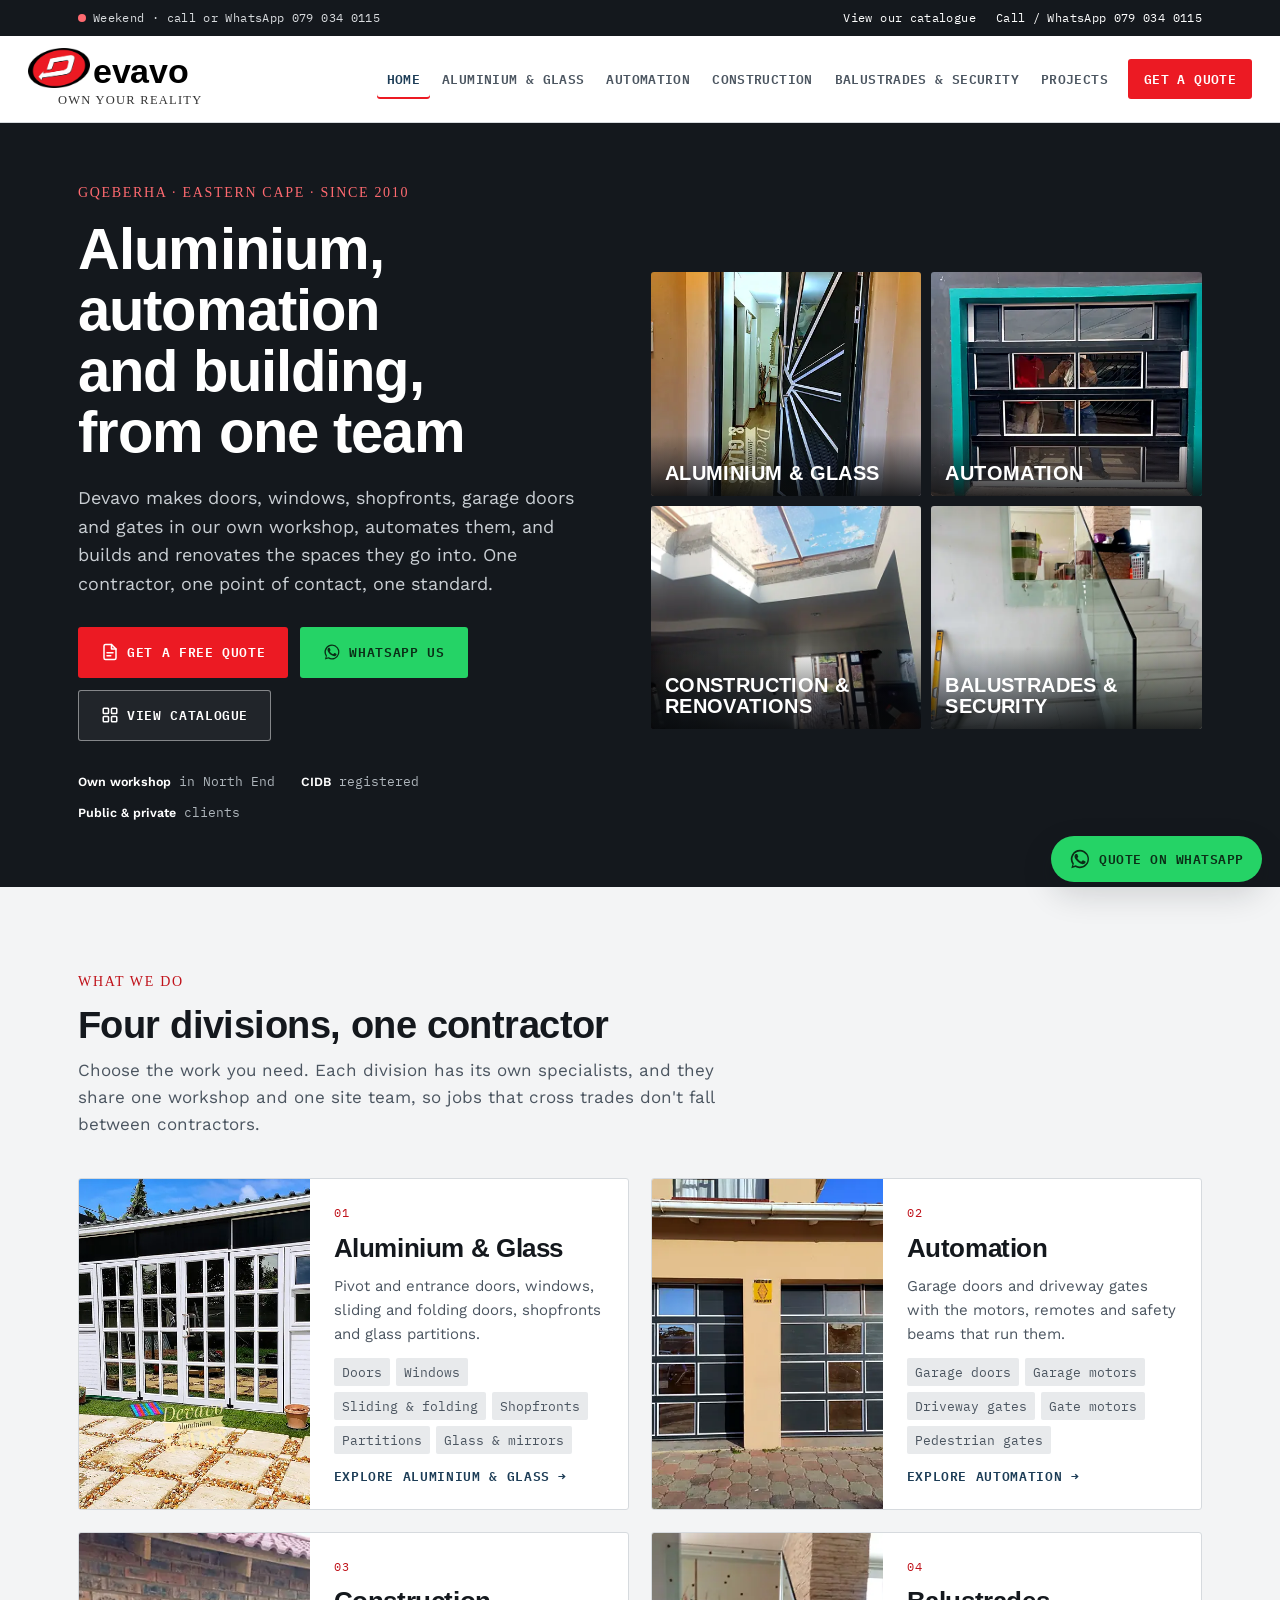
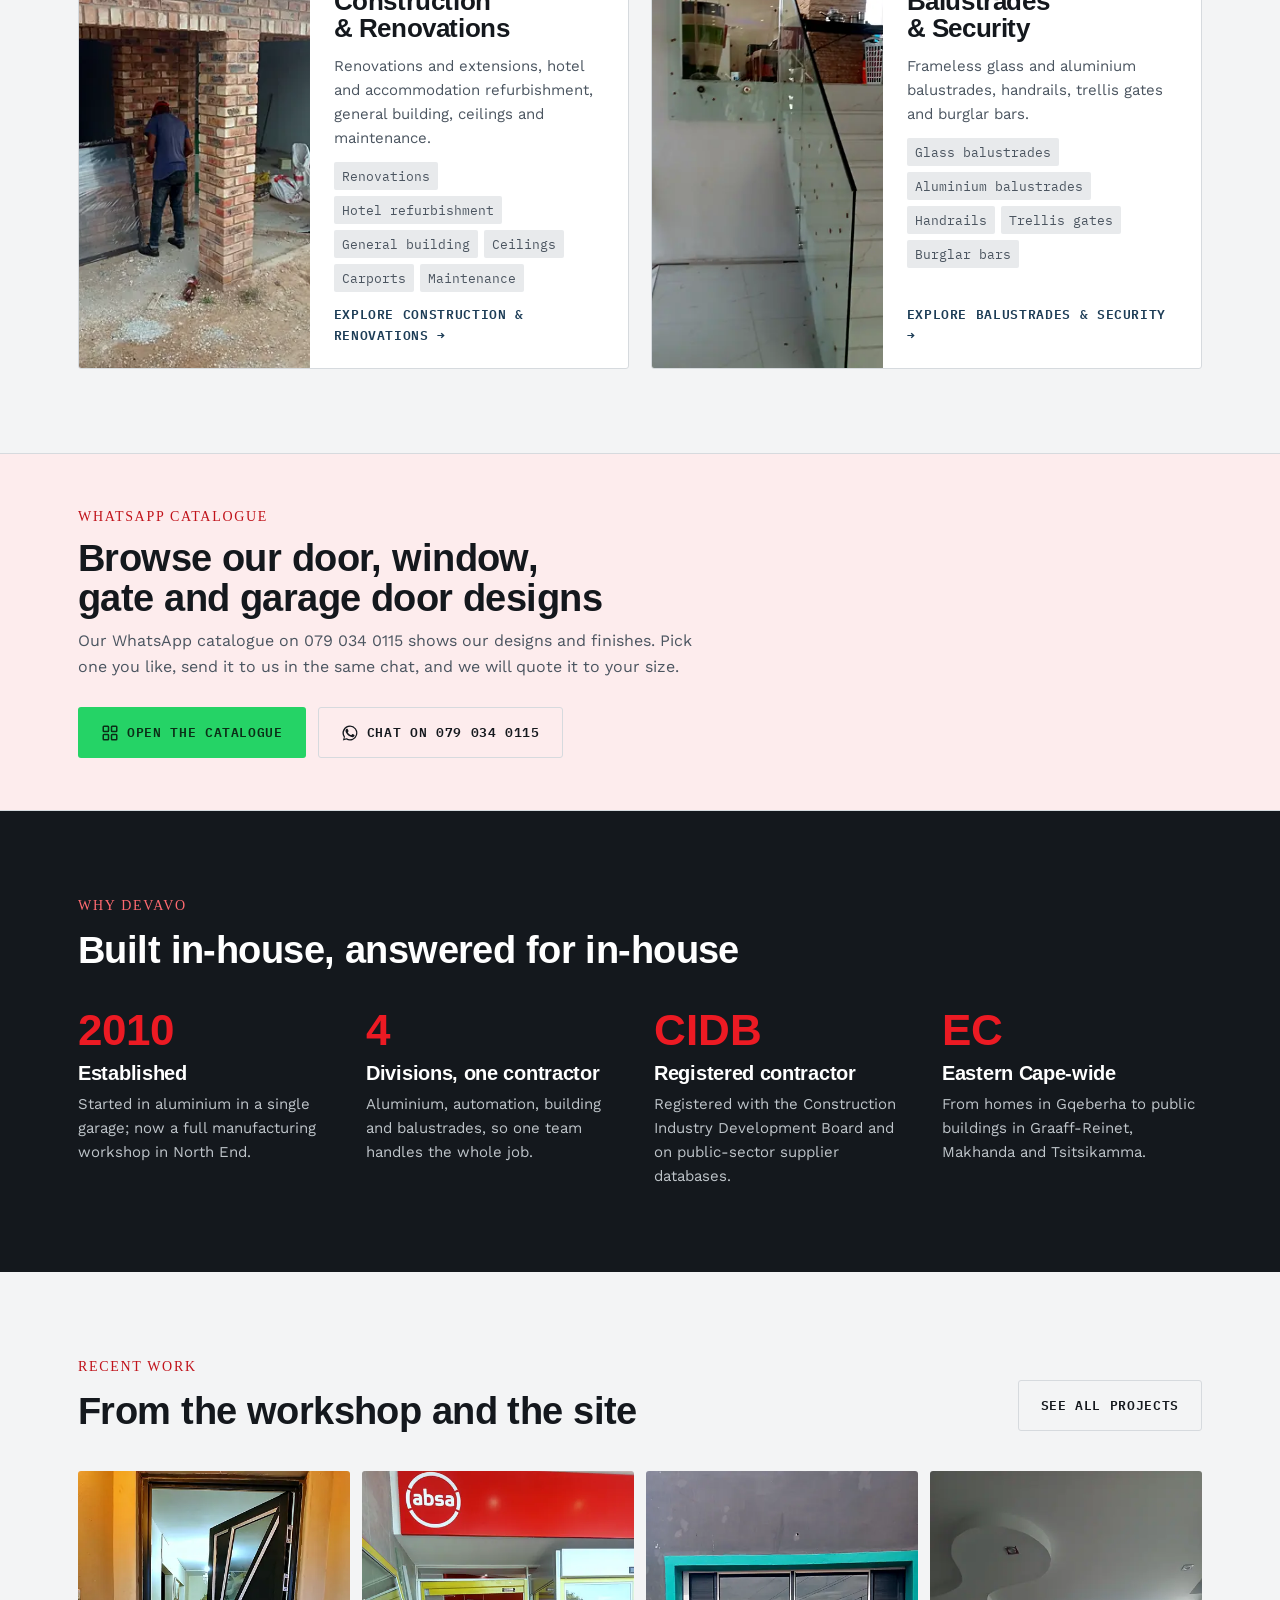
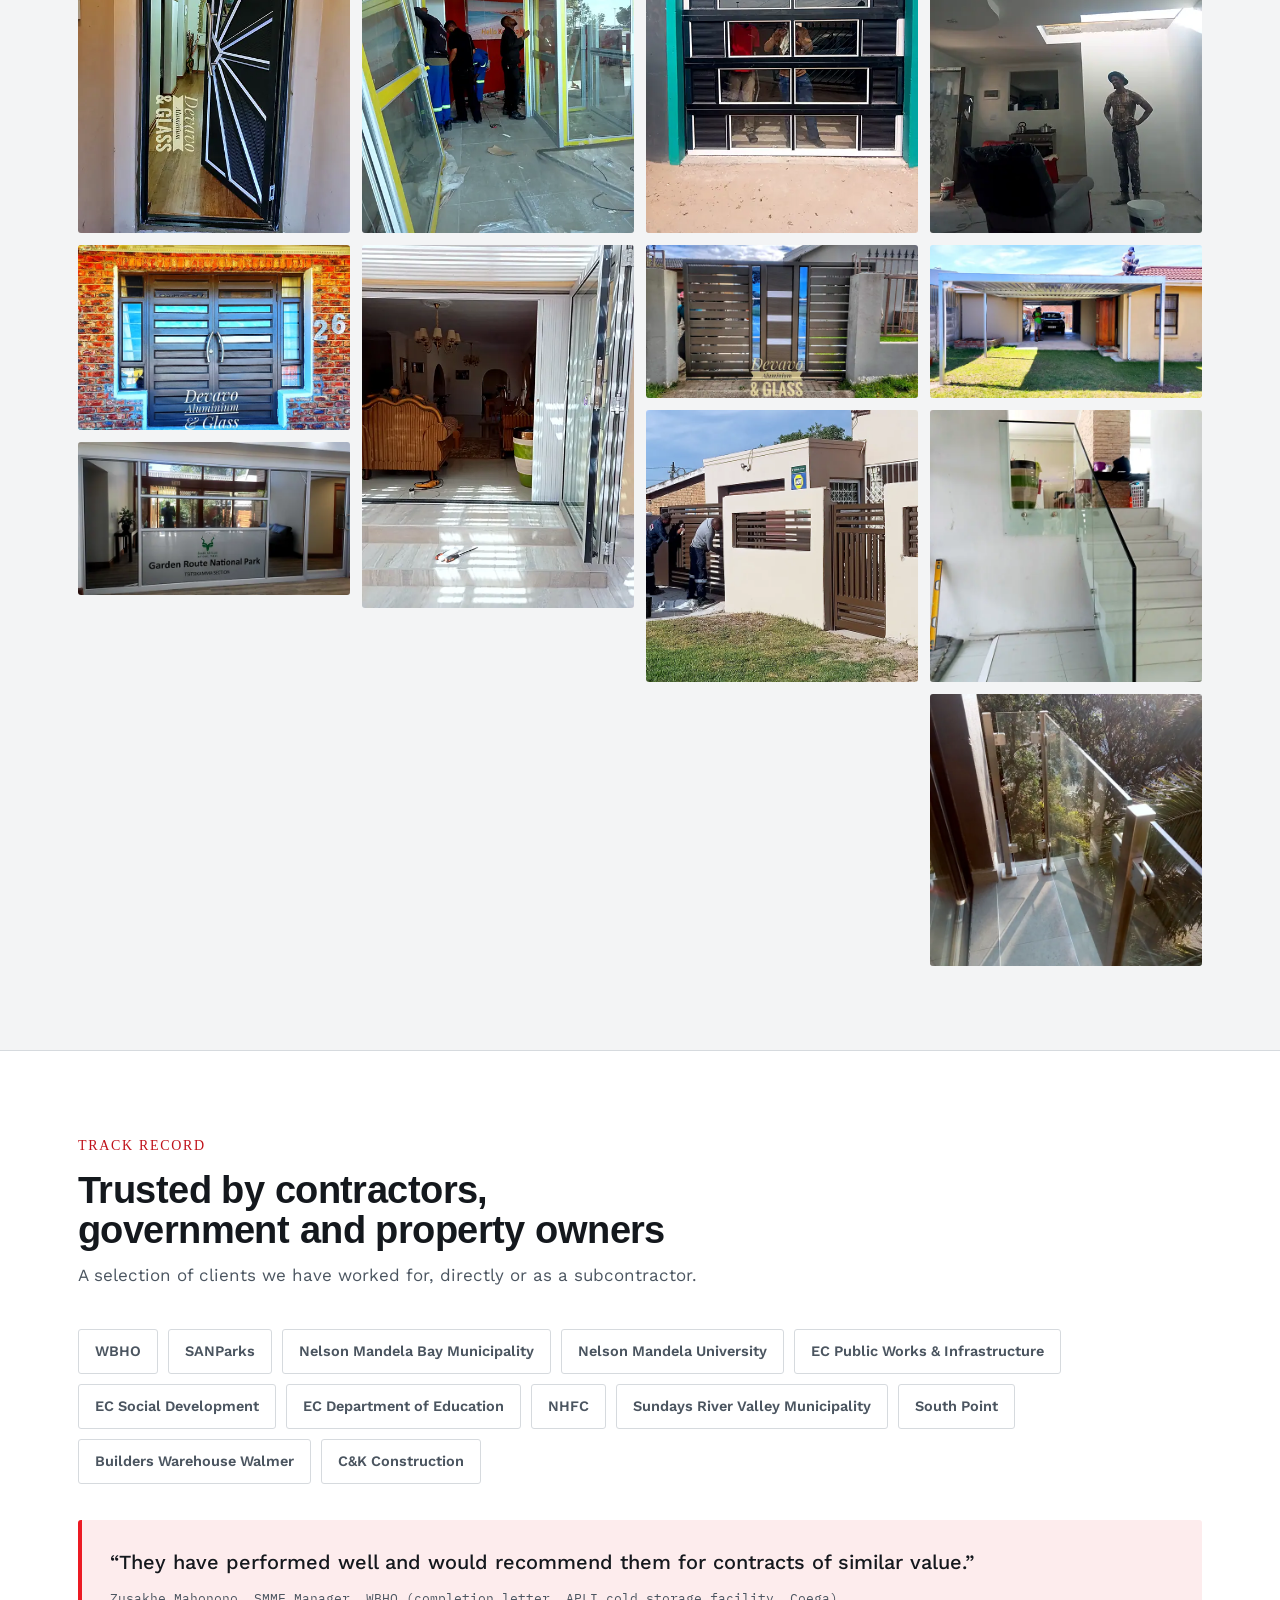
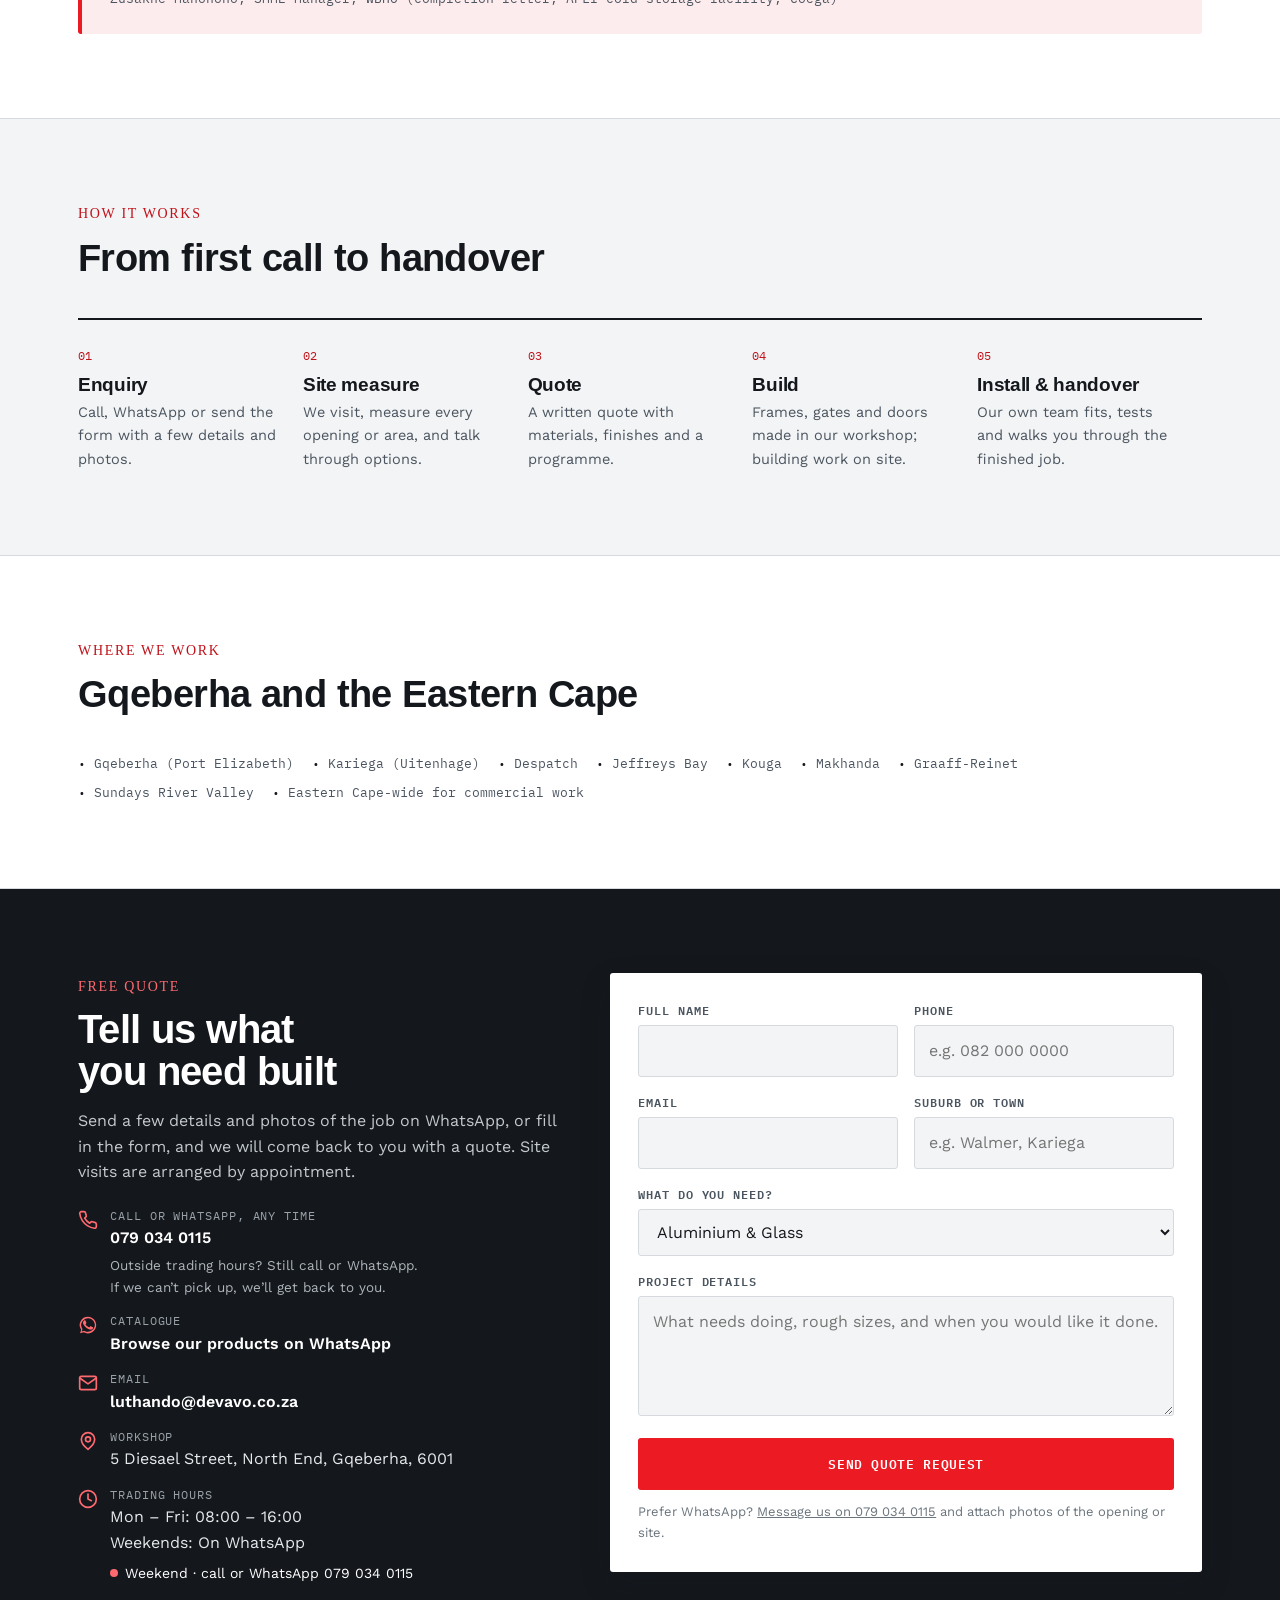
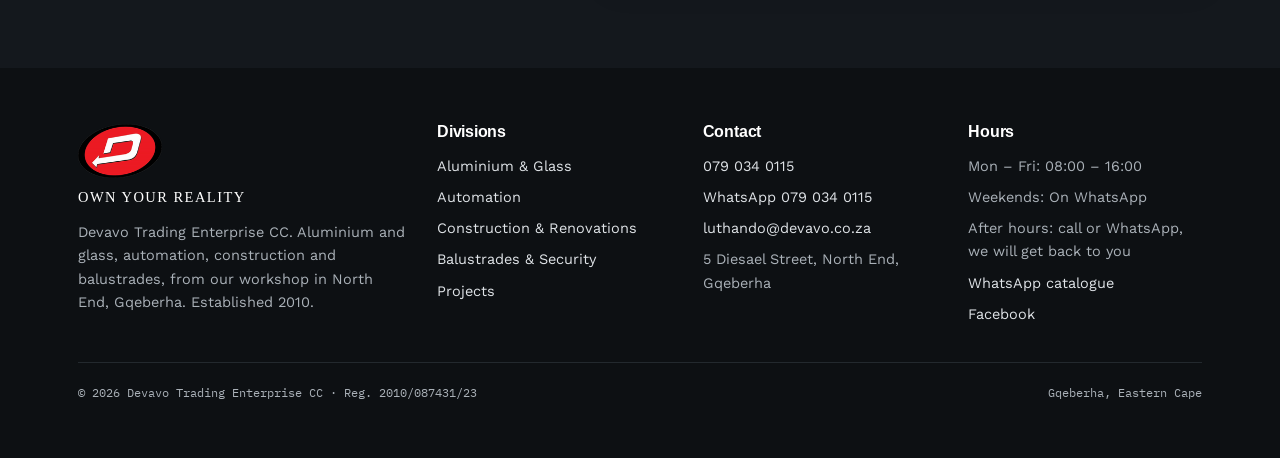
==== commit a0664890: "Update trading hours and keep calling open after hours - Trading hours Mon-Fri 08:00-16:00, weekends" ====
--- a/index.html
+++ b/index.html
@@ -16,13 +16,13 @@
 <link rel="preconnect" href="https://fonts.googleapis.com">
 <link rel="preconnect" href="https://fonts.gstatic.com" crossorigin>
 <link href="https://fonts.googleapis.com/css2?family=Arimo:wght@400;700&family=Tinos:wght@400;700&family=Work+Sans:wght@400;500;600;700&family=IBM+Plex+Mono:wght@500;600&display=swap" rel="stylesheet">
-<link rel="stylesheet" href="assets/site.css">
-<script type="application/ld+json">{"@context": "https://schema.org", "@type": "HomeAndConstructionBusiness", "name": "Devavo", "legalName": "Devavo Trading Enterprise CC", "foundingDate": "2010", "description": "Aluminium and glass, garage doors and gate automation, construction and renovations, and balustrades in Gqeberha and the Eastern Cape.", "email": "luthando@devavo.co.za", "telephone": "+27790340115", "address": {"@type": "PostalAddress", "streetAddress": "5 Diesael Street, North End", "addressLocality": "Gqeberha", "addressRegion": "Eastern Cape", "postalCode": "6001", "addressCountry": "ZA"}, "areaServed": "Eastern Cape, South Africa", "openingHoursSpecification": [{"@type": "OpeningHoursSpecification", "dayOfWeek": ["Monday", "Tuesday", "Wednesday", "Thursday", "Friday"], "opens": "08:00", "closes": "17:00"}, {"@type": "OpeningHoursSpecification", "dayOfWeek": "Saturday", "opens": "08:00", "closes": "13:00"}], "sameAs": ["https://www.facebook.com/share/16CC9W", "https://wa.me/c/27790340115"], "logo": "https://devavo.co.za/images/logo/devavo-logo.png", "image": "https://devavo.co.za/images/logo/devavo-logo.png", "hasOfferCatalog": {"@type": "OfferCatalog", "name": "Services", "itemListElement": [{"@type": "OfferCatalog", "name": "Aluminium & Glass", "itemListElement": [{"@type": "Offer", "itemOffered": {"@type": "Service", "name": "Pivot & entrance doors"}}, {"@type": "Offer", "itemOffered": {"@type": "Service", "name": "Windows"}}, {"@type": "Offer", "itemOffered": {"@type": "Service", "name": "Sliding, folding & stacking doors"}}, {"@type": "Offer", "itemOffered": {"@type": "Service", "name": "Shopfronts & commercial glazing"}}, {"@type": "Offer", "itemOffered": {"@type": "Service", "name": "Enclosures & sunrooms"}}, {"@type": "Offer", "itemOffered": {"@type": "Service", "name": "Glass, mirrors & bathrooms"}}]}, {"@type": "OfferCatalog", "name": "Automation", "itemListElement": [{"@type": "Offer", "itemOffered": {"@type": "Service", "name": "Garage doors"}}, {"@type": "Offer", "itemOffered": {"@type": "Service", "name": "Garage door motors"}}, {"@type": "Offer", "itemOffered": {"@type": "Service", "name": "Driveway gates"}}, {"@type": "Offer", "itemOffered": {"@type": "Service", "name": "Gate motors & automation"}}, {"@type": "Offer", "itemOffered": {"@type": "Service", "name": "Pedestrian gates & boundary infill"}}, {"@type": "Offer", "itemOffered": {"@type": "Service", "name": "Remotes, beams & servicing"}}]}, {"@type": "OfferCatalog", "name": "Construction & Renovations", "itemListElement": [{"@type": "Offer", "itemOffered": {"@type": "Service", "name": "Renovations & extensions"}}, {"@type": "Offer", "itemOffered": {"@type": "Service", "name": "Hotel & accommodation refurbishment"}}, {"@type": "Offer", "itemOffered": {"@type": "Service", "name": "General building"}}, {"@type": "Offer", "itemOffered": {"@type": "Service", "name": "Ceilings, bulkheads & plastering"}}, {"@type": "Offer", "itemOffered": {"@type": "Service", "name": "Carports, roofing & structures"}}, {"@type": "Offer", "itemOffered": {"@type": "Service", "name": "Maintenance & remedial works"}}]}, {"@type": "OfferCatalog", "name": "Balustrades & Security", "itemListElement": [{"@type": "Offer", "itemOffered": {"@type": "Service", "name": "Frameless glass balustrades"}}, {"@type": "Offer", "itemOffered": {"@type": "Service", "name": "Aluminium & glass balustrades"}}, {"@type": "Offer", "itemOffered": {"@type": "Service", "name": "Handrails & railings"}}, {"@type": "Offer", "itemOffered": {"@type": "Service", "name": "Trellis & security gates"}}, {"@type": "Offer", "itemOffered": {"@type": "Service", "name": "Burglar bars"}}, {"@type": "Offer", "itemOffered": {"@type": "Service", "name": "Custom steel & aluminium fabrication"}}]}]}}</script>
+<link rel="stylesheet" href="assets/site.css?v=a710552f">
+<script type="application/ld+json">{"@context": "https://schema.org", "@type": "HomeAndConstructionBusiness", "name": "Devavo", "legalName": "Devavo Trading Enterprise CC", "foundingDate": "2010", "description": "Aluminium and glass, garage doors and gate automation, construction and renovations, and balustrades in Gqeberha and the Eastern Cape.", "email": "luthando@devavo.co.za", "telephone": "+27790340115", "address": {"@type": "PostalAddress", "streetAddress": "5 Diesael Street, North End", "addressLocality": "Gqeberha", "addressRegion": "Eastern Cape", "postalCode": "6001", "addressCountry": "ZA"}, "areaServed": "Eastern Cape, South Africa", "openingHoursSpecification": [{"@type": "OpeningHoursSpecification", "dayOfWeek": ["Monday", "Tuesday", "Wednesday", "Thursday", "Friday"], "opens": "08:00", "closes": "16:00"}], "sameAs": ["https://www.facebook.com/share/16CC9W", "https://wa.me/c/27790340115"], "logo": "https://devavo.co.za/images/logo/devavo-logo.png", "image": "https://devavo.co.za/images/logo/devavo-logo.png", "hasOfferCatalog": {"@type": "OfferCatalog", "name": "Services", "itemListElement": [{"@type": "OfferCatalog", "name": "Aluminium & Glass", "itemListElement": [{"@type": "Offer", "itemOffered": {"@type": "Service", "name": "Pivot & entrance doors"}}, {"@type": "Offer", "itemOffered": {"@type": "Service", "name": "Windows"}}, {"@type": "Offer", "itemOffered": {"@type": "Service", "name": "Sliding, folding & stacking doors"}}, {"@type": "Offer", "itemOffered": {"@type": "Service", "name": "Shopfronts & commercial glazing"}}, {"@type": "Offer", "itemOffered": {"@type": "Service", "name": "Enclosures & sunrooms"}}, {"@type": "Offer", "itemOffered": {"@type": "Service", "name": "Glass, mirrors & bathrooms"}}]}, {"@type": "OfferCatalog", "name": "Automation", "itemListElement": [{"@type": "Offer", "itemOffered": {"@type": "Service", "name": "Garage doors"}}, {"@type": "Offer", "itemOffered": {"@type": "Service", "name": "Garage door motors"}}, {"@type": "Offer", "itemOffered": {"@type": "Service", "name": "Driveway gates"}}, {"@type": "Offer", "itemOffered": {"@type": "Service", "name": "Gate motors & automation"}}, {"@type": "Offer", "itemOffered": {"@type": "Service", "name": "Pedestrian gates & boundary infill"}}, {"@type": "Offer", "itemOffered": {"@type": "Service", "name": "Remotes, beams & servicing"}}]}, {"@type": "OfferCatalog", "name": "Construction & Renovations", "itemListElement": [{"@type": "Offer", "itemOffered": {"@type": "Service", "name": "Renovations & extensions"}}, {"@type": "Offer", "itemOffered": {"@type": "Service", "name": "Hotel & accommodation refurbishment"}}, {"@type": "Offer", "itemOffered": {"@type": "Service", "name": "General building"}}, {"@type": "Offer", "itemOffered": {"@type": "Service", "name": "Ceilings, bulkheads & plastering"}}, {"@type": "Offer", "itemOffered": {"@type": "Service", "name": "Carports, roofing & structures"}}, {"@type": "Offer", "itemOffered": {"@type": "Service", "name": "Maintenance & remedial works"}}]}, {"@type": "OfferCatalog", "name": "Balustrades & Security", "itemListElement": [{"@type": "Offer", "itemOffered": {"@type": "Service", "name": "Frameless glass balustrades"}}, {"@type": "Offer", "itemOffered": {"@type": "Service", "name": "Aluminium & glass balustrades"}}, {"@type": "Offer", "itemOffered": {"@type": "Service", "name": "Handrails & railings"}}, {"@type": "Offer", "itemOffered": {"@type": "Service", "name": "Trellis & security gates"}}, {"@type": "Offer", "itemOffered": {"@type": "Service", "name": "Burglar bars"}}, {"@type": "Offer", "itemOffered": {"@type": "Service", "name": "Custom steel & aluminium fabrication"}}]}]}}</script>
 </head>
 <body>
 <a class="skip" href="#main">Skip to content</a>
 <div class="topbar"><div class="container">
-  <span class="tb-left">Gqeberha workshop · Est. 2010 · Aluminium, automation &amp; building</span>
+  <span class="tb-left"><span class="open-status" data-open-status><i></i><span>Call or WhatsApp 079 034 0115</span></span></span>
   <span class="tb-right"><a href="https://wa.me/c/27790340115" target="_blank" rel="noopener">View<span class="tb-long"> our</span> catalogue</a><a href="tel:+27790340115"><span class="tb-long">Call / WhatsApp </span>079 034 0115</a></span>
 </div></div>
 <header class="site-nav">
@@ -108,11 +108,11 @@
     <h2>Tell us what you need built</h2>
     <p>Send a few details and photos of the job on WhatsApp, or fill in the form, and we will come back to you with a quote. Site visits are arranged by appointment.</p>
     <ul class="contact-list">
-      <li><svg viewBox="0 0 24 24" fill="none" stroke="currentColor" stroke-width="2" stroke-linecap="round" stroke-linejoin="round" aria-hidden="true"><path d="M22 16.9v3a2 2 0 0 1-2.2 2 19.8 19.8 0 0 1-8.6-3.1 19.5 19.5 0 0 1-6-6A19.8 19.8 0 0 1 2.1 4.2 2 2 0 0 1 4.1 2h3a2 2 0 0 1 2 1.7c.1.9.4 1.8.7 2.7a2 2 0 0 1-.5 2.1L8 9.8a16 16 0 0 0 6 6l1.3-1.3a2 2 0 0 1 2.1-.4c.9.3 1.8.6 2.7.7a2 2 0 0 1 1.7 2z"/></svg><div><small>Call or WhatsApp</small><a href="tel:+27790340115">079 034 0115</a></div></li>
+      <li><svg viewBox="0 0 24 24" fill="none" stroke="currentColor" stroke-width="2" stroke-linecap="round" stroke-linejoin="round" aria-hidden="true"><path d="M22 16.9v3a2 2 0 0 1-2.2 2 19.8 19.8 0 0 1-8.6-3.1 19.5 19.5 0 0 1-6-6A19.8 19.8 0 0 1 2.1 4.2 2 2 0 0 1 4.1 2h3a2 2 0 0 1 2 1.7c.1.9.4 1.8.7 2.7a2 2 0 0 1-.5 2.1L8 9.8a16 16 0 0 0 6 6l1.3-1.3a2 2 0 0 1 2.1-.4c.9.3 1.8.6 2.7.7a2 2 0 0 1 1.7 2z"/></svg><div><small>Call or WhatsApp, any time</small><a href="tel:+27790340115">079 034 0115</a><span class="after-hours">Outside trading hours? Still call or WhatsApp. If we can’t pick up, we’ll get back to you.</span></div></li>
       <li><svg viewBox="0 0 24 24" fill="currentColor" aria-hidden="true"><path d="M17.47 14.38c-.3-.15-1.76-.87-2.03-.97-.27-.1-.47-.15-.67.15-.2.3-.77.97-.94 1.16-.17.2-.35.22-.64.07-.3-.15-1.26-.46-2.39-1.47-.88-.79-1.48-1.76-1.65-2.06-.17-.3-.02-.46.13-.6.13-.14.3-.35.45-.52.15-.17.2-.3.3-.5.1-.2.05-.37-.03-.52-.07-.15-.67-1.61-.92-2.2-.24-.58-.49-.5-.67-.51h-.57c-.2 0-.52.07-.79.37-.27.3-1.04 1.02-1.04 2.48s1.07 2.88 1.21 3.07c.15.2 2.1 3.2 5.08 4.49.71.31 1.26.49 1.7.63.71.23 1.36.2 1.87.12.57-.09 1.76-.72 2-1.41.25-.7.25-1.29.18-1.41-.08-.13-.27-.2-.57-.35z"/><path d="M12 2a10 10 0 0 0-8.2 15.7L2.5 22l4.43-1.26A10 10 0 1 0 12 2zm0 18.2a8.2 8.2 0 0 1-4.17-1.14l-.3-.18-3.01.86.83-2.94-.19-.3A8.2 8.2 0 1 1 12 20.2z"/></svg><div><small>Catalogue</small><a href="https://wa.me/c/27790340115" target="_blank" rel="noopener">Browse our products on WhatsApp</a></div></li>
       <li><svg viewBox="0 0 24 24" fill="none" stroke="currentColor" stroke-width="2" stroke-linecap="round" stroke-linejoin="round" aria-hidden="true"><rect x="2" y="4" width="20" height="16" rx="2"/><path d="m22 6-10 7L2 6"/></svg><div><small>Email</small><a href="mailto:luthando@devavo.co.za">luthando@devavo.co.za</a></div></li>
       <li><svg viewBox="0 0 24 24" fill="none" stroke="currentColor" stroke-width="2" stroke-linecap="round" stroke-linejoin="round" aria-hidden="true"><path d="M20 10c0 6-8 12-8 12s-8-6-8-12a8 8 0 0 1 16 0z"/><circle cx="12" cy="10" r="3"/></svg><div><small>Workshop</small>5 Diesael Street, North End, Gqeberha, 6001</div></li>
-      <li><svg viewBox="0 0 24 24" fill="none" stroke="currentColor" stroke-width="2" stroke-linecap="round" stroke-linejoin="round" aria-hidden="true"><circle cx="12" cy="12" r="10"/><path d="M12 6v6l4 2"/></svg><div><small>Hours</small>Mon – Fri: 08:00 – 17:00<br>Saturday: 08:00 – 13:00</div></li>
+      <li><svg viewBox="0 0 24 24" fill="none" stroke="currentColor" stroke-width="2" stroke-linecap="round" stroke-linejoin="round" aria-hidden="true"><circle cx="12" cy="12" r="10"/><path d="M12 6v6l4 2"/></svg><div><small>Trading hours</small>Mon – Fri: 08:00 – 16:00<br>Weekends: On WhatsApp<span class="open-status on-dark" data-open-status><i></i><span></span></span></div></li>
     </ul>
   </div>
   <form class="quote" name="quote" method="POST" data-netlify="true" netlify-honeypot="bot-field">
@@ -145,7 +145,7 @@
     <div><h4>Divisions</h4><ul><li><a href="aluminium-glass.html">Aluminium &amp; Glass</a></li><li><a href="automation.html">Automation</a></li><li><a href="construction.html">Construction &amp; Renovations</a></li><li><a href="balustrades-security.html">Balustrades &amp; Security</a></li><li><a href="projects.html">Projects</a></li></ul></div>
     <div><h4>Contact</h4><ul><li><a href="tel:+27790340115">079 034 0115</a></li><li><a href="https://wa.me/27790340115?text=Hi%20Devavo%2C%20I%27d%20like%20a%20quote%20for%20" target="_blank" rel="noopener">WhatsApp 079 034 0115</a></li>
       <li><a href="mailto:luthando@devavo.co.za">luthando@devavo.co.za</a></li><li>5 Diesael Street, North End, Gqeberha</li></ul></div>
-    <div><h4>Hours</h4><ul><li>Mon – Fri: 08:00 – 17:00</li><li>Saturday: 08:00 – 13:00</li><li><a href="https://wa.me/c/27790340115" target="_blank" rel="noopener">WhatsApp catalogue</a></li>
+    <div><h4>Hours</h4><ul><li>Mon – Fri: 08:00 – 16:00</li><li>Weekends: On WhatsApp</li><li>After hours: call or WhatsApp, we will get back to you</li><li><a href="https://wa.me/c/27790340115" target="_blank" rel="noopener">WhatsApp catalogue</a></li>
       <li><a href="https://www.facebook.com/share/16CC9W" target="_blank" rel="noopener">Facebook</a></li></ul></div>
   </div>
   <div class="legal"><span>© <span id="year">2026</span> Devavo Trading Enterprise CC · Reg. 2010/087431/23</span><span>Gqeberha, Eastern Cape</span></div>
@@ -160,6 +160,6 @@
   <img alt=""><p class="cap"></p>
   <button class="x" aria-label="Close">×</button><button class="prev" aria-label="Previous photo">‹</button><button class="next" aria-label="Next photo">›</button>
 </div>
-<script src="assets/site.js" defer></script>
+<script src="assets/site.js?v=c78fa0ff" defer></script>
 </body>
 </html>
--- a/assets/site.css
+++ b/assets/site.css
@@ -48,7 +48,7 @@
 .topbar a{ color:#fff; text-decoration:none; }
 .topbar .tb-right{ display:flex; gap:20px; }
 .topbar a{ white-space:nowrap; }
-@media (max-width:760px){ .topbar .tb-left, .topbar .tb-long{ display:none; } .topbar .container{ justify-content:center; } }
+@media (max-width:760px){ .topbar .tb-long{ display:none; } .topbar .container{ justify-content:space-between; } .open-status > span{ font-size:11px; } }
 
 header.site-nav{ position:sticky; top:0; z-index:50; background:color-mix(in srgb, var(--surface) 94%, transparent); backdrop-filter:blur(10px); border-bottom:1px solid var(--line); }
 .nav-row{ display:flex; align-items:center; justify-content:space-between; gap:16px; padding:12px var(--gutter); max-width:1320px; margin:0 auto; }
@@ -312,3 +312,11 @@
 .cat-copy h2{ font-size:clamp(26px,3.2vw,38px); }
 .cat-copy p{ color:var(--graphite); }
 .cat-actions{ display:flex; gap:12px; flex-wrap:wrap; }
+
+/* ---------- open / closed status ---------- */
+.open-status{ display:inline-flex; align-items:center; gap:7px; white-space:nowrap; }
+.open-status i{ width:8px; height:8px; border-radius:50%; background:#8a939b; flex:none; }
+.open-status.is-open i{ background:#2fd36b; box-shadow:0 0 0 3px rgba(47,211,107,.2); }
+.open-status.is-closed i{ background:var(--red-on-dark); }
+.contact-list .open-status{ display:flex; margin-top:6px; color:#fff; font-size:14px; }
+.after-hours{ display:block; color:#aeb5bb; font-size:13.5px; margin-top:4px; max-width:40ch; }
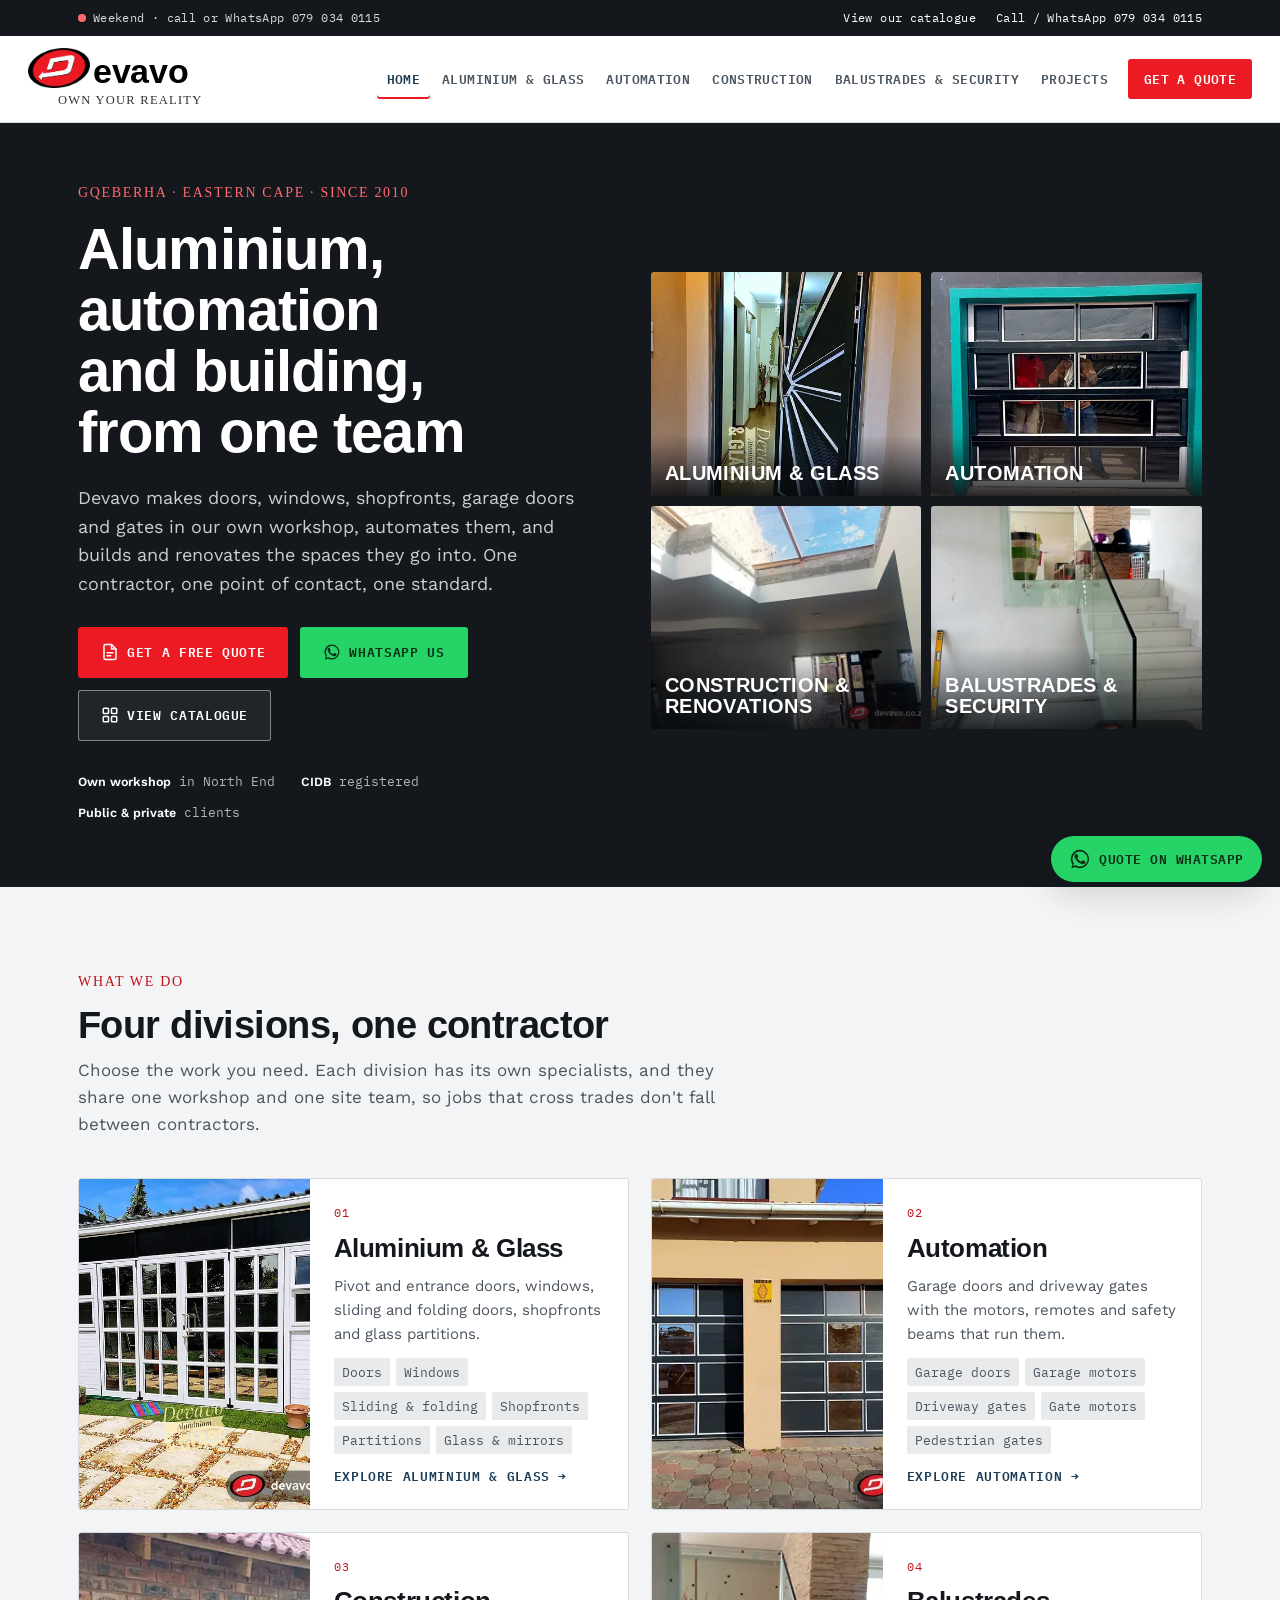
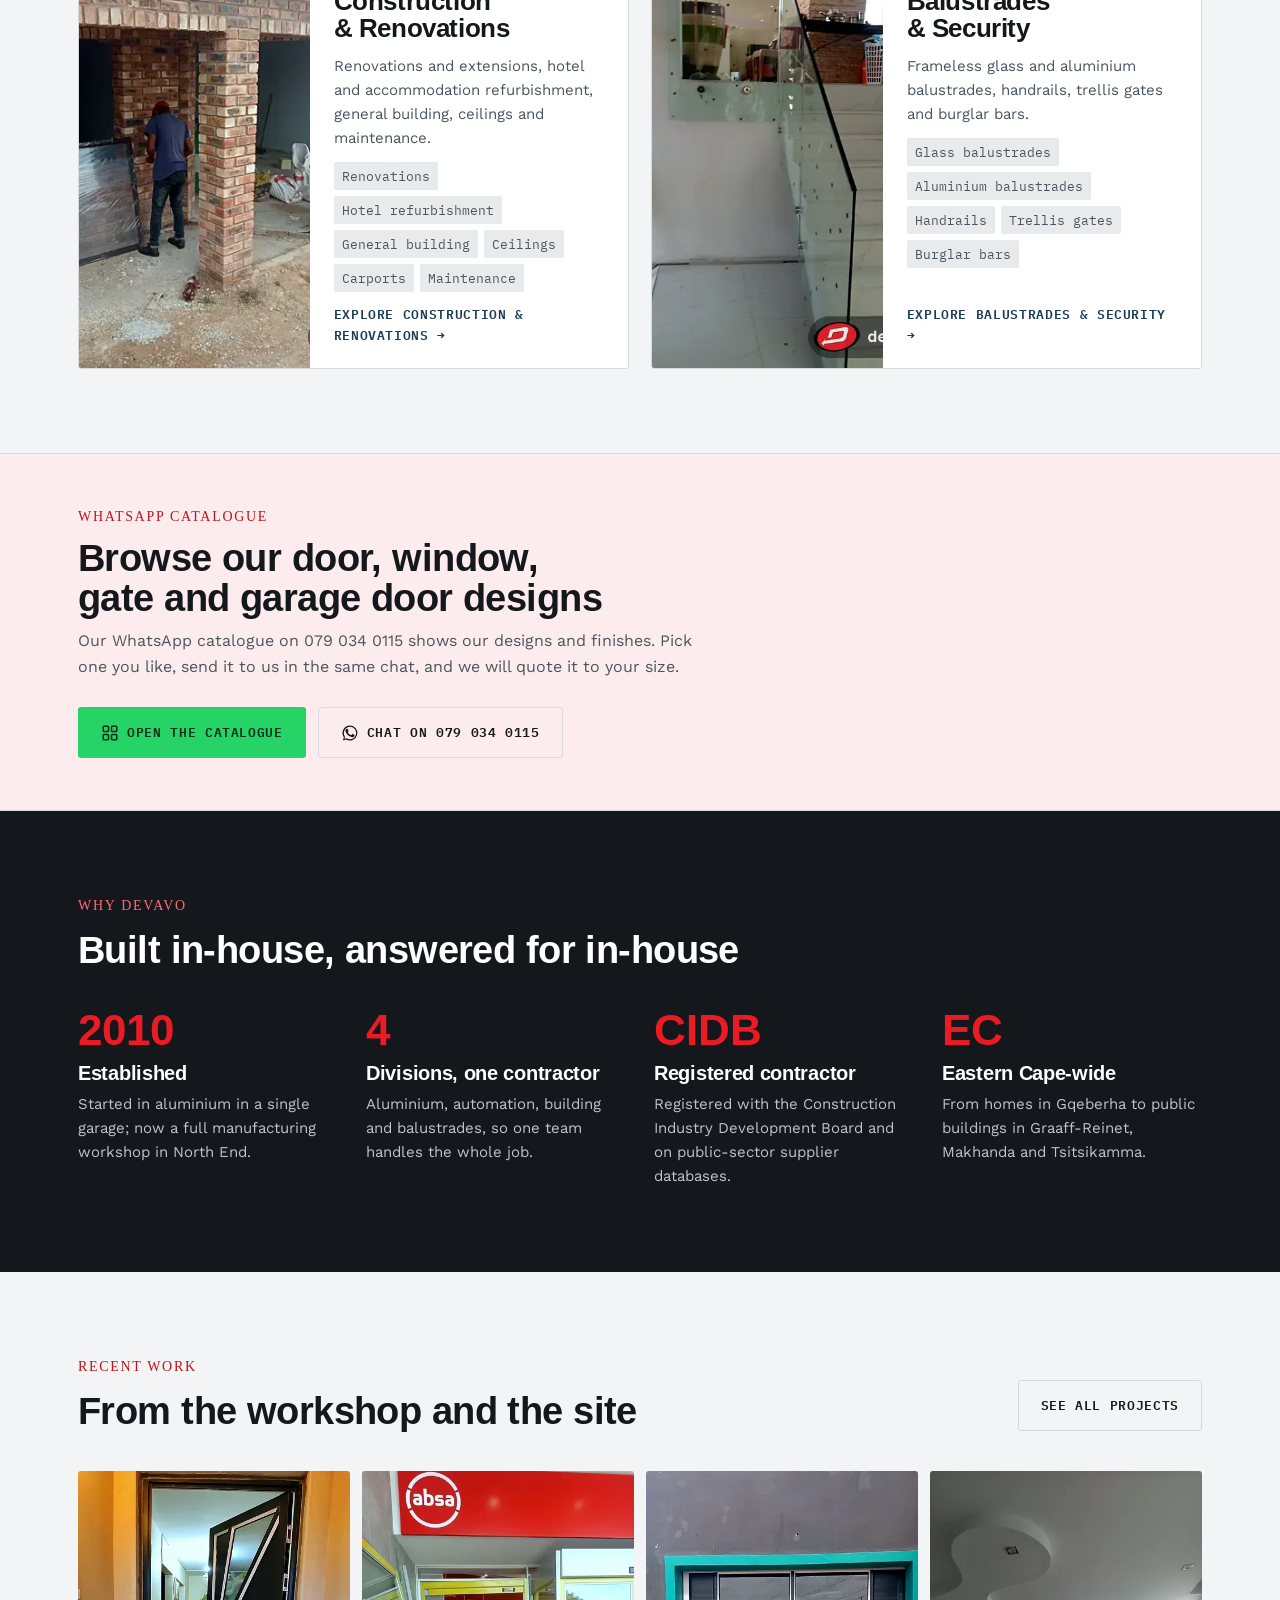
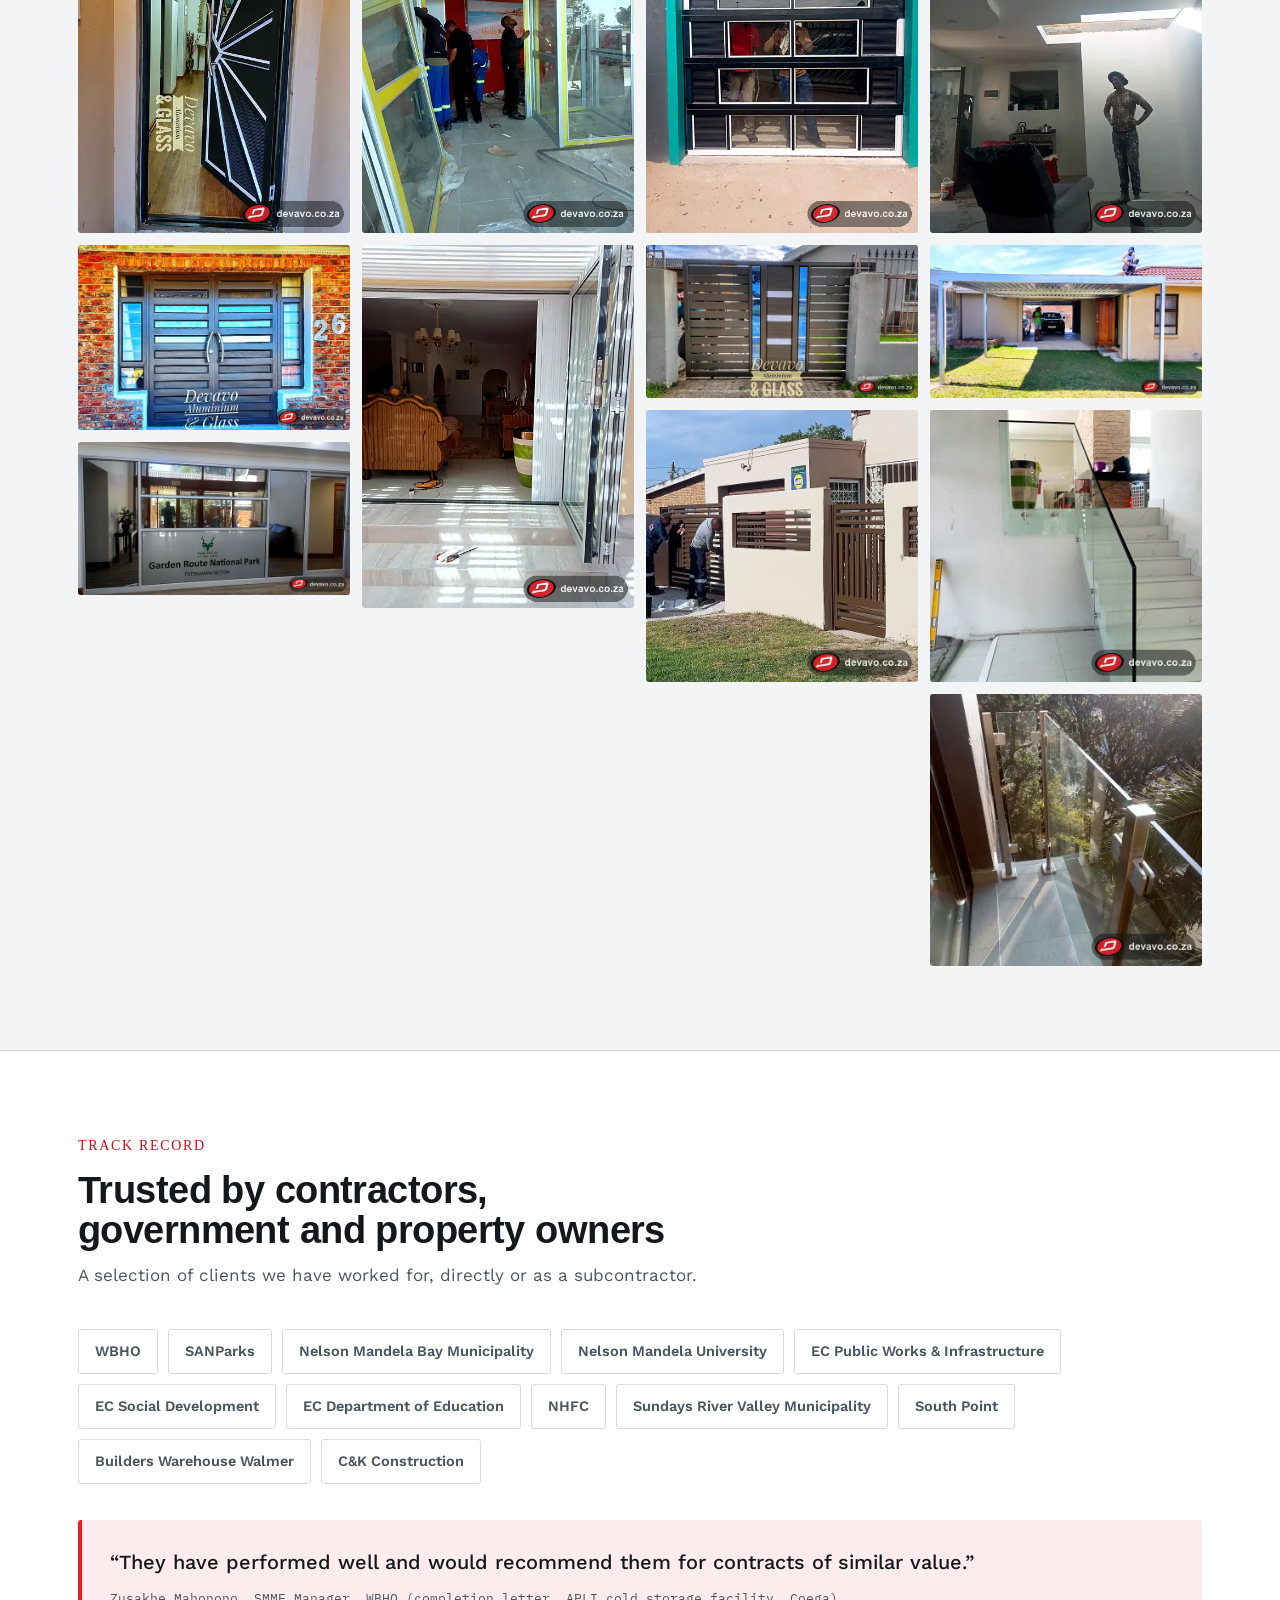
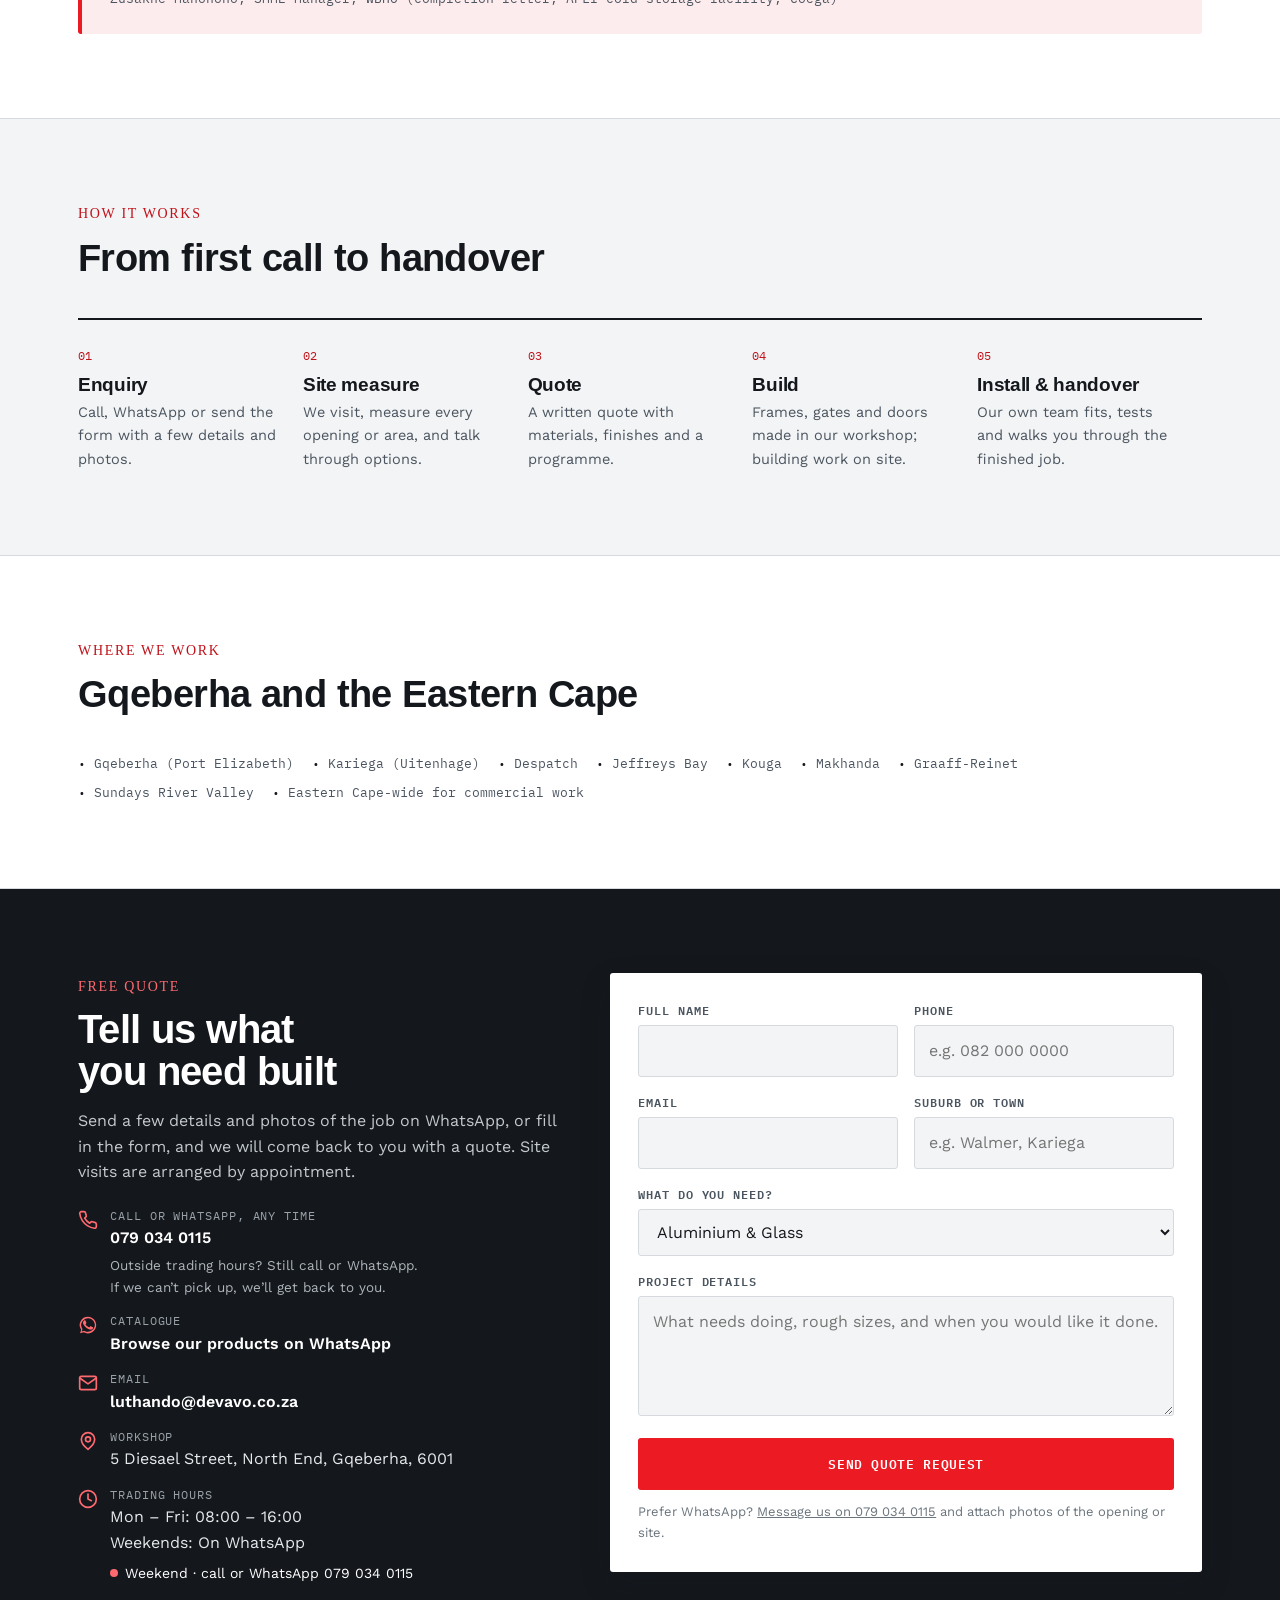
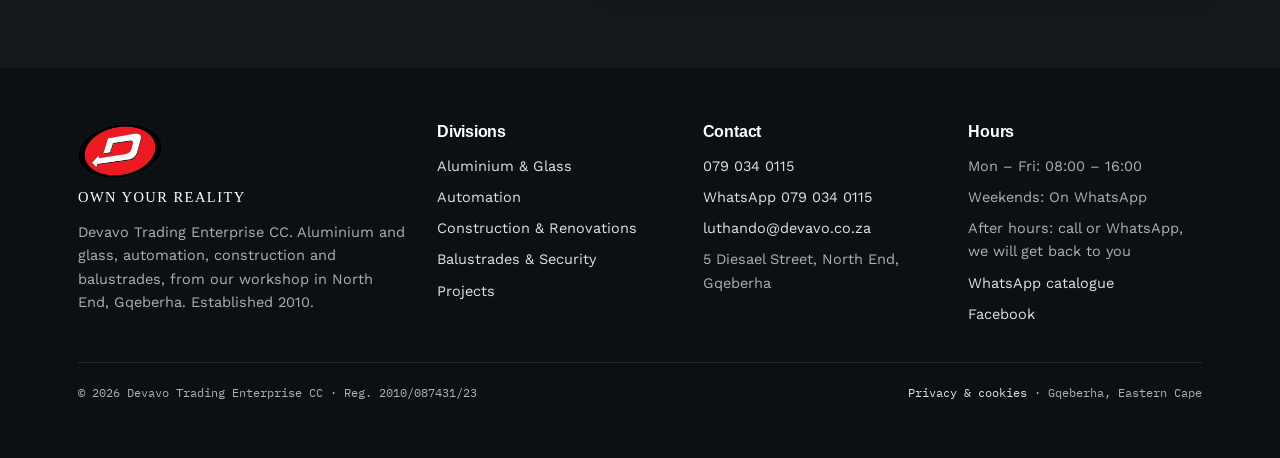
==== commit 729e92f2: "Protect photos and videos; prepare visitor stats and Meta Pixel - Corner watermark (logo + devavo.co" ====
--- a/index.html
+++ b/index.html
@@ -16,7 +16,8 @@
 <link rel="preconnect" href="https://fonts.googleapis.com">
 <link rel="preconnect" href="https://fonts.gstatic.com" crossorigin>
 <link href="https://fonts.googleapis.com/css2?family=Arimo:wght@400;700&family=Tinos:wght@400;700&family=Work+Sans:wght@400;500;600;700&family=IBM+Plex+Mono:wght@500;600&display=swap" rel="stylesheet">
-<link rel="stylesheet" href="assets/site.css?v=a710552f">
+<link rel="stylesheet" href="assets/site.css?v=da99be8c">
+
 <script type="application/ld+json">{"@context": "https://schema.org", "@type": "HomeAndConstructionBusiness", "name": "Devavo", "legalName": "Devavo Trading Enterprise CC", "foundingDate": "2010", "description": "Aluminium and glass, garage doors and gate automation, construction and renovations, and balustrades in Gqeberha and the Eastern Cape.", "email": "luthando@devavo.co.za", "telephone": "+27790340115", "address": {"@type": "PostalAddress", "streetAddress": "5 Diesael Street, North End", "addressLocality": "Gqeberha", "addressRegion": "Eastern Cape", "postalCode": "6001", "addressCountry": "ZA"}, "areaServed": "Eastern Cape, South Africa", "openingHoursSpecification": [{"@type": "OpeningHoursSpecification", "dayOfWeek": ["Monday", "Tuesday", "Wednesday", "Thursday", "Friday"], "opens": "08:00", "closes": "16:00"}], "sameAs": ["https://www.facebook.com/share/16CC9W", "https://wa.me/c/27790340115"], "logo": "https://devavo.co.za/images/logo/devavo-logo.png", "image": "https://devavo.co.za/images/logo/devavo-logo.png", "hasOfferCatalog": {"@type": "OfferCatalog", "name": "Services", "itemListElement": [{"@type": "OfferCatalog", "name": "Aluminium & Glass", "itemListElement": [{"@type": "Offer", "itemOffered": {"@type": "Service", "name": "Pivot & entrance doors"}}, {"@type": "Offer", "itemOffered": {"@type": "Service", "name": "Windows"}}, {"@type": "Offer", "itemOffered": {"@type": "Service", "name": "Sliding, folding & stacking doors"}}, {"@type": "Offer", "itemOffered": {"@type": "Service", "name": "Shopfronts & commercial glazing"}}, {"@type": "Offer", "itemOffered": {"@type": "Service", "name": "Enclosures & sunrooms"}}, {"@type": "Offer", "itemOffered": {"@type": "Service", "name": "Glass, mirrors & bathrooms"}}]}, {"@type": "OfferCatalog", "name": "Automation", "itemListElement": [{"@type": "Offer", "itemOffered": {"@type": "Service", "name": "Garage doors"}}, {"@type": "Offer", "itemOffered": {"@type": "Service", "name": "Garage door motors"}}, {"@type": "Offer", "itemOffered": {"@type": "Service", "name": "Driveway gates"}}, {"@type": "Offer", "itemOffered": {"@type": "Service", "name": "Gate motors & automation"}}, {"@type": "Offer", "itemOffered": {"@type": "Service", "name": "Pedestrian gates & boundary infill"}}, {"@type": "Offer", "itemOffered": {"@type": "Service", "name": "Remotes, beams & servicing"}}]}, {"@type": "OfferCatalog", "name": "Construction & Renovations", "itemListElement": [{"@type": "Offer", "itemOffered": {"@type": "Service", "name": "Renovations & extensions"}}, {"@type": "Offer", "itemOffered": {"@type": "Service", "name": "Hotel & accommodation refurbishment"}}, {"@type": "Offer", "itemOffered": {"@type": "Service", "name": "General building"}}, {"@type": "Offer", "itemOffered": {"@type": "Service", "name": "Ceilings, bulkheads & plastering"}}, {"@type": "Offer", "itemOffered": {"@type": "Service", "name": "Carports, roofing & structures"}}, {"@type": "Offer", "itemOffered": {"@type": "Service", "name": "Maintenance & remedial works"}}]}, {"@type": "OfferCatalog", "name": "Balustrades & Security", "itemListElement": [{"@type": "Offer", "itemOffered": {"@type": "Service", "name": "Frameless glass balustrades"}}, {"@type": "Offer", "itemOffered": {"@type": "Service", "name": "Aluminium & glass balustrades"}}, {"@type": "Offer", "itemOffered": {"@type": "Service", "name": "Handrails & railings"}}, {"@type": "Offer", "itemOffered": {"@type": "Service", "name": "Trellis & security gates"}}, {"@type": "Offer", "itemOffered": {"@type": "Service", "name": "Burglar bars"}}, {"@type": "Offer", "itemOffered": {"@type": "Service", "name": "Custom steel & aluminium fabrication"}}]}]}}</script>
 </head>
 <body>
@@ -148,7 +149,7 @@
     <div><h4>Hours</h4><ul><li>Mon – Fri: 08:00 – 16:00</li><li>Weekends: On WhatsApp</li><li>After hours: call or WhatsApp, we will get back to you</li><li><a href="https://wa.me/c/27790340115" target="_blank" rel="noopener">WhatsApp catalogue</a></li>
       <li><a href="https://www.facebook.com/share/16CC9W" target="_blank" rel="noopener">Facebook</a></li></ul></div>
   </div>
-  <div class="legal"><span>© <span id="year">2026</span> Devavo Trading Enterprise CC · Reg. 2010/087431/23</span><span>Gqeberha, Eastern Cape</span></div>
+  <div class="legal"><span>© <span id="year">2026</span> Devavo Trading Enterprise CC · Reg. 2010/087431/23</span><span><a href="privacy.html">Privacy &amp; cookies</a> · Gqeberha, Eastern Cape</span></div>
 </div></footer>
 <nav class="action-bar" aria-label="Quick contact">
   <a href="tel:+27790340115"><svg viewBox="0 0 24 24" fill="none" stroke="currentColor" stroke-width="2" stroke-linecap="round" stroke-linejoin="round" aria-hidden="true"><path d="M22 16.9v3a2 2 0 0 1-2.2 2 19.8 19.8 0 0 1-8.6-3.1 19.5 19.5 0 0 1-6-6A19.8 19.8 0 0 1 2.1 4.2 2 2 0 0 1 4.1 2h3a2 2 0 0 1 2 1.7c.1.9.4 1.8.7 2.7a2 2 0 0 1-.5 2.1L8 9.8a16 16 0 0 0 6 6l1.3-1.3a2 2 0 0 1 2.1-.4c.9.3 1.8.6 2.7.7a2 2 0 0 1 1.7 2z"/></svg>Call</a>
@@ -156,10 +157,11 @@
   <a class="q" href="contact.html"><svg viewBox="0 0 24 24" fill="none" stroke="currentColor" stroke-width="2" stroke-linecap="round" stroke-linejoin="round" aria-hidden="true"><path d="M14 2H6a2 2 0 0 0-2 2v16a2 2 0 0 0 2 2h12a2 2 0 0 0 2-2V8z"/><path d="M14 2v6h6M8 13h8M8 17h5"/></svg>Free quote</a>
 </nav>
 <a class="wa-float" href="https://wa.me/27790340115?text=Hi%20Devavo%2C%20I%27d%20like%20a%20quote%20for%20" target="_blank" rel="noopener" aria-label="Get a quote on WhatsApp"><svg viewBox="0 0 24 24" fill="currentColor" aria-hidden="true"><path d="M17.47 14.38c-.3-.15-1.76-.87-2.03-.97-.27-.1-.47-.15-.67.15-.2.3-.77.97-.94 1.16-.17.2-.35.22-.64.07-.3-.15-1.26-.46-2.39-1.47-.88-.79-1.48-1.76-1.65-2.06-.17-.3-.02-.46.13-.6.13-.14.3-.35.45-.52.15-.17.2-.3.3-.5.1-.2.05-.37-.03-.52-.07-.15-.67-1.61-.92-2.2-.24-.58-.49-.5-.67-.51h-.57c-.2 0-.52.07-.79.37-.27.3-1.04 1.02-1.04 2.48s1.07 2.88 1.21 3.07c.15.2 2.1 3.2 5.08 4.49.71.31 1.26.49 1.7.63.71.23 1.36.2 1.87.12.57-.09 1.76-.72 2-1.41.25-.7.25-1.29.18-1.41-.08-.13-.27-.2-.57-.35z"/><path d="M12 2a10 10 0 0 0-8.2 15.7L2.5 22l4.43-1.26A10 10 0 1 0 12 2zm0 18.2a8.2 8.2 0 0 1-4.17-1.14l-.3-.18-3.01.86.83-2.94-.19-.3A8.2 8.2 0 1 1 12 20.2z"/></svg><span>Quote on WhatsApp</span></a>
+
 <div class="lightbox" id="lightbox" role="dialog" aria-modal="true" aria-label="Photo viewer">
   <img alt=""><p class="cap"></p>
   <button class="x" aria-label="Close">×</button><button class="prev" aria-label="Previous photo">‹</button><button class="next" aria-label="Next photo">›</button>
 </div>
-<script src="assets/site.js?v=c78fa0ff" defer></script>
+<script src="assets/site.js?v=a57032a3" defer></script>
 </body>
 </html>
--- a/assets/site.css
+++ b/assets/site.css
@@ -320,3 +320,16 @@
 .open-status.is-closed i{ background:var(--red-on-dark); }
 .contact-list .open-status{ display:flex; margin-top:6px; color:#fff; font-size:14px; }
 .after-hours{ display:block; color:#aeb5bb; font-size:13.5px; margin-top:4px; max-width:40ch; }
+
+/* ---------- image & video protection ---------- */
+img, video{ -webkit-user-drag:none; user-select:none; -webkit-user-select:none; -webkit-touch-callout:none; }
+
+/* ---------- cookie consent ---------- */
+.consent{ position:fixed; left:16px; right:16px; bottom:16px; z-index:120; max-width:560px; margin:0 auto; background:var(--charcoal); color:#e6e8ea; padding:16px 18px; border-radius:var(--radius); box-shadow:var(--shadow-2); display:flex; gap:14px; align-items:center; flex-wrap:wrap; }
+.consent[hidden]{ display:none; }
+.consent p{ flex:1 1 260px; font-size:14px; }
+.consent a{ color:#fff; }
+.consent div{ display:flex; gap:8px; }
+.consent .btn{ padding:10px 16px; }
+.consent .btn-outline{ color:#fff; border-color:#4b5560; }
+@media (max-width:860px){ .consent{ bottom:70px; } }
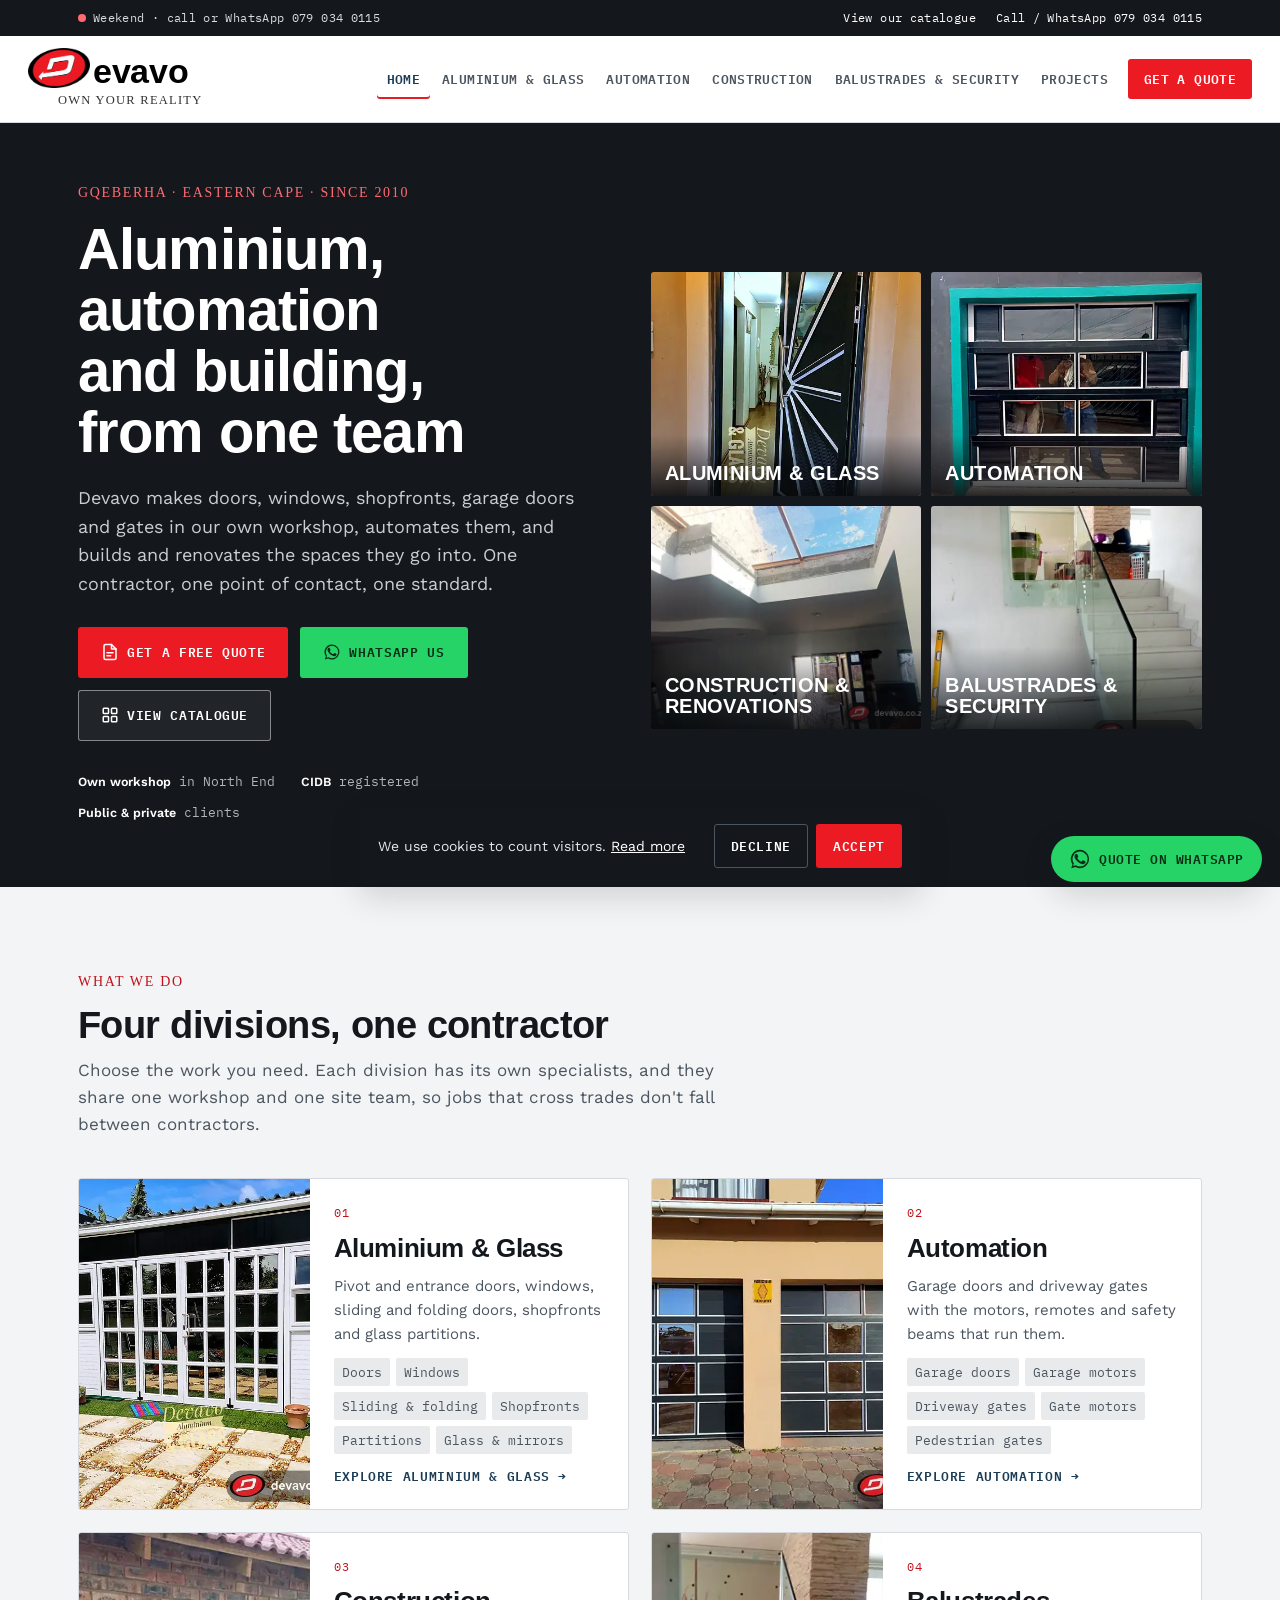
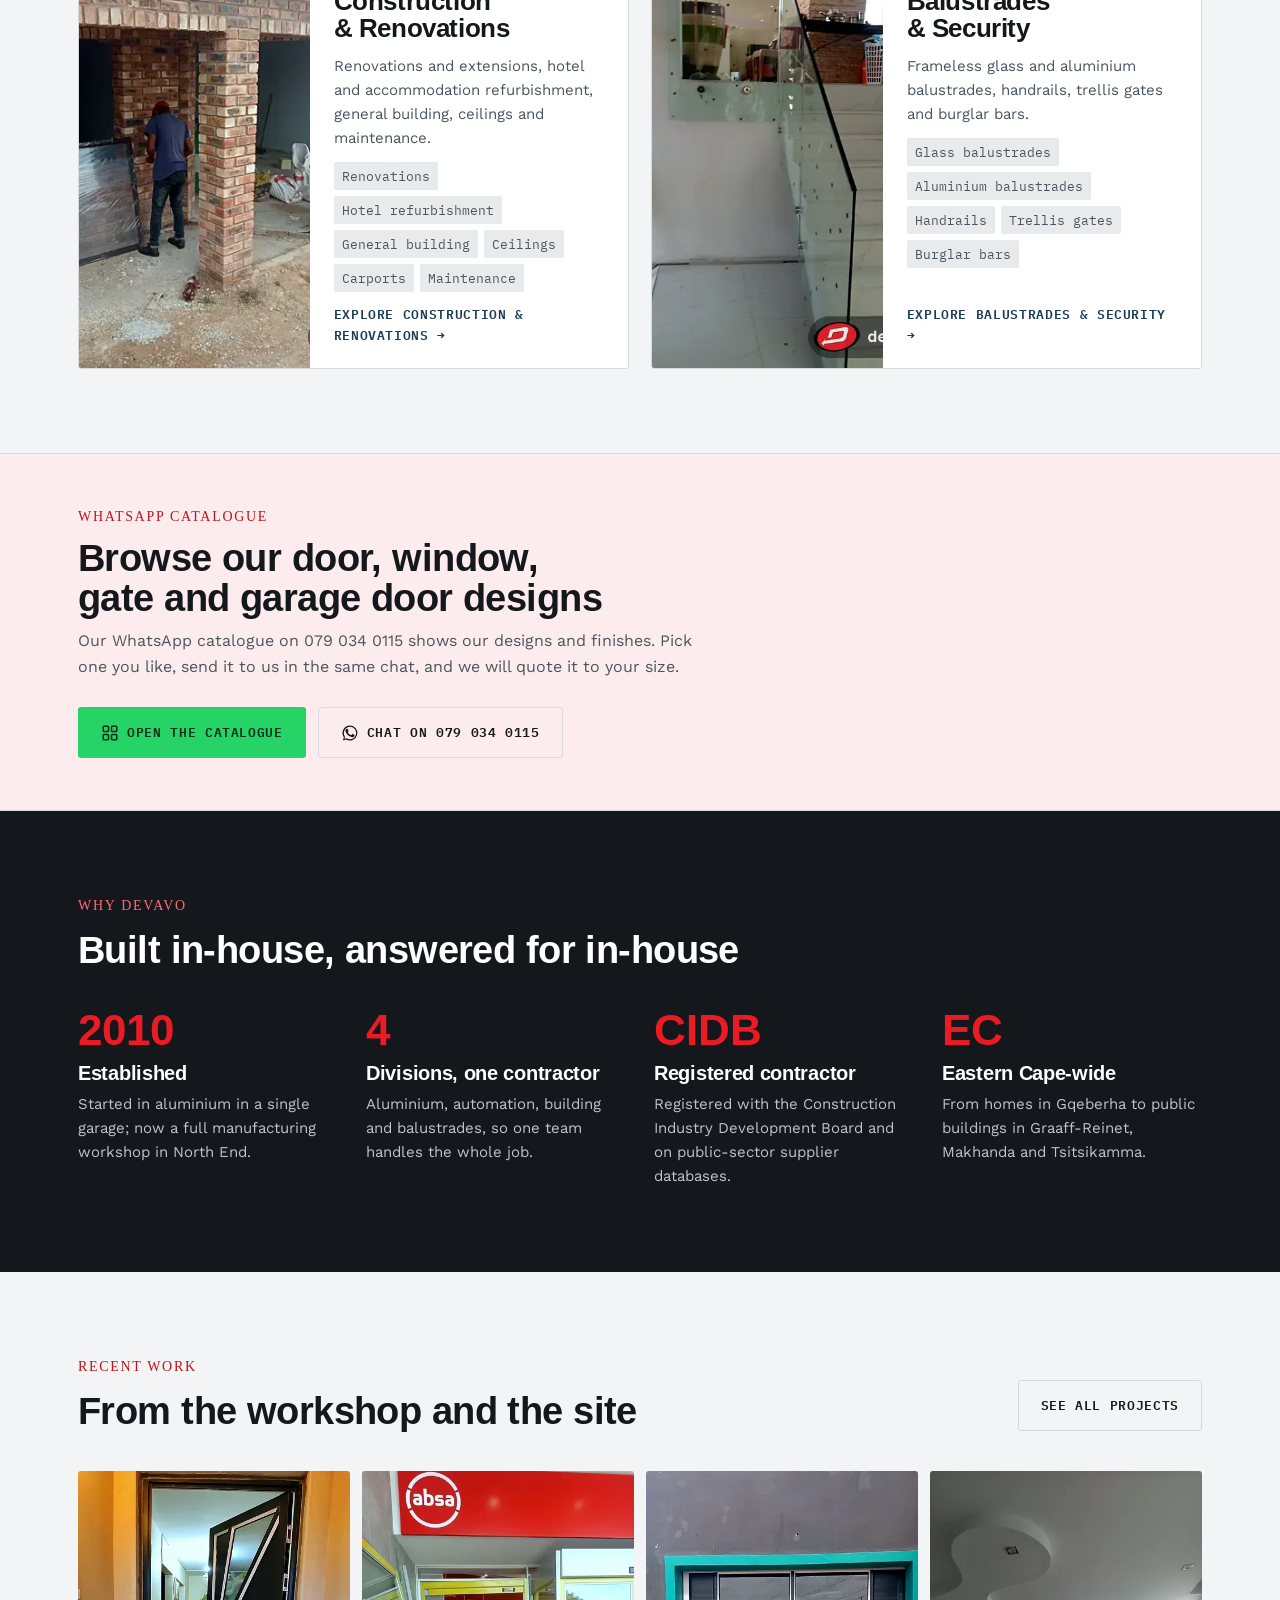
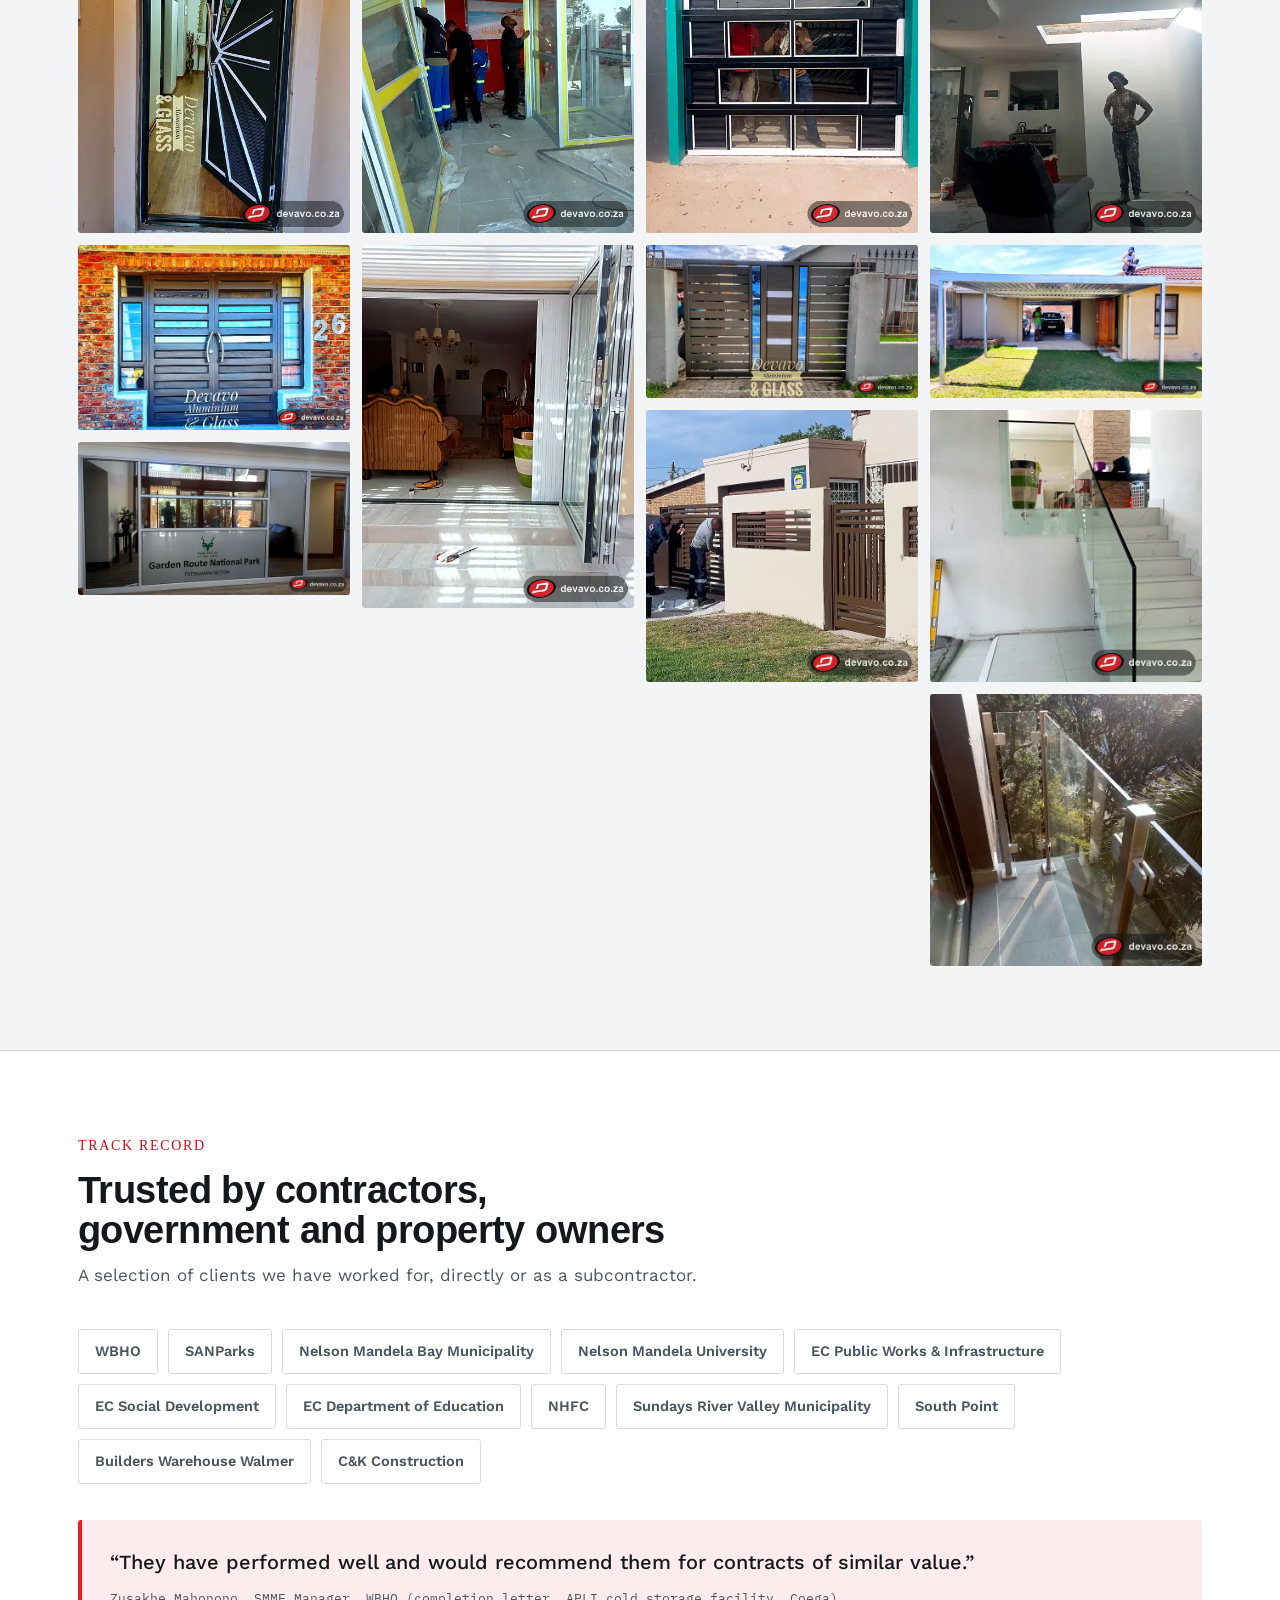
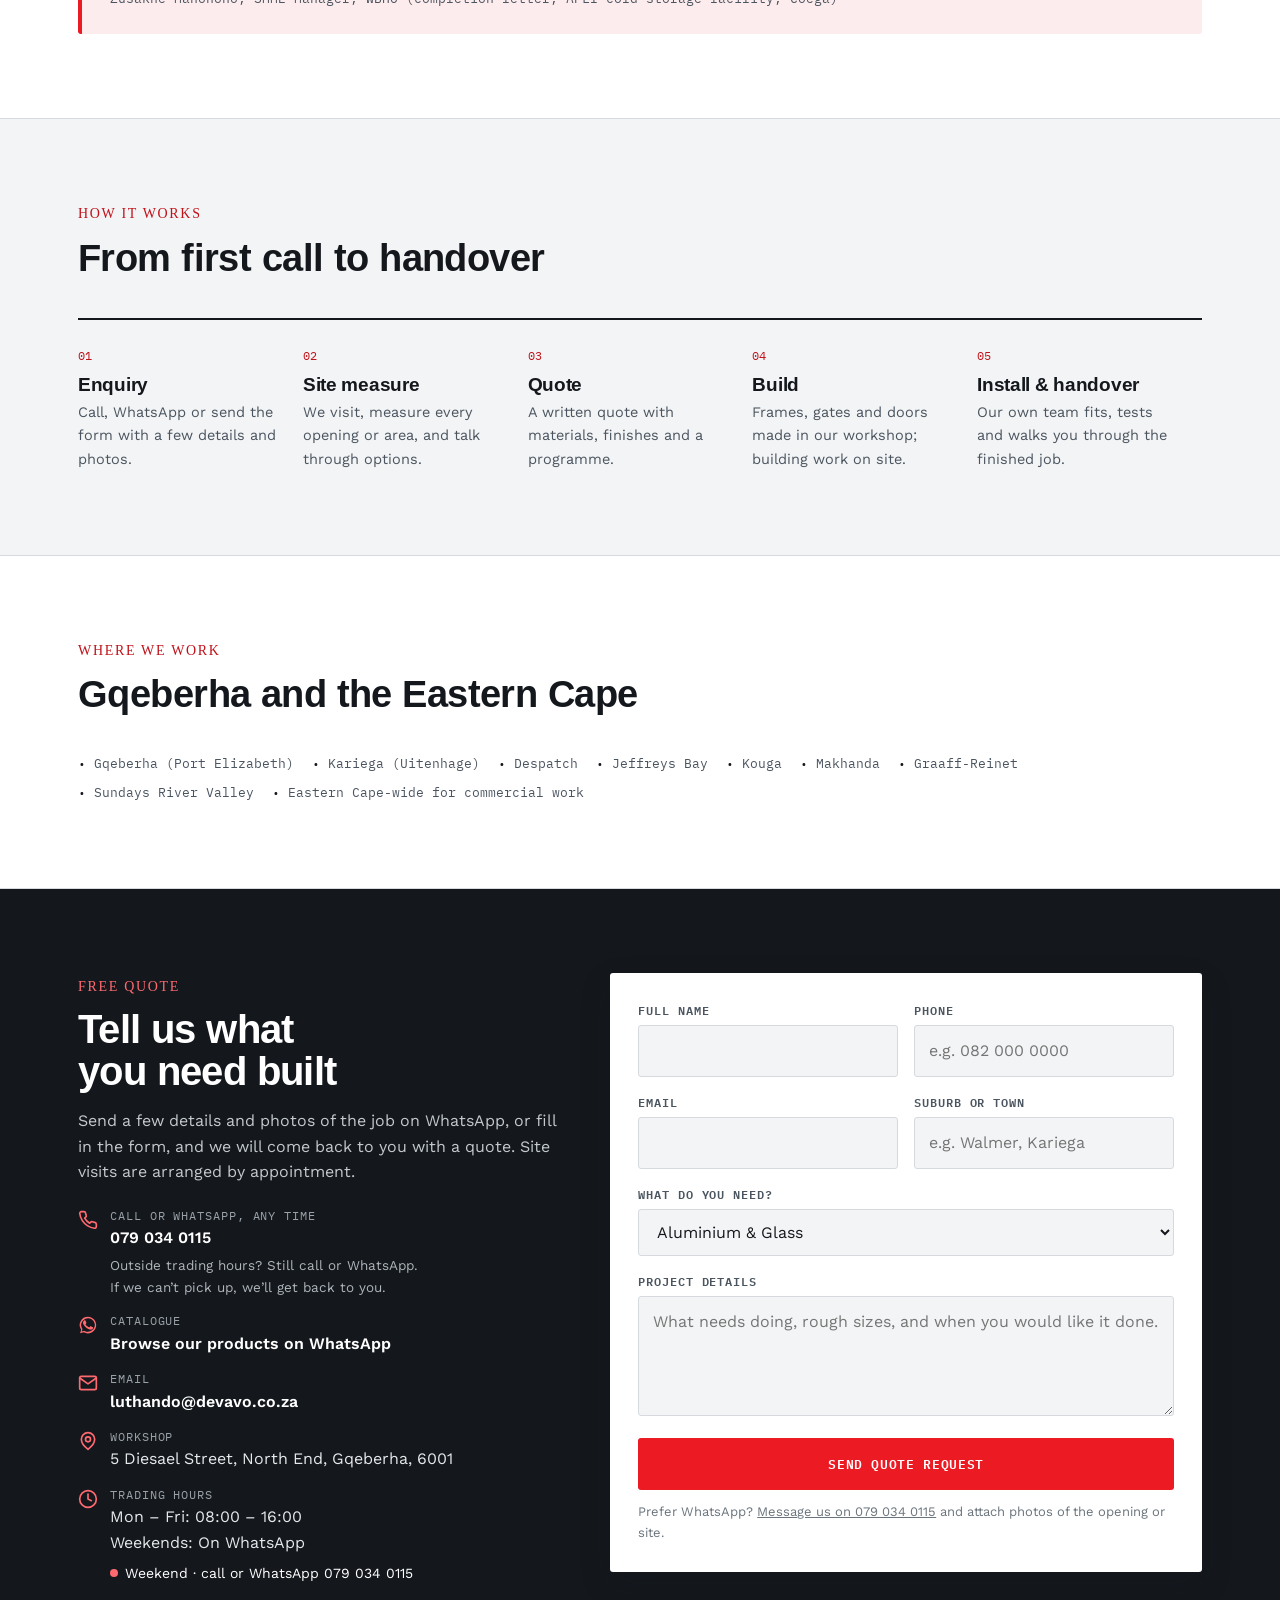
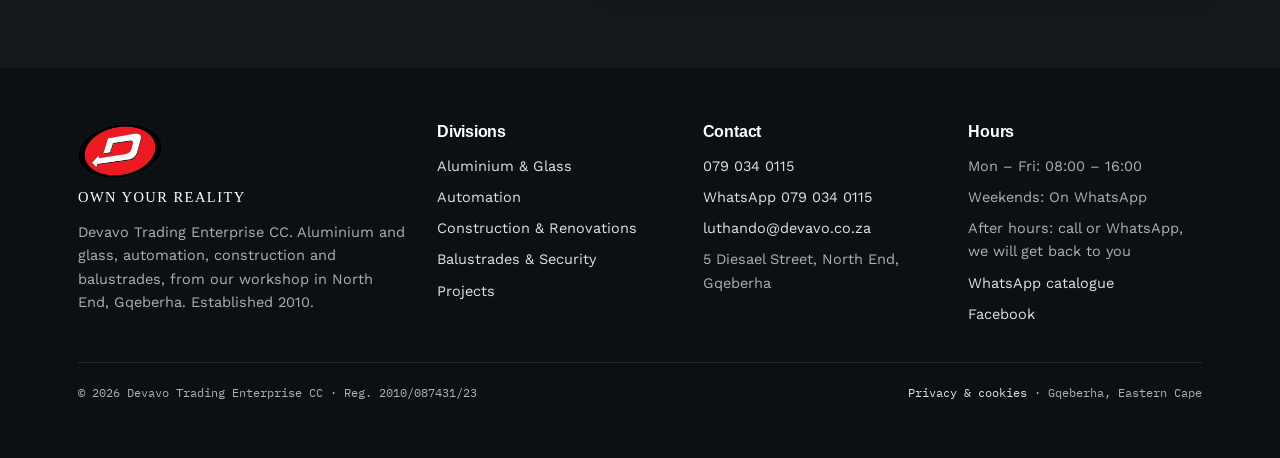
==== commit 0ecf122a: "Switch on Google Analytics (G-V5W44GBSJN) - Analytics loads only after a visitor accepts the cookie " ====
--- a/index.html
+++ b/index.html
@@ -16,8 +16,8 @@
 <link rel="preconnect" href="https://fonts.googleapis.com">
 <link rel="preconnect" href="https://fonts.gstatic.com" crossorigin>
 <link href="https://fonts.googleapis.com/css2?family=Arimo:wght@400;700&family=Tinos:wght@400;700&family=Work+Sans:wght@400;500;600;700&family=IBM+Plex+Mono:wght@500;600&display=swap" rel="stylesheet">
-<link rel="stylesheet" href="assets/site.css?v=da99be8c">
-
+<link rel="stylesheet" href="assets/site.css?v=9f7b688f">
+<script>window.DEVAVO_TRACKING={"ga4": "G-V5W44GBSJN", "pixel": ""};</script>
 <script type="application/ld+json">{"@context": "https://schema.org", "@type": "HomeAndConstructionBusiness", "name": "Devavo", "legalName": "Devavo Trading Enterprise CC", "foundingDate": "2010", "description": "Aluminium and glass, garage doors and gate automation, construction and renovations, and balustrades in Gqeberha and the Eastern Cape.", "email": "luthando@devavo.co.za", "telephone": "+27790340115", "address": {"@type": "PostalAddress", "streetAddress": "5 Diesael Street, North End", "addressLocality": "Gqeberha", "addressRegion": "Eastern Cape", "postalCode": "6001", "addressCountry": "ZA"}, "areaServed": "Eastern Cape, South Africa", "openingHoursSpecification": [{"@type": "OpeningHoursSpecification", "dayOfWeek": ["Monday", "Tuesday", "Wednesday", "Thursday", "Friday"], "opens": "08:00", "closes": "16:00"}], "sameAs": ["https://www.facebook.com/share/16CC9W", "https://wa.me/c/27790340115"], "logo": "https://devavo.co.za/images/logo/devavo-logo.png", "image": "https://devavo.co.za/images/logo/devavo-logo.png", "hasOfferCatalog": {"@type": "OfferCatalog", "name": "Services", "itemListElement": [{"@type": "OfferCatalog", "name": "Aluminium & Glass", "itemListElement": [{"@type": "Offer", "itemOffered": {"@type": "Service", "name": "Pivot & entrance doors"}}, {"@type": "Offer", "itemOffered": {"@type": "Service", "name": "Windows"}}, {"@type": "Offer", "itemOffered": {"@type": "Service", "name": "Sliding, folding & stacking doors"}}, {"@type": "Offer", "itemOffered": {"@type": "Service", "name": "Shopfronts & commercial glazing"}}, {"@type": "Offer", "itemOffered": {"@type": "Service", "name": "Enclosures & sunrooms"}}, {"@type": "Offer", "itemOffered": {"@type": "Service", "name": "Glass, mirrors & bathrooms"}}]}, {"@type": "OfferCatalog", "name": "Automation", "itemListElement": [{"@type": "Offer", "itemOffered": {"@type": "Service", "name": "Garage doors"}}, {"@type": "Offer", "itemOffered": {"@type": "Service", "name": "Garage door motors"}}, {"@type": "Offer", "itemOffered": {"@type": "Service", "name": "Driveway gates"}}, {"@type": "Offer", "itemOffered": {"@type": "Service", "name": "Gate motors & automation"}}, {"@type": "Offer", "itemOffered": {"@type": "Service", "name": "Pedestrian gates & boundary infill"}}, {"@type": "Offer", "itemOffered": {"@type": "Service", "name": "Remotes, beams & servicing"}}]}, {"@type": "OfferCatalog", "name": "Construction & Renovations", "itemListElement": [{"@type": "Offer", "itemOffered": {"@type": "Service", "name": "Renovations & extensions"}}, {"@type": "Offer", "itemOffered": {"@type": "Service", "name": "Hotel & accommodation refurbishment"}}, {"@type": "Offer", "itemOffered": {"@type": "Service", "name": "General building"}}, {"@type": "Offer", "itemOffered": {"@type": "Service", "name": "Ceilings, bulkheads & plastering"}}, {"@type": "Offer", "itemOffered": {"@type": "Service", "name": "Carports, roofing & structures"}}, {"@type": "Offer", "itemOffered": {"@type": "Service", "name": "Maintenance & remedial works"}}]}, {"@type": "OfferCatalog", "name": "Balustrades & Security", "itemListElement": [{"@type": "Offer", "itemOffered": {"@type": "Service", "name": "Frameless glass balustrades"}}, {"@type": "Offer", "itemOffered": {"@type": "Service", "name": "Aluminium & glass balustrades"}}, {"@type": "Offer", "itemOffered": {"@type": "Service", "name": "Handrails & railings"}}, {"@type": "Offer", "itemOffered": {"@type": "Service", "name": "Trellis & security gates"}}, {"@type": "Offer", "itemOffered": {"@type": "Service", "name": "Burglar bars"}}, {"@type": "Offer", "itemOffered": {"@type": "Service", "name": "Custom steel & aluminium fabrication"}}]}]}}</script>
 </head>
 <body>
@@ -157,11 +157,14 @@
   <a class="q" href="contact.html"><svg viewBox="0 0 24 24" fill="none" stroke="currentColor" stroke-width="2" stroke-linecap="round" stroke-linejoin="round" aria-hidden="true"><path d="M14 2H6a2 2 0 0 0-2 2v16a2 2 0 0 0 2 2h12a2 2 0 0 0 2-2V8z"/><path d="M14 2v6h6M8 13h8M8 17h5"/></svg>Free quote</a>
 </nav>
 <a class="wa-float" href="https://wa.me/27790340115?text=Hi%20Devavo%2C%20I%27d%20like%20a%20quote%20for%20" target="_blank" rel="noopener" aria-label="Get a quote on WhatsApp"><svg viewBox="0 0 24 24" fill="currentColor" aria-hidden="true"><path d="M17.47 14.38c-.3-.15-1.76-.87-2.03-.97-.27-.1-.47-.15-.67.15-.2.3-.77.97-.94 1.16-.17.2-.35.22-.64.07-.3-.15-1.26-.46-2.39-1.47-.88-.79-1.48-1.76-1.65-2.06-.17-.3-.02-.46.13-.6.13-.14.3-.35.45-.52.15-.17.2-.3.3-.5.1-.2.05-.37-.03-.52-.07-.15-.67-1.61-.92-2.2-.24-.58-.49-.5-.67-.51h-.57c-.2 0-.52.07-.79.37-.27.3-1.04 1.02-1.04 2.48s1.07 2.88 1.21 3.07c.15.2 2.1 3.2 5.08 4.49.71.31 1.26.49 1.7.63.71.23 1.36.2 1.87.12.57-.09 1.76-.72 2-1.41.25-.7.25-1.29.18-1.41-.08-.13-.27-.2-.57-.35z"/><path d="M12 2a10 10 0 0 0-8.2 15.7L2.5 22l4.43-1.26A10 10 0 1 0 12 2zm0 18.2a8.2 8.2 0 0 1-4.17-1.14l-.3-.18-3.01.86.83-2.94-.19-.3A8.2 8.2 0 1 1 12 20.2z"/></svg><span>Quote on WhatsApp</span></a>
-
+<div class="consent" id="consent" role="dialog" aria-live="polite" aria-label="Cookie choice" hidden>
+  <p>We use cookies to count visitors. <a href="privacy.html">Read more</a></p>
+  <div><button type="button" class="btn btn-outline" data-consent="no">Decline</button><button type="button" class="btn btn-primary" data-consent="yes">Accept</button></div>
+</div>
 <div class="lightbox" id="lightbox" role="dialog" aria-modal="true" aria-label="Photo viewer">
   <img alt=""><p class="cap"></p>
   <button class="x" aria-label="Close">×</button><button class="prev" aria-label="Previous photo">‹</button><button class="next" aria-label="Next photo">›</button>
 </div>
-<script src="assets/site.js?v=a57032a3" defer></script>
+<script src="assets/site.js?v=e0b9d8e6" defer></script>
 </body>
 </html>
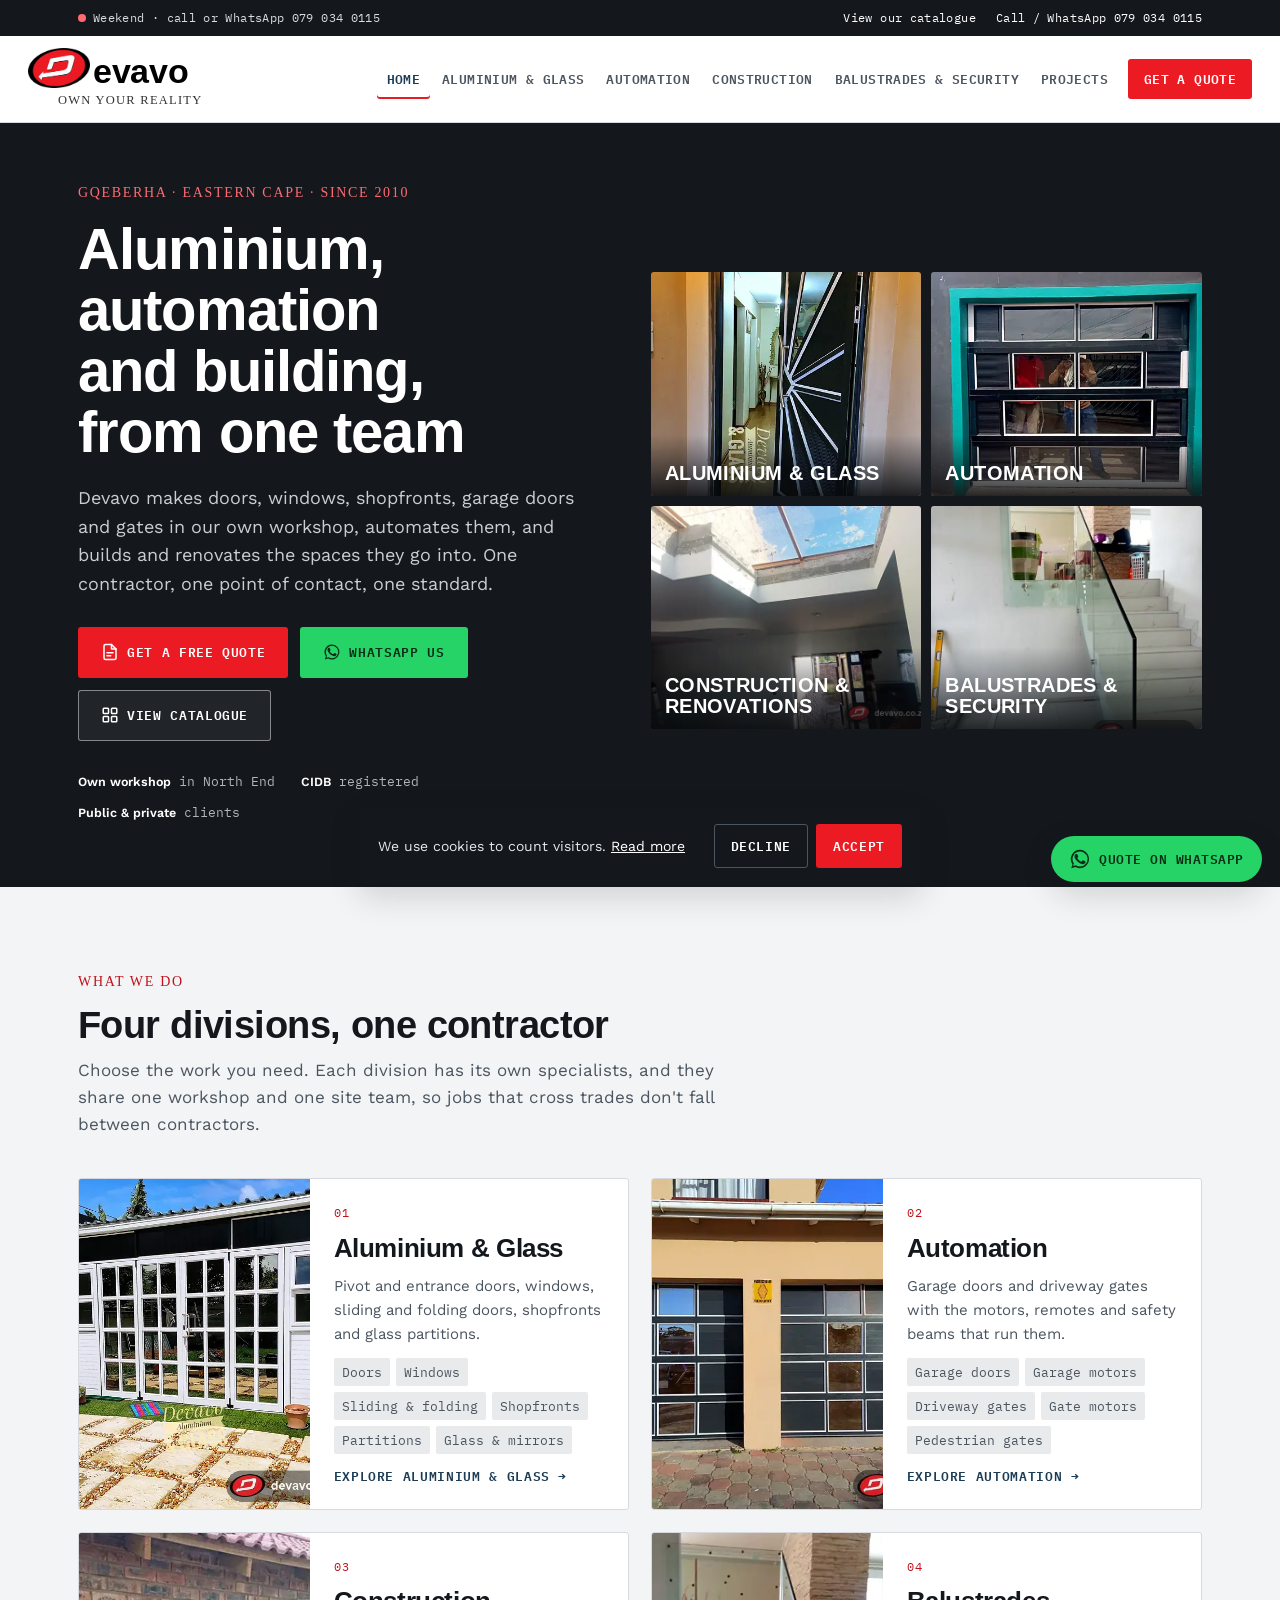
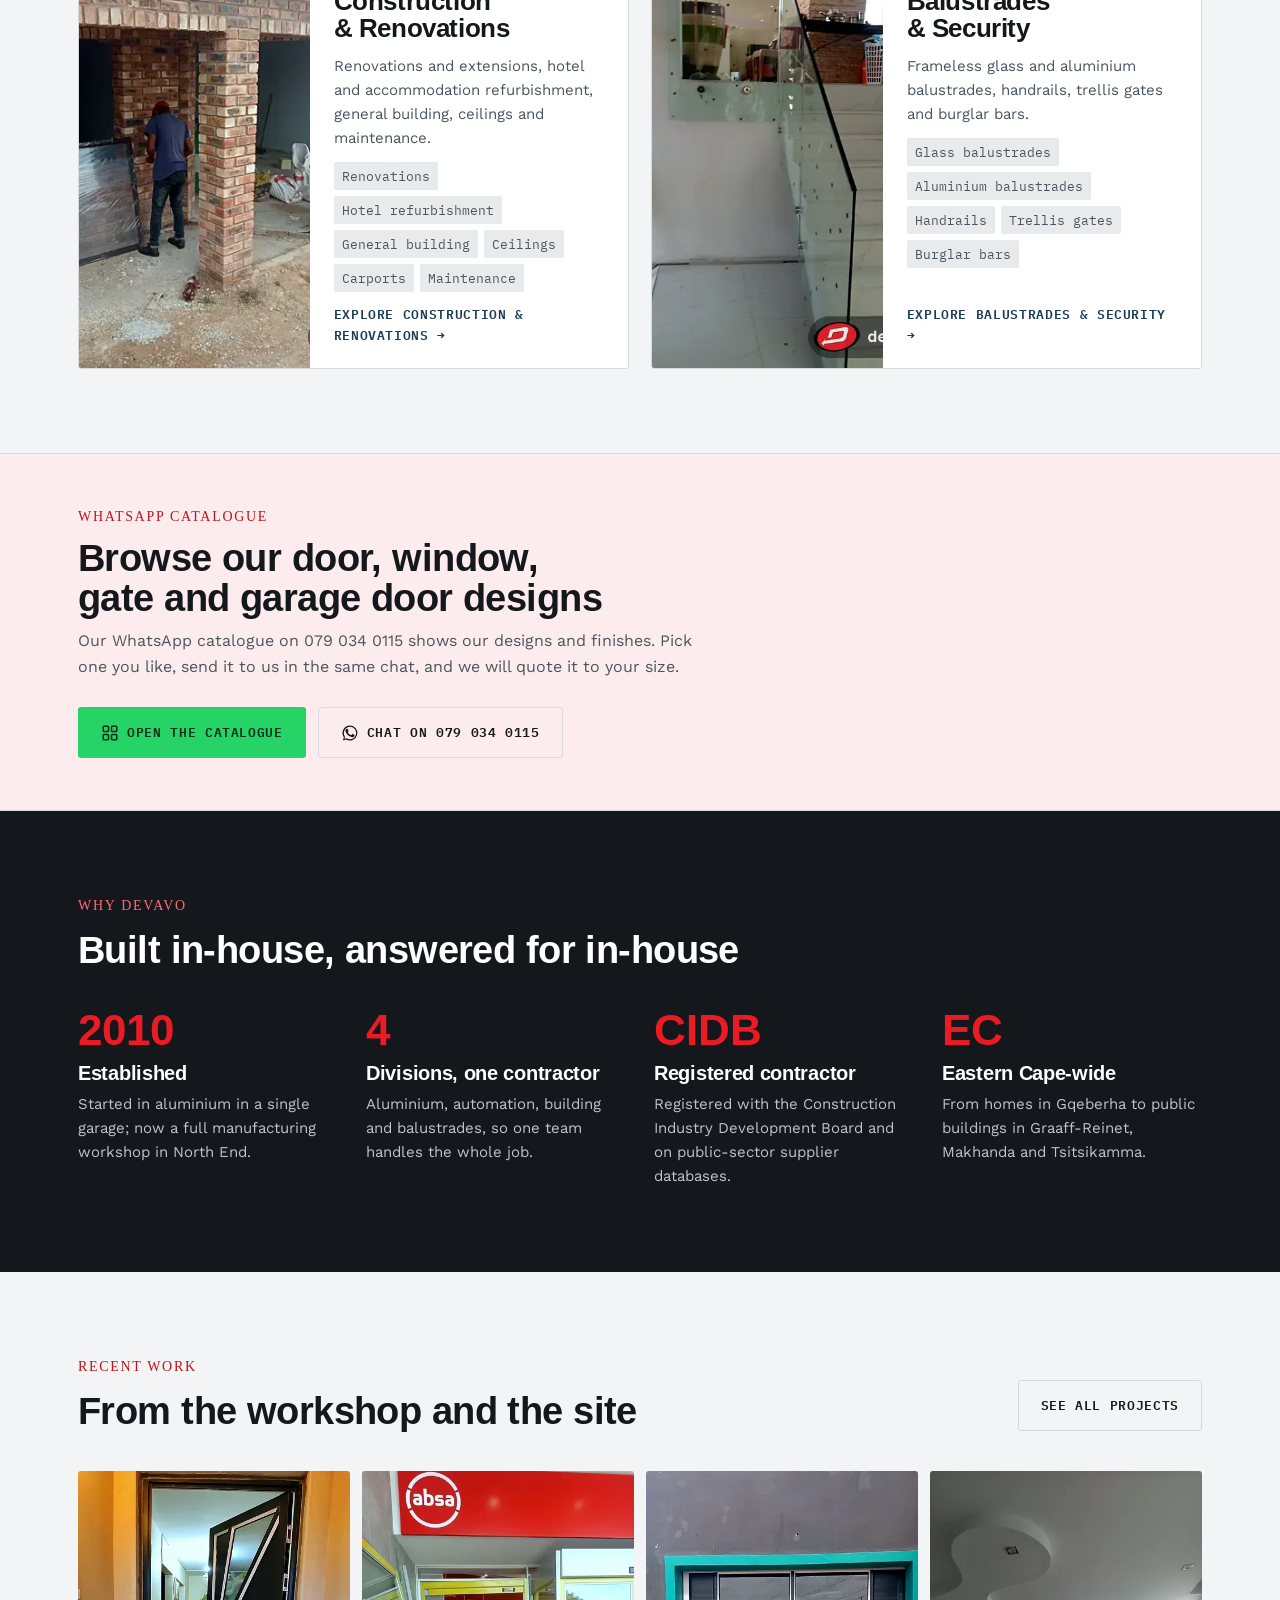
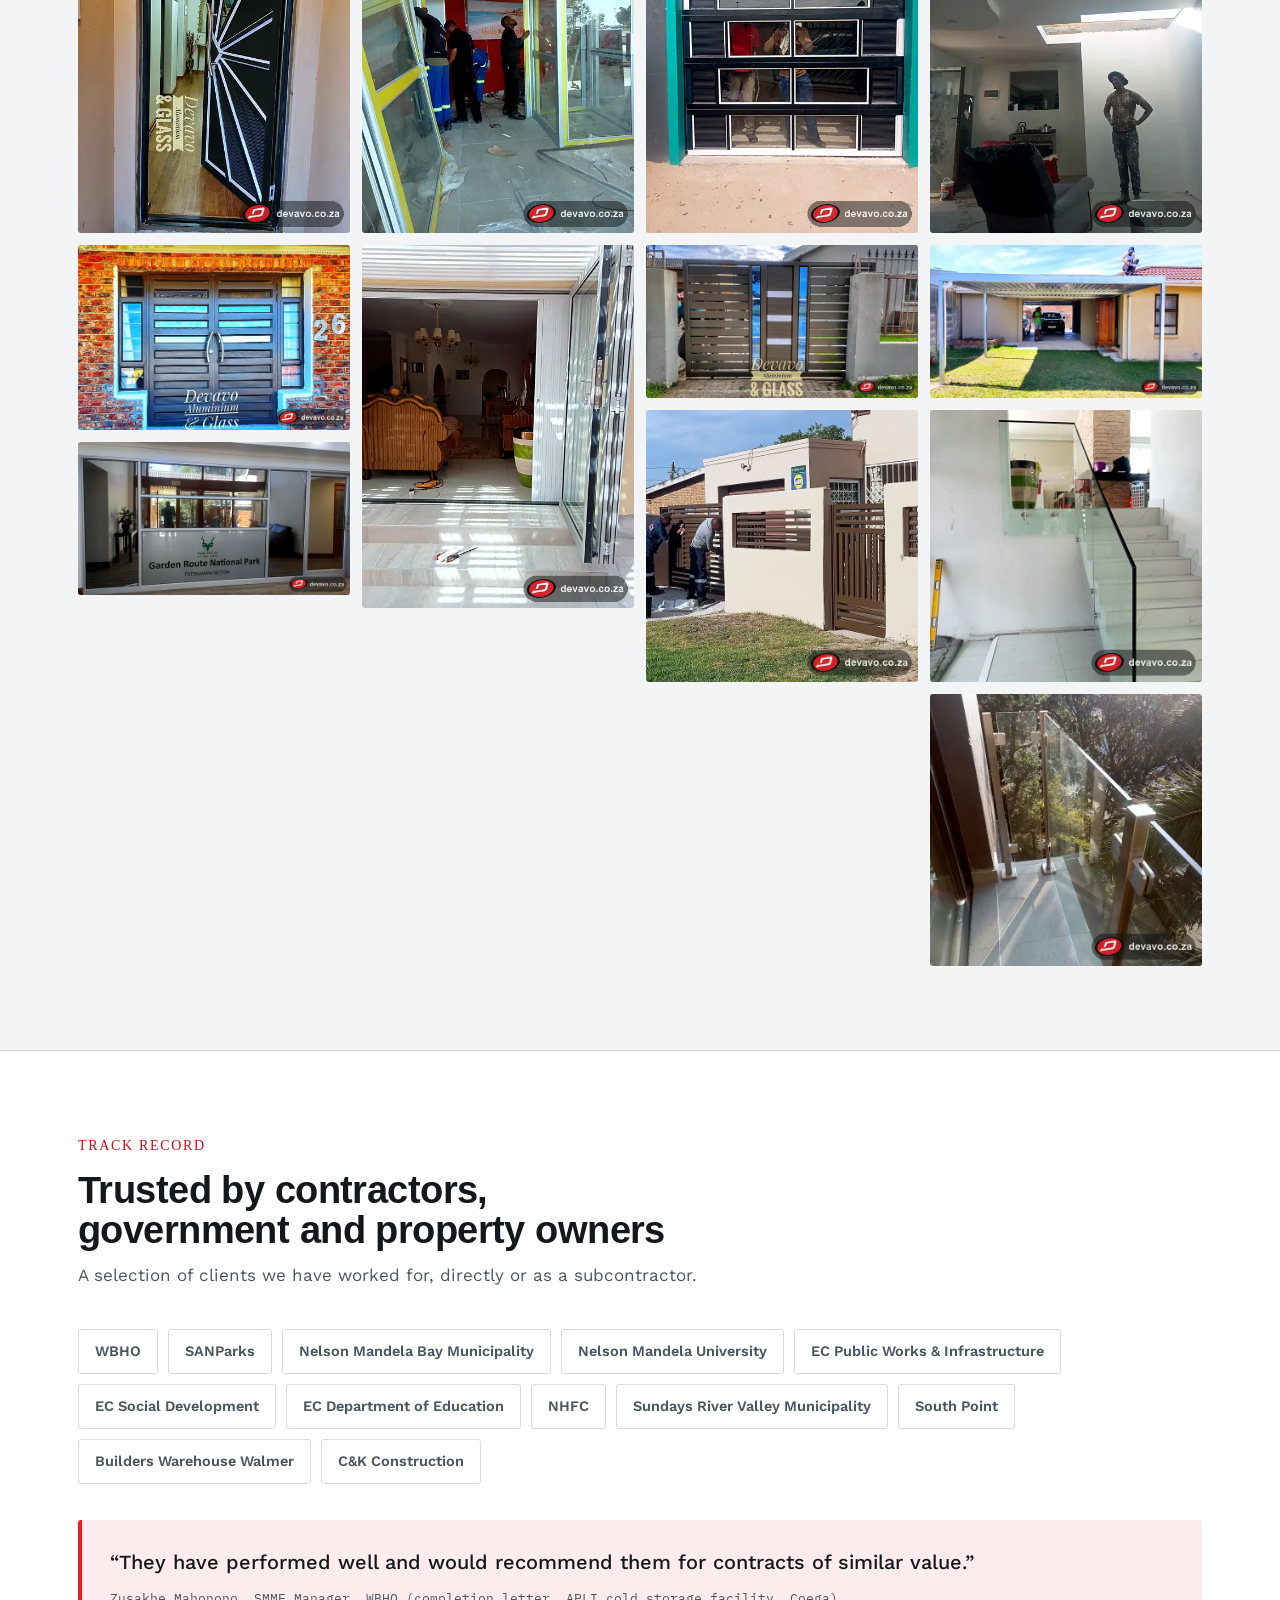
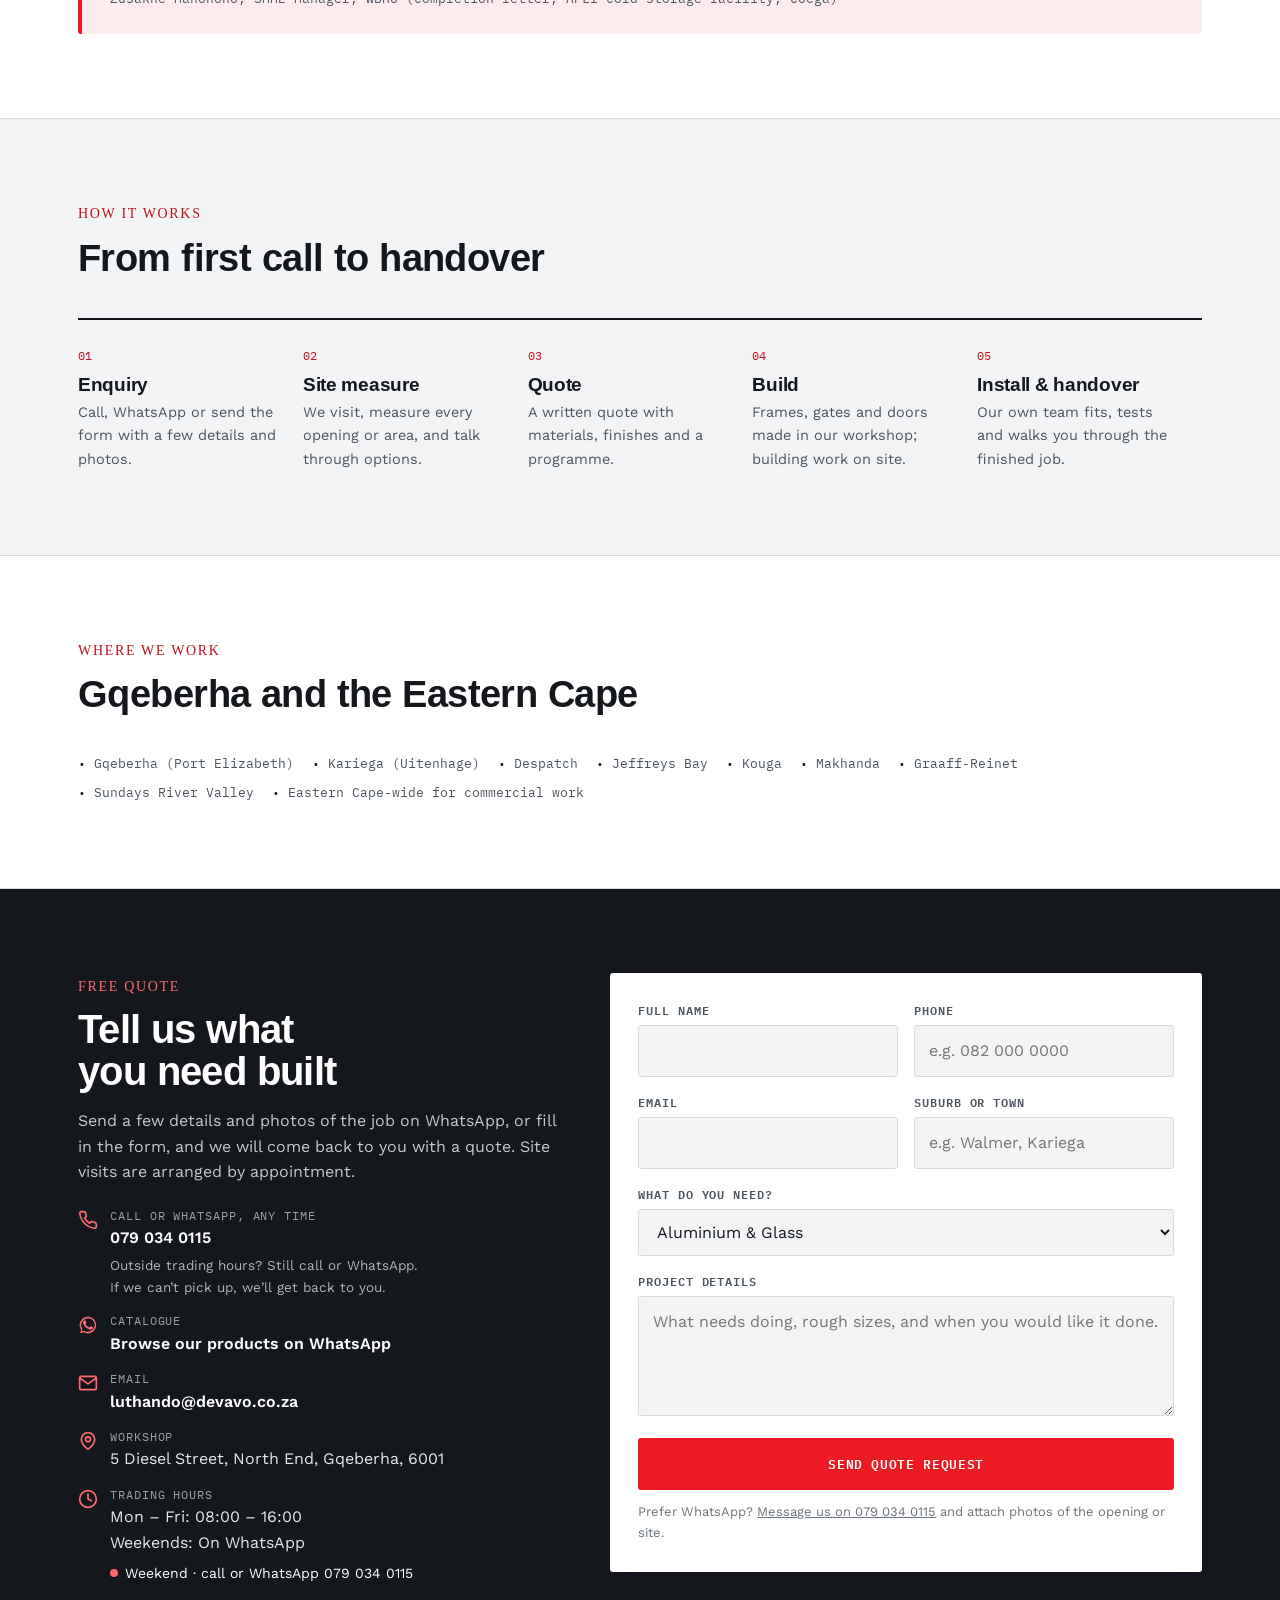
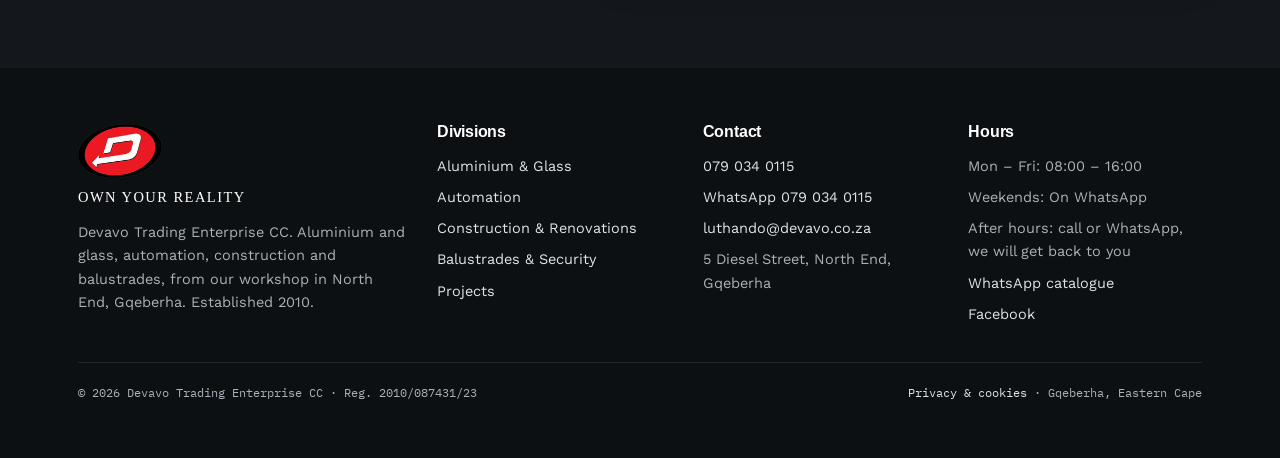
==== commit 03f7964e: "Correct workshop address to 5 Diesel Street Co-Authored-By: Claude Opus 5.5 <noreply@anthropic.com>" ====
--- a/index.html
+++ b/index.html
@@ -18,7 +18,7 @@
 <link href="https://fonts.googleapis.com/css2?family=Arimo:wght@400;700&family=Tinos:wght@400;700&family=Work+Sans:wght@400;500;600;700&family=IBM+Plex+Mono:wght@500;600&display=swap" rel="stylesheet">
 <link rel="stylesheet" href="assets/site.css?v=9f7b688f">
 <script>window.DEVAVO_TRACKING={"ga4": "G-V5W44GBSJN", "pixel": ""};</script>
-<script type="application/ld+json">{"@context": "https://schema.org", "@type": "HomeAndConstructionBusiness", "name": "Devavo", "legalName": "Devavo Trading Enterprise CC", "foundingDate": "2010", "description": "Aluminium and glass, garage doors and gate automation, construction and renovations, and balustrades in Gqeberha and the Eastern Cape.", "email": "luthando@devavo.co.za", "telephone": "+27790340115", "address": {"@type": "PostalAddress", "streetAddress": "5 Diesael Street, North End", "addressLocality": "Gqeberha", "addressRegion": "Eastern Cape", "postalCode": "6001", "addressCountry": "ZA"}, "areaServed": "Eastern Cape, South Africa", "openingHoursSpecification": [{"@type": "OpeningHoursSpecification", "dayOfWeek": ["Monday", "Tuesday", "Wednesday", "Thursday", "Friday"], "opens": "08:00", "closes": "16:00"}], "sameAs": ["https://www.facebook.com/share/16CC9W", "https://wa.me/c/27790340115"], "logo": "https://devavo.co.za/images/logo/devavo-logo.png", "image": "https://devavo.co.za/images/logo/devavo-logo.png", "hasOfferCatalog": {"@type": "OfferCatalog", "name": "Services", "itemListElement": [{"@type": "OfferCatalog", "name": "Aluminium & Glass", "itemListElement": [{"@type": "Offer", "itemOffered": {"@type": "Service", "name": "Pivot & entrance doors"}}, {"@type": "Offer", "itemOffered": {"@type": "Service", "name": "Windows"}}, {"@type": "Offer", "itemOffered": {"@type": "Service", "name": "Sliding, folding & stacking doors"}}, {"@type": "Offer", "itemOffered": {"@type": "Service", "name": "Shopfronts & commercial glazing"}}, {"@type": "Offer", "itemOffered": {"@type": "Service", "name": "Enclosures & sunrooms"}}, {"@type": "Offer", "itemOffered": {"@type": "Service", "name": "Glass, mirrors & bathrooms"}}]}, {"@type": "OfferCatalog", "name": "Automation", "itemListElement": [{"@type": "Offer", "itemOffered": {"@type": "Service", "name": "Garage doors"}}, {"@type": "Offer", "itemOffered": {"@type": "Service", "name": "Garage door motors"}}, {"@type": "Offer", "itemOffered": {"@type": "Service", "name": "Driveway gates"}}, {"@type": "Offer", "itemOffered": {"@type": "Service", "name": "Gate motors & automation"}}, {"@type": "Offer", "itemOffered": {"@type": "Service", "name": "Pedestrian gates & boundary infill"}}, {"@type": "Offer", "itemOffered": {"@type": "Service", "name": "Remotes, beams & servicing"}}]}, {"@type": "OfferCatalog", "name": "Construction & Renovations", "itemListElement": [{"@type": "Offer", "itemOffered": {"@type": "Service", "name": "Renovations & extensions"}}, {"@type": "Offer", "itemOffered": {"@type": "Service", "name": "Hotel & accommodation refurbishment"}}, {"@type": "Offer", "itemOffered": {"@type": "Service", "name": "General building"}}, {"@type": "Offer", "itemOffered": {"@type": "Service", "name": "Ceilings, bulkheads & plastering"}}, {"@type": "Offer", "itemOffered": {"@type": "Service", "name": "Carports, roofing & structures"}}, {"@type": "Offer", "itemOffered": {"@type": "Service", "name": "Maintenance & remedial works"}}]}, {"@type": "OfferCatalog", "name": "Balustrades & Security", "itemListElement": [{"@type": "Offer", "itemOffered": {"@type": "Service", "name": "Frameless glass balustrades"}}, {"@type": "Offer", "itemOffered": {"@type": "Service", "name": "Aluminium & glass balustrades"}}, {"@type": "Offer", "itemOffered": {"@type": "Service", "name": "Handrails & railings"}}, {"@type": "Offer", "itemOffered": {"@type": "Service", "name": "Trellis & security gates"}}, {"@type": "Offer", "itemOffered": {"@type": "Service", "name": "Burglar bars"}}, {"@type": "Offer", "itemOffered": {"@type": "Service", "name": "Custom steel & aluminium fabrication"}}]}]}}</script>
+<script type="application/ld+json">{"@context": "https://schema.org", "@type": "HomeAndConstructionBusiness", "name": "Devavo", "legalName": "Devavo Trading Enterprise CC", "foundingDate": "2010", "description": "Aluminium and glass, garage doors and gate automation, construction and renovations, and balustrades in Gqeberha and the Eastern Cape.", "email": "luthando@devavo.co.za", "telephone": "+27790340115", "address": {"@type": "PostalAddress", "streetAddress": "5 Diesel Street, North End", "addressLocality": "Gqeberha", "addressRegion": "Eastern Cape", "postalCode": "6001", "addressCountry": "ZA"}, "areaServed": "Eastern Cape, South Africa", "openingHoursSpecification": [{"@type": "OpeningHoursSpecification", "dayOfWeek": ["Monday", "Tuesday", "Wednesday", "Thursday", "Friday"], "opens": "08:00", "closes": "16:00"}], "sameAs": ["https://www.facebook.com/share/16CC9W", "https://wa.me/c/27790340115"], "logo": "https://devavo.co.za/images/logo/devavo-logo.png", "image": "https://devavo.co.za/images/logo/devavo-logo.png", "hasOfferCatalog": {"@type": "OfferCatalog", "name": "Services", "itemListElement": [{"@type": "OfferCatalog", "name": "Aluminium & Glass", "itemListElement": [{"@type": "Offer", "itemOffered": {"@type": "Service", "name": "Pivot & entrance doors"}}, {"@type": "Offer", "itemOffered": {"@type": "Service", "name": "Windows"}}, {"@type": "Offer", "itemOffered": {"@type": "Service", "name": "Sliding, folding & stacking doors"}}, {"@type": "Offer", "itemOffered": {"@type": "Service", "name": "Shopfronts & commercial glazing"}}, {"@type": "Offer", "itemOffered": {"@type": "Service", "name": "Enclosures & sunrooms"}}, {"@type": "Offer", "itemOffered": {"@type": "Service", "name": "Glass, mirrors & bathrooms"}}]}, {"@type": "OfferCatalog", "name": "Automation", "itemListElement": [{"@type": "Offer", "itemOffered": {"@type": "Service", "name": "Garage doors"}}, {"@type": "Offer", "itemOffered": {"@type": "Service", "name": "Garage door motors"}}, {"@type": "Offer", "itemOffered": {"@type": "Service", "name": "Driveway gates"}}, {"@type": "Offer", "itemOffered": {"@type": "Service", "name": "Gate motors & automation"}}, {"@type": "Offer", "itemOffered": {"@type": "Service", "name": "Pedestrian gates & boundary infill"}}, {"@type": "Offer", "itemOffered": {"@type": "Service", "name": "Remotes, beams & servicing"}}]}, {"@type": "OfferCatalog", "name": "Construction & Renovations", "itemListElement": [{"@type": "Offer", "itemOffered": {"@type": "Service", "name": "Renovations & extensions"}}, {"@type": "Offer", "itemOffered": {"@type": "Service", "name": "Hotel & accommodation refurbishment"}}, {"@type": "Offer", "itemOffered": {"@type": "Service", "name": "General building"}}, {"@type": "Offer", "itemOffered": {"@type": "Service", "name": "Ceilings, bulkheads & plastering"}}, {"@type": "Offer", "itemOffered": {"@type": "Service", "name": "Carports, roofing & structures"}}, {"@type": "Offer", "itemOffered": {"@type": "Service", "name": "Maintenance & remedial works"}}]}, {"@type": "OfferCatalog", "name": "Balustrades & Security", "itemListElement": [{"@type": "Offer", "itemOffered": {"@type": "Service", "name": "Frameless glass balustrades"}}, {"@type": "Offer", "itemOffered": {"@type": "Service", "name": "Aluminium & glass balustrades"}}, {"@type": "Offer", "itemOffered": {"@type": "Service", "name": "Handrails & railings"}}, {"@type": "Offer", "itemOffered": {"@type": "Service", "name": "Trellis & security gates"}}, {"@type": "Offer", "itemOffered": {"@type": "Service", "name": "Burglar bars"}}, {"@type": "Offer", "itemOffered": {"@type": "Service", "name": "Custom steel & aluminium fabrication"}}]}]}}</script>
 </head>
 <body>
 <a class="skip" href="#main">Skip to content</a>
@@ -112,7 +112,7 @@
       <li><svg viewBox="0 0 24 24" fill="none" stroke="currentColor" stroke-width="2" stroke-linecap="round" stroke-linejoin="round" aria-hidden="true"><path d="M22 16.9v3a2 2 0 0 1-2.2 2 19.8 19.8 0 0 1-8.6-3.1 19.5 19.5 0 0 1-6-6A19.8 19.8 0 0 1 2.1 4.2 2 2 0 0 1 4.1 2h3a2 2 0 0 1 2 1.7c.1.9.4 1.8.7 2.7a2 2 0 0 1-.5 2.1L8 9.8a16 16 0 0 0 6 6l1.3-1.3a2 2 0 0 1 2.1-.4c.9.3 1.8.6 2.7.7a2 2 0 0 1 1.7 2z"/></svg><div><small>Call or WhatsApp, any time</small><a href="tel:+27790340115">079 034 0115</a><span class="after-hours">Outside trading hours? Still call or WhatsApp. If we can’t pick up, we’ll get back to you.</span></div></li>
       <li><svg viewBox="0 0 24 24" fill="currentColor" aria-hidden="true"><path d="M17.47 14.38c-.3-.15-1.76-.87-2.03-.97-.27-.1-.47-.15-.67.15-.2.3-.77.97-.94 1.16-.17.2-.35.22-.64.07-.3-.15-1.26-.46-2.39-1.47-.88-.79-1.48-1.76-1.65-2.06-.17-.3-.02-.46.13-.6.13-.14.3-.35.45-.52.15-.17.2-.3.3-.5.1-.2.05-.37-.03-.52-.07-.15-.67-1.61-.92-2.2-.24-.58-.49-.5-.67-.51h-.57c-.2 0-.52.07-.79.37-.27.3-1.04 1.02-1.04 2.48s1.07 2.88 1.21 3.07c.15.2 2.1 3.2 5.08 4.49.71.31 1.26.49 1.7.63.71.23 1.36.2 1.87.12.57-.09 1.76-.72 2-1.41.25-.7.25-1.29.18-1.41-.08-.13-.27-.2-.57-.35z"/><path d="M12 2a10 10 0 0 0-8.2 15.7L2.5 22l4.43-1.26A10 10 0 1 0 12 2zm0 18.2a8.2 8.2 0 0 1-4.17-1.14l-.3-.18-3.01.86.83-2.94-.19-.3A8.2 8.2 0 1 1 12 20.2z"/></svg><div><small>Catalogue</small><a href="https://wa.me/c/27790340115" target="_blank" rel="noopener">Browse our products on WhatsApp</a></div></li>
       <li><svg viewBox="0 0 24 24" fill="none" stroke="currentColor" stroke-width="2" stroke-linecap="round" stroke-linejoin="round" aria-hidden="true"><rect x="2" y="4" width="20" height="16" rx="2"/><path d="m22 6-10 7L2 6"/></svg><div><small>Email</small><a href="mailto:luthando@devavo.co.za">luthando@devavo.co.za</a></div></li>
-      <li><svg viewBox="0 0 24 24" fill="none" stroke="currentColor" stroke-width="2" stroke-linecap="round" stroke-linejoin="round" aria-hidden="true"><path d="M20 10c0 6-8 12-8 12s-8-6-8-12a8 8 0 0 1 16 0z"/><circle cx="12" cy="10" r="3"/></svg><div><small>Workshop</small>5 Diesael Street, North End, Gqeberha, 6001</div></li>
+      <li><svg viewBox="0 0 24 24" fill="none" stroke="currentColor" stroke-width="2" stroke-linecap="round" stroke-linejoin="round" aria-hidden="true"><path d="M20 10c0 6-8 12-8 12s-8-6-8-12a8 8 0 0 1 16 0z"/><circle cx="12" cy="10" r="3"/></svg><div><small>Workshop</small>5 Diesel Street, North End, Gqeberha, 6001</div></li>
       <li><svg viewBox="0 0 24 24" fill="none" stroke="currentColor" stroke-width="2" stroke-linecap="round" stroke-linejoin="round" aria-hidden="true"><circle cx="12" cy="12" r="10"/><path d="M12 6v6l4 2"/></svg><div><small>Trading hours</small>Mon – Fri: 08:00 – 16:00<br>Weekends: On WhatsApp<span class="open-status on-dark" data-open-status><i></i><span></span></span></div></li>
     </ul>
   </div>
@@ -145,7 +145,7 @@
     <div><img class="footer-logo" src="images/logo/devavo-logo-160.png" alt="Devavo" width="160" height="103" loading="lazy"><p class="footer-tag">Own your reality</p><p>Devavo Trading Enterprise CC. Aluminium and glass, automation, construction and balustrades, from our workshop in North End, Gqeberha. Established 2010.</p></div>
     <div><h4>Divisions</h4><ul><li><a href="aluminium-glass.html">Aluminium &amp; Glass</a></li><li><a href="automation.html">Automation</a></li><li><a href="construction.html">Construction &amp; Renovations</a></li><li><a href="balustrades-security.html">Balustrades &amp; Security</a></li><li><a href="projects.html">Projects</a></li></ul></div>
     <div><h4>Contact</h4><ul><li><a href="tel:+27790340115">079 034 0115</a></li><li><a href="https://wa.me/27790340115?text=Hi%20Devavo%2C%20I%27d%20like%20a%20quote%20for%20" target="_blank" rel="noopener">WhatsApp 079 034 0115</a></li>
-      <li><a href="mailto:luthando@devavo.co.za">luthando@devavo.co.za</a></li><li>5 Diesael Street, North End, Gqeberha</li></ul></div>
+      <li><a href="mailto:luthando@devavo.co.za">luthando@devavo.co.za</a></li><li>5 Diesel Street, North End, Gqeberha</li></ul></div>
     <div><h4>Hours</h4><ul><li>Mon – Fri: 08:00 – 16:00</li><li>Weekends: On WhatsApp</li><li>After hours: call or WhatsApp, we will get back to you</li><li><a href="https://wa.me/c/27790340115" target="_blank" rel="noopener">WhatsApp catalogue</a></li>
       <li><a href="https://www.facebook.com/share/16CC9W" target="_blank" rel="noopener">Facebook</a></li></ul></div>
   </div>
